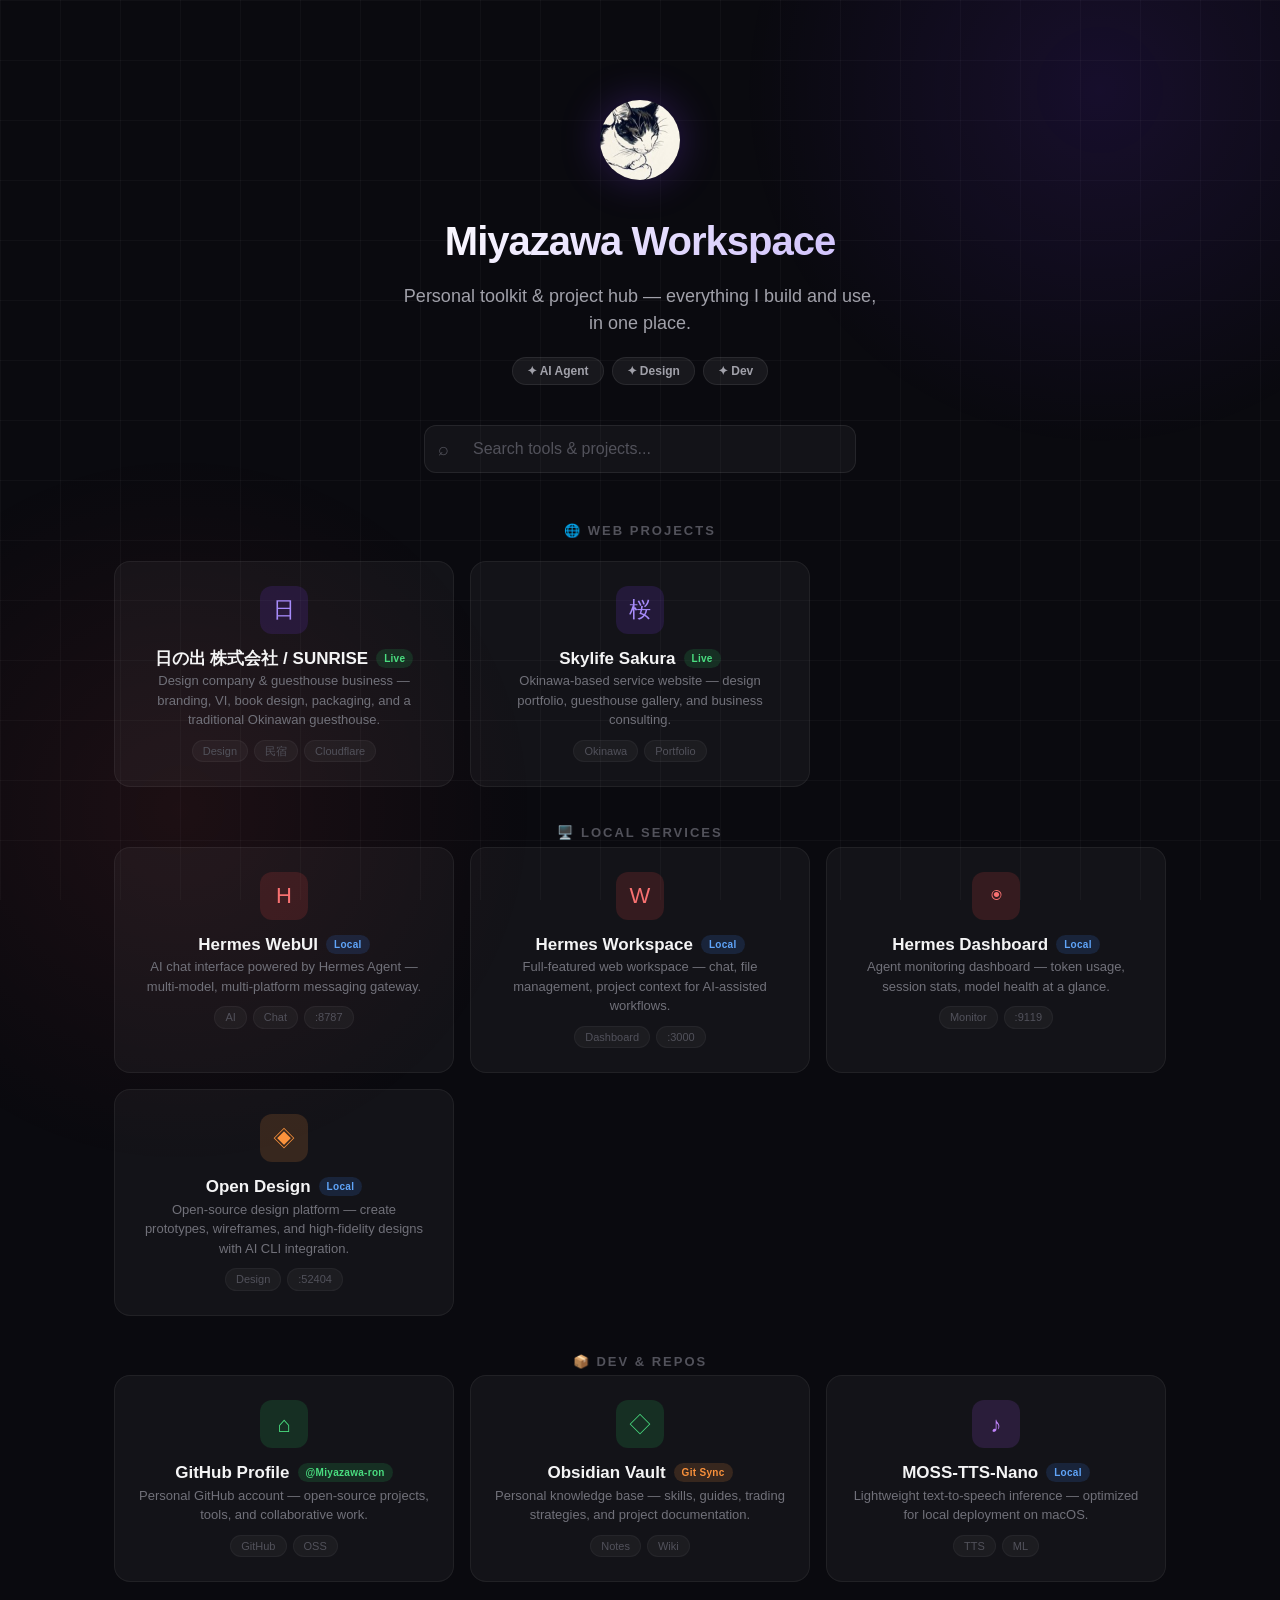
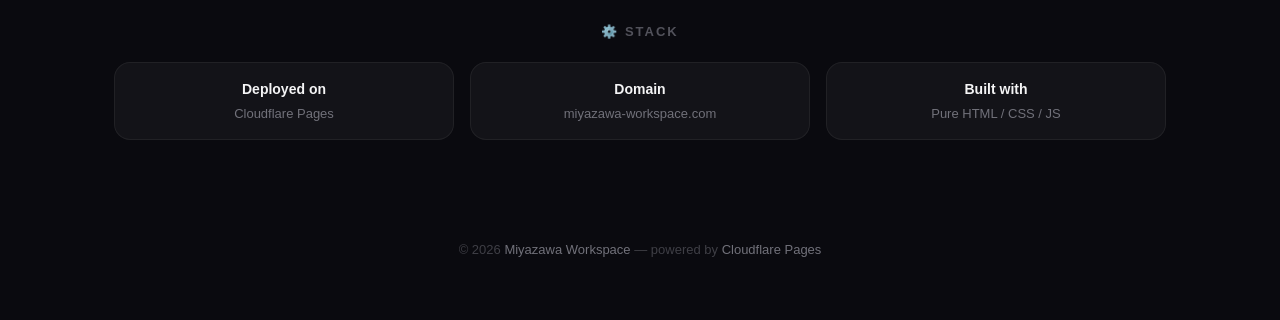
==== index.html @ 2da3455b "Center all section titles, card content, and grid layout" ====
<!DOCTYPE html>
<html lang="ja">
<head>
<meta charset="UTF-8">
<meta name="viewport" content="width=device-width,initial-scale=1">
<title>Miyazawa Workspace</title>
<style>
  /* ── Reset & Base ── */
  *,*::before,*::after{box-sizing:border-box;margin:0;padding:0}
  html{scroll-behavior:smooth;font-size:16px}
  body{
    font-family:-apple-system,'Segoe UI','Helvetica Neue',Arial,'Hiragino Sans','Hiragino Kaku Gothic ProN','Noto Sans CJK JP',sans-serif;
    background:#0a0a0f;
    color:#e4e4e7;
    min-height:100vh;
    line-height:1.5
  }
  a{text-decoration:none;color:inherit}
  img{display:block;max-width:100%}

  /* ── Background Effects ── */
  .bg-grid{
    position:fixed;inset:0;
    background-image:
      linear-gradient(rgba(255,255,255,.03) 1px,transparent 1px),
      linear-gradient(90deg,rgba(255,255,255,.03) 1px,transparent 1px);
    background-size:60px 60px;
    pointer-events:none;z-index:0
  }
  .bg-glow{
    position:fixed;top:-30vh;right:-20vh;width:80vh;height:80vh;
    background:radial-gradient(circle,rgba(120,50,255,.12),transparent 70%);
    pointer-events:none;z-index:0
  }
  .bg-glow-2{
    position:fixed;bottom:-30vh;left:-20vh;width:80vh;height:80vh;
    background:radial-gradient(circle,rgba(255,80,80,.08),transparent 70%);
    pointer-events:none;z-index:0
  }

  /* ── Header / Logo ── */
  header{
    position:relative;z-index:1;
    padding:100px 24px 40px;text-align:center
  }
  .logo-link{
    display:inline-block;margin:0 auto 24px;
    text-decoration:none
  }
  .logo-img{
    width:80px;height:80px;border-radius:50%;object-fit:cover;
    display:block;margin:0 auto;
    box-shadow:0 0 40px rgba(124,58,237,.3);
    transition:transform .3s ease,box-shadow .3s ease
  }
  .logo-img:hover{
    transform:scale(1.05);
    box-shadow:0 0 60px rgba(124,58,237,.5)
  }
  header h1{
    font-size:40px;font-weight:800;letter-spacing:-1px;
    background:linear-gradient(135deg,#fff 30%,#a78bfa);
    -webkit-background-clip:text;-webkit-text-fill-color:transparent;
    background-clip:text
  }
  header p{
    margin-top:12px;font-size:18px;color:#a1a1aa;
    max-width:480px;margin-left:auto;margin-right:auto
  }
  .header-badges{
    margin-top:20px;display:flex;gap:8px;justify-content:center;flex-wrap:wrap
  }
  .badge{
    padding:4px 14px;border-radius:999px;font-size:12px;font-weight:600;
    background:rgba(255,255,255,.06);border:1px solid rgba(255,255,255,.08);
    color:#a1a1aa
  }

  /* ── Search Bar ── */
  .search-wrap{
    position:relative;z-index:1;
    max-width:480px;margin:0 auto 48px;padding:0 24px
  }
  .search-wrap input{
    width:100%;padding:14px 20px 14px 48px;
    border-radius:12px;border:1px solid rgba(255,255,255,.08);
    background:rgba(255,255,255,.04);
    color:#e4e4e7;font-size:16px;outline:none;
    transition:all .25s
  }
  .search-wrap input::placeholder{color:#52525b}
  .search-wrap input:focus{
    border-color:rgba(124,58,237,.4);
    background:rgba(255,255,255,.06);
    box-shadow:0 0 20px rgba(124,58,237,.1)
  }
  .search-icon{
    position:absolute;left:38px;top:50%;transform:translateY(-50%);
    color:#52525b;font-size:18px;pointer-events:none
  }

  /* ── Section Title ── */
  .section-title{
    position:relative;z-index:1;
    max-width:1100px;margin:0 auto 20px;padding:0 32px;
    font-size:13px;font-weight:700;letter-spacing:2px;
    text-transform:uppercase;color:#52525b;
    text-align:center;width:100%;display:block
  }

  /* ── Card Grid ── */
  .tool-grid{
    position:relative;z-index:1;
    max-width:1100px;margin:0 auto 60px;padding:0 24px;
    display:grid;
    grid-template-columns:repeat(auto-fit,minmax(300px,1fr));
    gap:16px;
    justify-content:center
  }

  .tool-card{
    background:rgba(255,255,255,.04);
    border:1px solid rgba(255,255,255,.06);
    border-radius:16px;padding:24px;
    transition:all .3s cubic-bezier(.4,0,.2,1);
    cursor:pointer;position:relative;overflow:hidden;
    text-align:center
  }
  .tool-card::before{
    content:'';position:absolute;inset:0;
    background:linear-gradient(135deg,rgba(124,58,237,.05),transparent 60%);
    opacity:0;transition:opacity .3s
  }
  .tool-card:hover{
    background:rgba(255,255,255,.07);
    border-color:rgba(255,255,255,.1);
    transform:translateY(-3px);
    box-shadow:0 12px 40px rgba(0,0,0,.3)
  }
  .tool-card:hover::before{opacity:1}
  .tool-card:active{transform:translateY(-1px)}

  .card-top{
    display:flex;flex-direction:column;align-items:center;gap:12px;position:relative;z-index:1
  }
  .card-icon{
    width:48px;height:48px;border-radius:12px;
    display:flex;align-items:center;justify-content:center;
    font-size:22px;flex-shrink:0;
    background:rgba(255,255,255,.06)
  }
  .card-icon.local{background:rgba(59,130,246,.15);color:#60a5fa}
  .card-icon.web{background:rgba(124,58,237,.15);color:#a78bfa}
  .card-icon.git{background:rgba(34,197,94,.15);color:#4ade80}
  .card-icon.ai{background:rgba(239,68,68,.15);color:#f87171}
  .card-icon.design{background:rgba(251,146,60,.15);color:#fb923c}
  .card-icon.tool{background:rgba(168,85,247,.15);color:#c084fc}

  .card-info{min-width:0}
  .card-title{
    font-size:17px;font-weight:700;color:#f4f4f5;
    display:flex;align-items:center;justify-content:center;gap:8px;
    text-align:center
  }
  .card-status{
    font-size:10px;padding:2px 8px;border-radius:999px;
    font-weight:600;letter-spacing:.3px;white-space:nowrap
  }
  .card-status.online{background:rgba(34,197,94,.15);color:#4ade80}
  .card-status.local{background:rgba(59,130,246,.15);color:#60a5fa}
  .card-status.migrating{background:rgba(251,146,60,.15);color:#fb923c}

  .card-desc{
    margin-top:0;font-size:13px;color:#71717a;line-height:1.5;
    text-align:center
  }
  .card-tags{
    margin-top:10px;display:flex;gap:6px;flex-wrap:wrap;
    justify-content:center
  }
  .card-tag{
    font-size:11px;padding:2px 10px;border-radius:999px;
    background:rgba(255,255,255,.04);
    color:#52525b;border:1px solid rgba(255,255,255,.04)
  }

  .card-link{
    position:absolute;inset:0;z-index:2;
    border-radius:16px
  }

  /* ── Footer ── */
  footer{
    position:relative;z-index:1;
    text-align:center;padding:40px 24px 60px;
    color:#3f3f46;font-size:13px
  }
  footer a{color:#71717a;transition:color .2s}
  footer a:hover{color:#a78bfa}

  /* ── Responsive ── */
  @media(max-width:640px){
    html{font-size:15px}
    header{padding:60px 16px 28px}
    .logo-img{width:64px;height:64px}
    header h1{font-size:28px}
    header p{font-size:15px;margin-top:10px}
    .header-badges{margin-top:16px;gap:6px}
    .search-wrap{margin-bottom:32px;padding:0 16px}
    .search-wrap input{font-size:16px;padding:12px 16px 12px 42px}
    .search-icon{left:28px}
    .tool-grid{
      grid-template-columns:1fr;
      gap:12px;padding:0 12px;
      margin-bottom:40px
    }
    .tool-card{padding:18px}
    .card-icon{width:42px;height:42px;font-size:18px}
    .card-title{font-size:16px}
    .card-desc{font-size:13px}
    .section-title{
      padding:0 16px;margin-bottom:14px;
      font-size:12px
    }
    .section-title:not(.grid-embedded){
      margin-left:auto;margin-right:auto
    }
    footer{padding:30px 16px 48px}
  }

  /* ── Small phones ── */
  @media(max-width:380px){
    header{padding:40px 12px 24px}
    header h1{font-size:24px}
    .tool-grid{padding:0 8px;gap:10px}
    .tool-card{padding:14px}
    .card-top{gap:10px}
    .card-icon{width:36px;height:36px;font-size:16px}
  }

  /* ── Tablet mid-point ── */
  @media(min-width:641px) and (max-width:900px){
    .tool-grid{
      grid-template-columns:repeat(auto-fit,minmax(260px,1fr));
      gap:14px;padding:0 20px
    }
  }

  /* ── Prevent iOS zoom on input ── */
  @supports(-webkit-touch-callout:none){
    .search-wrap input{font-size:16px!important}
  }
</style>
</head>
<body>

<div class="bg-grid"></div>
<div class="bg-glow"></div>
<div class="bg-glow-2"></div>

<!-- ═══ Header ═══ -->
<header>
  <a class="logo-link" href="https://www.miyazawa-workspace.com">
    <img class="logo-img" src="logo-thumb.jpg" alt="Miyazawa Workspace" width="80" height="80">
  </a>
  <h1>Miyazawa Workspace</h1>
  <p>Personal toolkit &amp; project hub — everything I build and use, in one place.</p>
  <div class="header-badges">
    <span class="badge">✦ AI Agent</span>
    <span class="badge">✦ Design</span>
    <span class="badge">✦ Dev</span>
  </div>
</header>

<!-- ═══ Search ═══ -->
<div class="search-wrap">
  <span class="search-icon">⌕</span>
  <input type="text" id="search" placeholder="Search tools & projects..." oninput="filterCards()">
</div>

<!-- ═══ Web Projects ═══ -->
<div class="section-title">🌐 Web Projects</div>
<div class="tool-grid" id="grid">
  <div class="tool-card" data-tags="sunrise design company hinode okinawa">
    <a class="card-link" href="https://hinodec.com" target="_blank" rel="noopener"></a>
    <div class="card-top">
      <div class="card-icon web">日</div>
      <div class="card-info">
        <div class="card-title">
          日の出 株式会社 / SUNRISE
          <span class="card-status online">Live</span>
        </div>
        <div class="card-desc">Design company &amp; guesthouse business — branding, VI, book design, packaging, and a traditional Okinawan guesthouse.</div>
        <div class="card-tags">
          <span class="card-tag">Design</span>
          <span class="card-tag">民宿</span>
          <span class="card-tag">Cloudflare</span>
        </div>
      </div>
    </div>
  </div>

  <div class="tool-card" data-tags="sakura skylife okinawa">
    <a class="card-link" href="https://skylife-sakura.com" target="_blank" rel="noopener"></a>
    <div class="card-top">
      <div class="card-icon web">桜</div>
      <div class="card-info">
        <div class="card-title">
          Skylife Sakura
          <span class="card-status online">Live</span>
        </div>
        <div class="card-desc">Okinawa-based service website — design portfolio, guesthouse gallery, and business consulting.</div>
        <div class="card-tags">
          <span class="card-tag">Okinawa</span>
          <span class="card-tag">Portfolio</span>
        </div>
      </div>
    </div>
  </div>

  <!-- ═══ Local Services ═══ -->
  <div class="section-title grid-embedded" style="grid-column:1/-1;margin-bottom:-12px;margin-top:20px">🖥️ Local Services</div>

  <div class="tool-card" data-tags="hermes ai chat webui agent">
    <a class="card-link" href="http://localhost:8787" target="_blank" rel="noopener"></a>
    <div class="card-top">
      <div class="card-icon ai">H</div>
      <div class="card-info">
        <div class="card-title">
          Hermes WebUI
          <span class="card-status local">Local</span>
        </div>
        <div class="card-desc">AI chat interface powered by Hermes Agent — multi-model, multi-platform messaging gateway.</div>
        <div class="card-tags">
          <span class="card-tag">AI</span>
          <span class="card-tag">Chat</span>
          <span class="card-tag">:8787</span>
        </div>
      </div>
    </div>
  </div>

  <div class="tool-card" data-tags="hermes workspace dashboard">
    <a class="card-link" href="http://localhost:3000" target="_blank" rel="noopener"></a>
    <div class="card-top">
      <div class="card-icon ai">W</div>
      <div class="card-info">
        <div class="card-title">
          Hermes Workspace
          <span class="card-status local">Local</span>
        </div>
        <div class="card-desc">Full-featured web workspace — chat, file management, project context for AI-assisted workflows.</div>
        <div class="card-tags">
          <span class="card-tag">Dashboard</span>
          <span class="card-tag">:3000</span>
        </div>
      </div>
    </div>
  </div>

  <div class="tool-card" data-tags="hermes dashboard monitoring">
    <a class="card-link" href="http://localhost:9119" target="_blank" rel="noopener"></a>
    <div class="card-top">
      <div class="card-icon ai">◉</div>
      <div class="card-info">
        <div class="card-title">
          Hermes Dashboard
          <span class="card-status local">Local</span>
        </div>
        <div class="card-desc">Agent monitoring dashboard — token usage, session stats, model health at a glance.</div>
        <div class="card-tags">
          <span class="card-tag">Monitor</span>
          <span class="card-tag">:9119</span>
        </div>
      </div>
    </div>
  </div>

  <div class="tool-card" data-tags="open design prototype figma">
    <a class="card-link" href="http://localhost:52404" target="_blank" rel="noopener"></a>
    <div class="card-top">
      <div class="card-icon design">◈</div>
      <div class="card-info">
        <div class="card-title">
          Open Design
          <span class="card-status local">Local</span>
        </div>
        <div class="card-desc">Open-source design platform — create prototypes, wireframes, and high-fidelity designs with AI CLI integration.</div>
        <div class="card-tags">
          <span class="card-tag">Design</span>
          <span class="card-tag">:52404</span>
        </div>
      </div>
    </div>
  </div>

  <!-- ═══ Dev & Repos ═══ -->
  <div class="section-title grid-embedded" style="grid-column:1/-1;margin-bottom:-12px;margin-top:20px">📦 Dev &amp; Repos</div>

  <div class="tool-card" data-tags="github profile miyazawa ron">
    <a class="card-link" href="https://github.com/Miyazawa-ron" target="_blank" rel="noopener"></a>
    <div class="card-top">
      <div class="card-icon git">⌂</div>
      <div class="card-info">
        <div class="card-title">
          GitHub Profile
          <span class="card-status online">@Miyazawa-ron</span>
        </div>
        <div class="card-desc">Personal GitHub account — open-source projects, tools, and collaborative work.</div>
        <div class="card-tags">
          <span class="card-tag">GitHub</span>
          <span class="card-tag">OSS</span>
        </div>
      </div>
    </div>
  </div>

  <div class="tool-card" data-tags="obsidian vault notes knowledge">
    <a class="card-link" href="https://github.com/Miyazawa-ron/obsidian-vault" target="_blank" rel="noopener"></a>
    <div class="card-top">
      <div class="card-icon git">◇</div>
      <div class="card-info">
        <div class="card-title">
          Obsidian Vault
          <span class="card-status migrating">Git Sync</span>
        </div>
        <div class="card-desc">Personal knowledge base — skills, guides, trading strategies, and project documentation.</div>
        <div class="card-tags">
          <span class="card-tag">Notes</span>
          <span class="card-tag">Wiki</span>
        </div>
      </div>
    </div>
  </div>

  <div class="tool-card" data-tags="moss tts nano speech audio">
    <a class="card-link" href="https://github.com/Miyazawa-ron/MOSS-TTS-Nano" target="_blank" rel="noopener"></a>
    <div class="card-top">
      <div class="card-icon tool">♪</div>
      <div class="card-info">
        <div class="card-title">
          MOSS-TTS-Nano
          <span class="card-status local">Local</span>
        </div>
        <div class="card-desc">Lightweight text-to-speech inference — optimized for local deployment on macOS.</div>
        <div class="card-tags">
          <span class="card-tag">TTS</span>
          <span class="card-tag">ML</span>
        </div>
      </div>
    </div>
  </div>
</div>

<!-- ═══ Stack Info ═══ -->
<div class="section-title" style="margin-top:-20px">⚙️ Stack</div>
<div class="tool-grid" style="grid-template-columns:repeat(auto-fit,minmax(200px,1fr));justify-content:center">
  <div class="tool-card" style="padding:16px 20px">
    <div class="card-title" style="font-size:14px">Deployed on</div>
    <div class="card-desc" style="margin-top:4px">Cloudflare Pages</div>
  </div>
  <div class="tool-card" style="padding:16px 20px">
    <div class="card-title" style="font-size:14px">Domain</div>
    <div class="card-desc" style="margin-top:4px">miyazawa-workspace.com</div>
  </div>
  <div class="tool-card" style="padding:16px 20px">
    <div class="card-title" style="font-size:14px">Built with</div>
    <div class="card-desc" style="margin-top:4px">Pure HTML / CSS / JS</div>
  </div>
</div>

<!-- ═══ Footer ═══ -->
<footer>
  <p>© 2026 <a href="https://github.com/Miyazawa-ron">Miyazawa Workspace</a> — powered by <a href="#">Cloudflare Pages</a></p>
</footer>

<script>
function filterCards(){
  const q = document.getElementById('search').value.toLowerCase().trim();
  document.querySelectorAll('.tool-card').forEach(card => {
    if(!q) {card.style.display='';return}
    const tags = (card.dataset.tags||'').toLowerCase();
    const title = card.querySelector('.card-title')?.textContent?.toLowerCase()||'';
    const desc = card.querySelector('.card-desc')?.textContent?.toLowerCase()||'';
    card.style.display = (tags.includes(q)||title.includes(q)||desc.includes(q)) ? '' : 'none';
  });
}
</script>

</body>
</html>
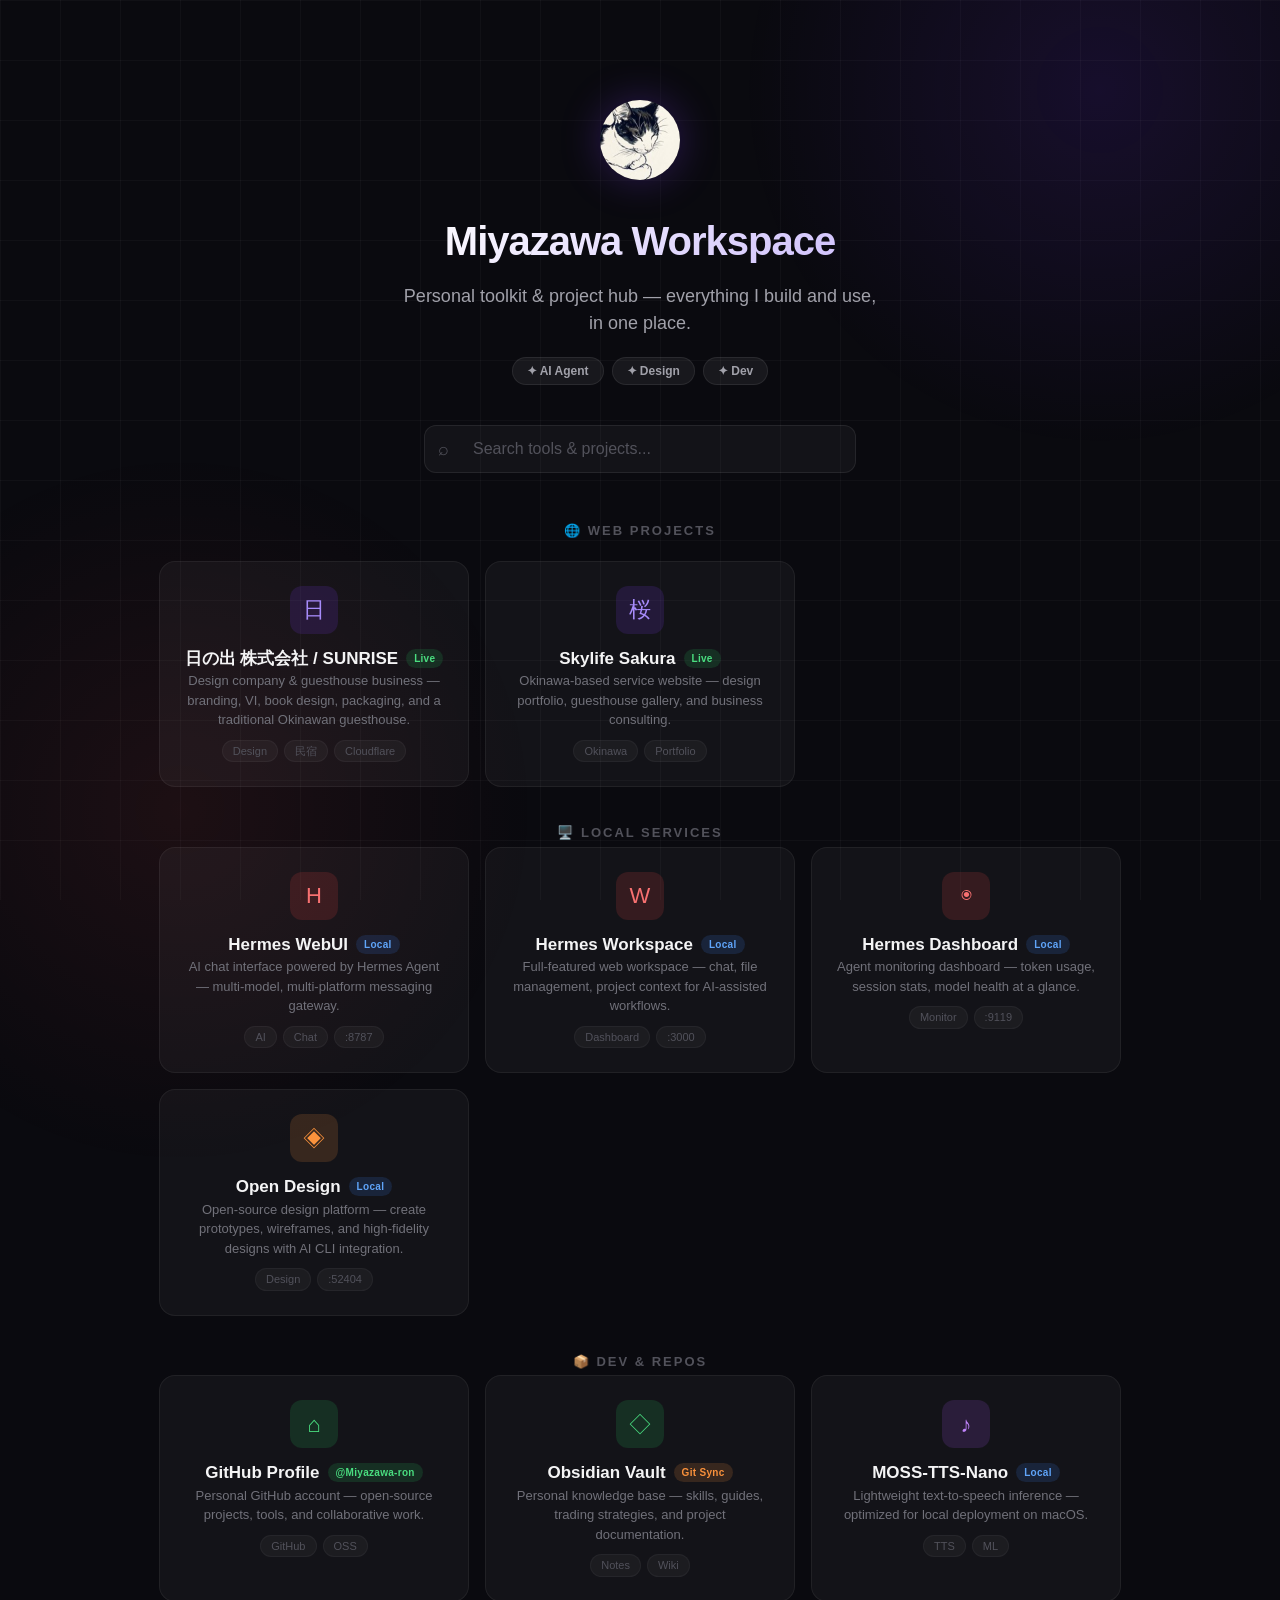
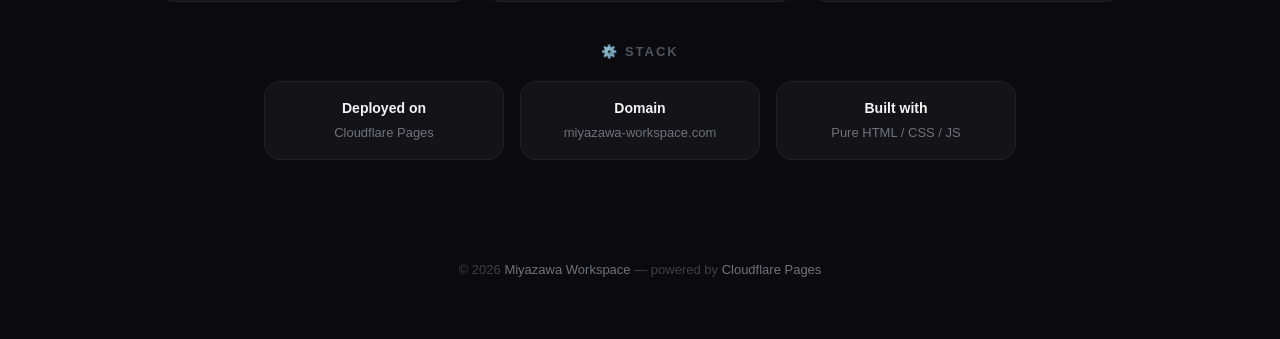
==== commit cdd28eb8: "Fix card grid centering: replace 1fr with fixed max-width columns - main grid: minmax(280px,310px) w" ====
--- a/index.html
+++ b/index.html
@@ -113,7 +113,7 @@
     position:relative;z-index:1;
     max-width:1100px;margin:0 auto 60px;padding:0 24px;
     display:grid;
-    grid-template-columns:repeat(auto-fit,minmax(300px,1fr));
+    grid-template-columns:repeat(auto-fit,minmax(280px,310px));
     gap:16px;
     justify-content:center
   }
@@ -241,7 +241,7 @@
   /* ── Tablet mid-point ── */
   @media(min-width:641px) and (max-width:900px){
     .tool-grid{
-      grid-template-columns:repeat(auto-fit,minmax(260px,1fr));
+      grid-template-columns:repeat(auto-fit,minmax(260px,280px));
       gap:14px;padding:0 20px
     }
   }
@@ -359,7 +359,7 @@
   </div>
 
   <div class="tool-card" data-tags="hermes dashboard monitoring">
-    <a class="card-link" href="http://localhost:9119" target="_blank" rel="noopener"></a>
+    <a class="card-link" href="http://localhost:9119" target="_blank"rel="noopener"></a>
     <div class="card-top">
       <div class="card-icon ai">◉</div>
       <div class="card-info">
@@ -454,7 +454,7 @@
 
 <!-- ═══ Stack Info ═══ -->
 <div class="section-title" style="margin-top:-20px">⚙️ Stack</div>
-<div class="tool-grid" style="grid-template-columns:repeat(auto-fit,minmax(200px,1fr));justify-content:center">
+<div class="tool-grid" style="grid-template-columns:repeat(auto-fit,minmax(160px,240px));justify-content:center">
   <div class="tool-card" style="padding:16px 20px">
     <div class="card-title" style="font-size:14px">Deployed on</div>
     <div class="card-desc" style="margin-top:4px">Cloudflare Pages</div>
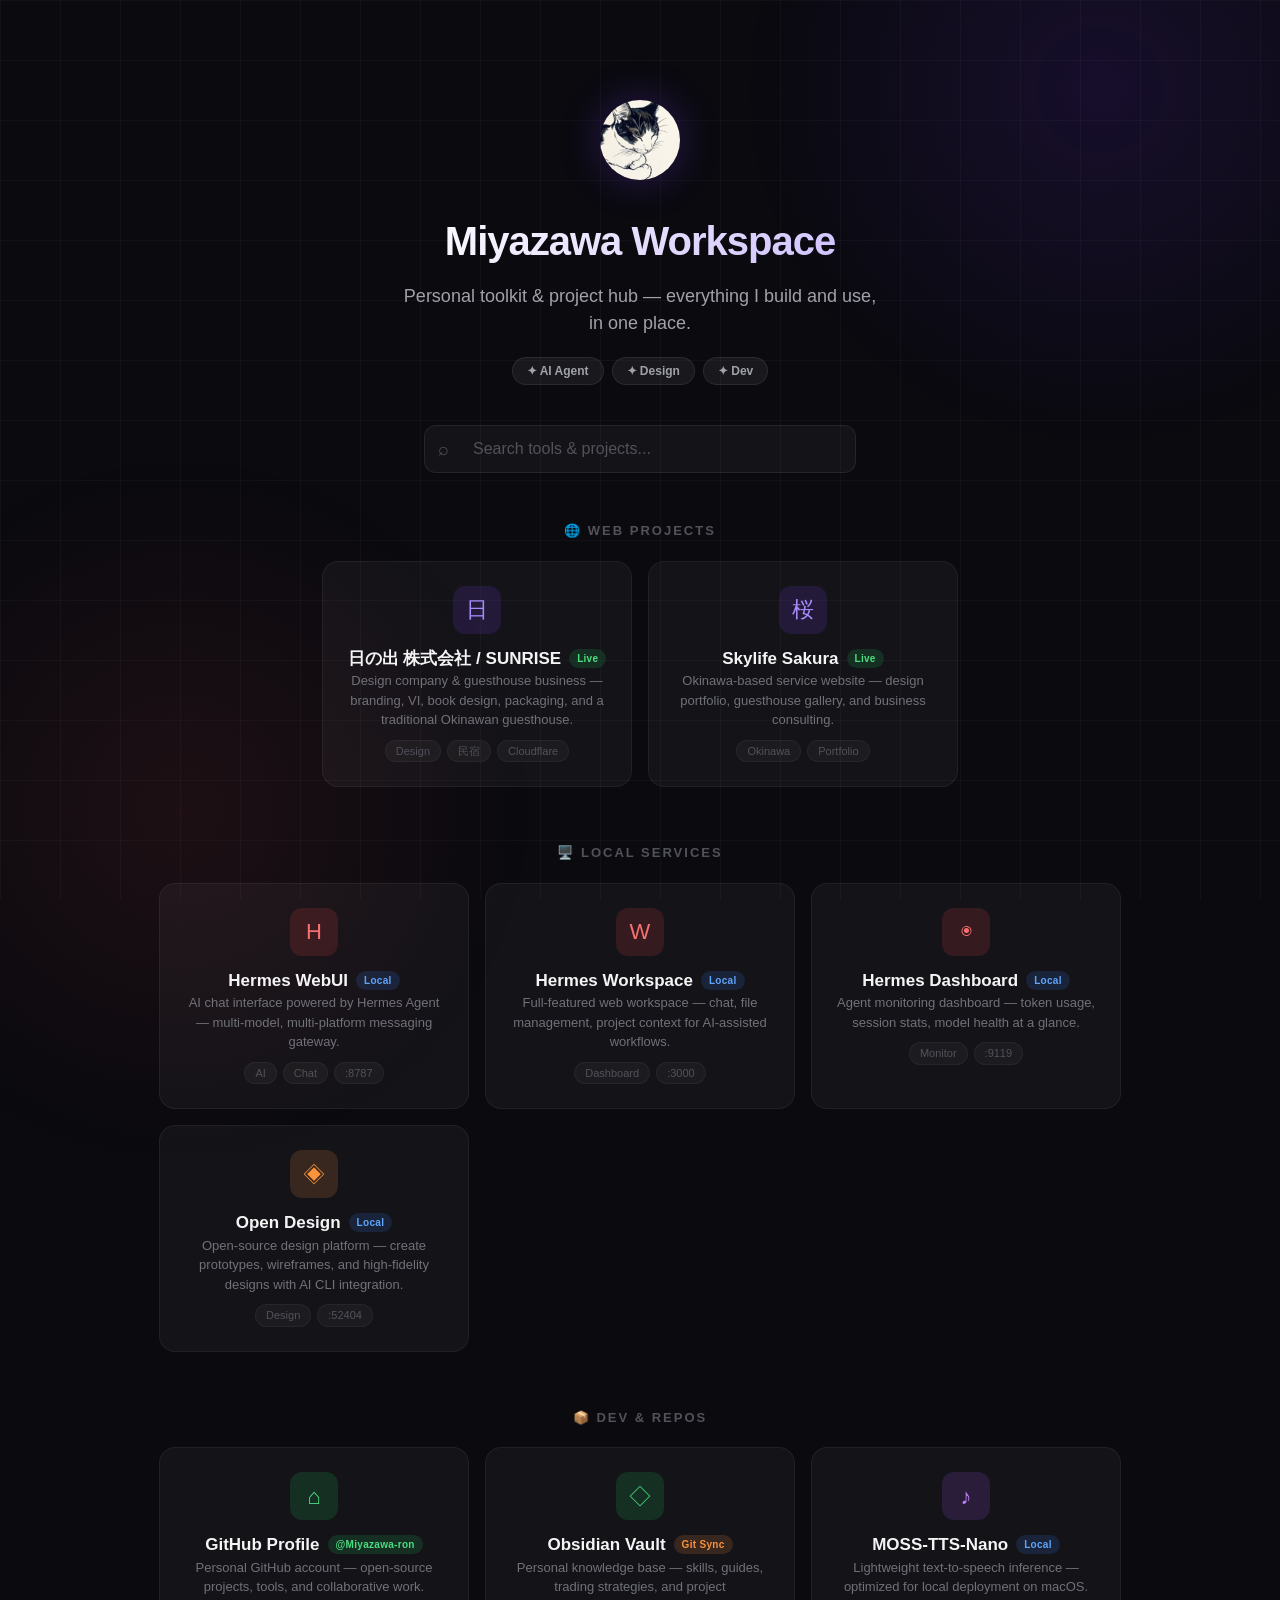
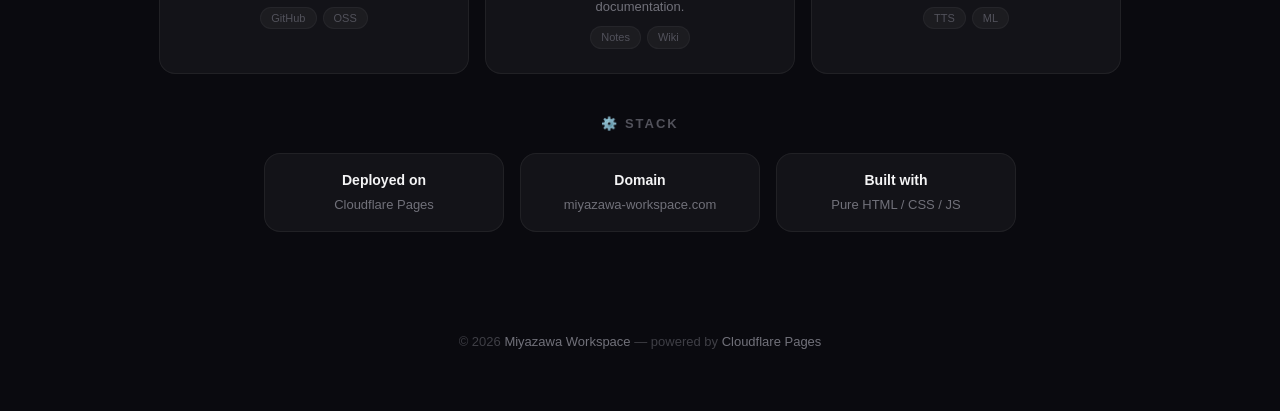
==== commit 938c39b2: "Split cards into per-section grids so WEB PROJECTS 2 cards center properly" ====
--- a/index.html
+++ b/index.html
@@ -280,7 +280,7 @@
 
 <!-- ═══ Web Projects ═══ -->
 <div class="section-title">🌐 Web Projects</div>
-<div class="tool-grid" id="grid">
+<div class="tool-grid">
   <div class="tool-card" data-tags="sunrise design company hinode okinawa">
     <a class="card-link" href="https://hinodec.com" target="_blank" rel="noopener"></a>
     <div class="card-top">
@@ -317,10 +317,11 @@
       </div>
     </div>
   </div>
-
-  <!-- ═══ Local Services ═══ -->
-  <div class="section-title grid-embedded" style="grid-column:1/-1;margin-bottom:-12px;margin-top:20px">🖥️ Local Services</div>
-
+</div>
+
+<!-- ═══ Local Services ═══ -->
+<div class="section-title" style="margin-top:-4px">🖥️ Local Services</div>
+<div class="tool-grid">
   <div class="tool-card" data-tags="hermes ai chat webui agent">
     <a class="card-link" href="http://localhost:8787" target="_blank" rel="noopener"></a>
     <div class="card-top">
@@ -393,10 +394,11 @@
       </div>
     </div>
   </div>
-
-  <!-- ═══ Dev & Repos ═══ -->
-  <div class="section-title grid-embedded" style="grid-column:1/-1;margin-bottom:-12px;margin-top:20px">📦 Dev &amp; Repos</div>
-
+</div>
+
+<!-- ═══ Dev & Repos ═══ -->
+<div class="section-title" style="margin-top:-4px">📦 Dev & Repos</div>
+<div class="tool-grid">
   <div class="tool-card" data-tags="github profile miyazawa ron">
     <a class="card-link" href="https://github.com/Miyazawa-ron" target="_blank" rel="noopener"></a>
     <div class="card-top">
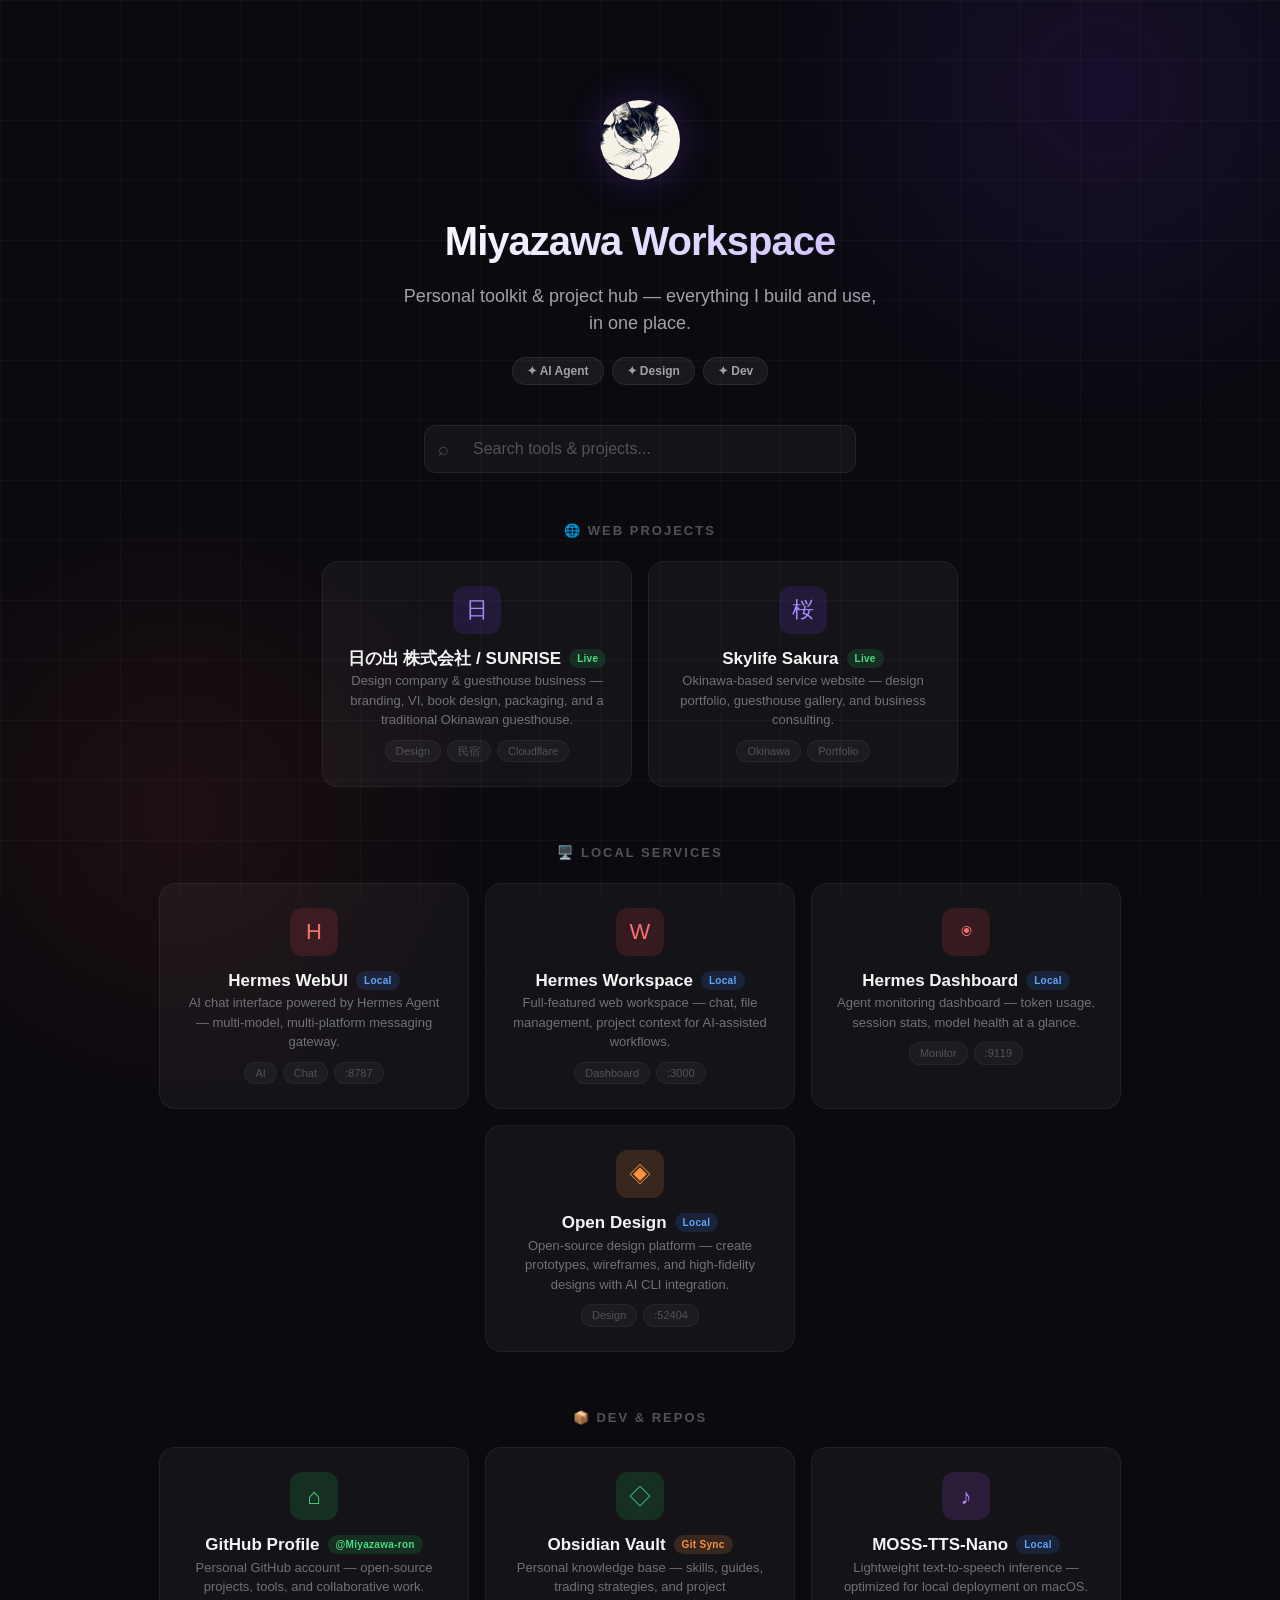
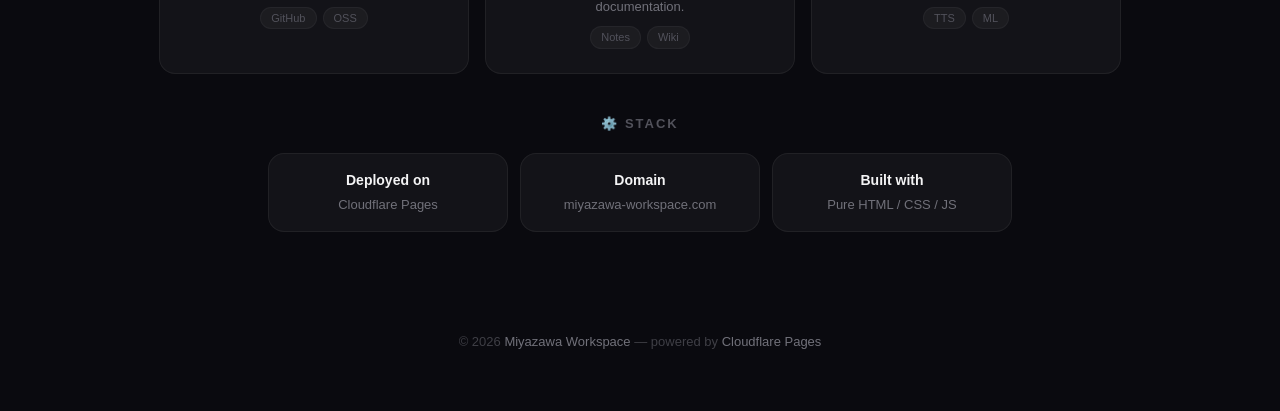
==== commit b8709774: "Convert card grid from CSS Grid to flexbox — last-row items now center properly. Fixes Local Service" ====
--- a/index.html
+++ b/index.html
@@ -108,14 +108,14 @@
     text-align:center;width:100%;display:block
   }
 
-  /* ── Card Grid ── */
+  /* ── Card Grid (flex for last-row centering) ── */
   .tool-grid{
     position:relative;z-index:1;
     max-width:1100px;margin:0 auto 60px;padding:0 24px;
-    display:grid;
-    grid-template-columns:repeat(auto-fit,minmax(280px,310px));
-    gap:16px;
-    justify-content:center
+    display:flex;flex-wrap:wrap;justify-content:center;gap:16px
+  }
+  .tool-grid > .tool-card{
+    width:310px;flex:0 0 310px
   }
 
   .tool-card{
@@ -210,9 +210,11 @@
     .search-wrap input{font-size:16px;padding:12px 16px 12px 42px}
     .search-icon{left:28px}
     .tool-grid{
-      grid-template-columns:1fr;
       gap:12px;padding:0 12px;
       margin-bottom:40px
+    }
+    .tool-grid > .tool-card{
+      width:100%;flex:0 0 100%
     }
     .tool-card{padding:18px}
     .card-icon{width:42px;height:42px;font-size:18px}
@@ -241,8 +243,10 @@
   /* ── Tablet mid-point ── */
   @media(min-width:641px) and (max-width:900px){
     .tool-grid{
-      grid-template-columns:repeat(auto-fit,minmax(260px,280px));
       gap:14px;padding:0 20px
+    }
+    .tool-grid > .tool-card{
+      width:280px;flex:0 0 280px
     }
   }
 
@@ -456,16 +460,16 @@
 
 <!-- ═══ Stack Info ═══ -->
 <div class="section-title" style="margin-top:-20px">⚙️ Stack</div>
-<div class="tool-grid" style="grid-template-columns:repeat(auto-fit,minmax(160px,240px));justify-content:center">
-  <div class="tool-card" style="padding:16px 20px">
+<div class="tool-grid" style="display:flex;flex-wrap:wrap;justify-content:center;gap:12px">
+  <div class="tool-card" style="width:240px;flex:0 0 240px;padding:16px 20px">
     <div class="card-title" style="font-size:14px">Deployed on</div>
     <div class="card-desc" style="margin-top:4px">Cloudflare Pages</div>
   </div>
-  <div class="tool-card" style="padding:16px 20px">
+  <div class="tool-card" style="width:240px;flex:0 0 240px;padding:16px 20px">
     <div class="card-title" style="font-size:14px">Domain</div>
     <div class="card-desc" style="margin-top:4px">miyazawa-workspace.com</div>
   </div>
-  <div class="tool-card" style="padding:16px 20px">
+  <div class="tool-card" style="width:240px;flex:0 0 240px;padding:16px 20px">
     <div class="card-title" style="font-size:14px">Built with</div>
     <div class="card-desc" style="margin-top:4px">Pure HTML / CSS / JS</div>
   </div>
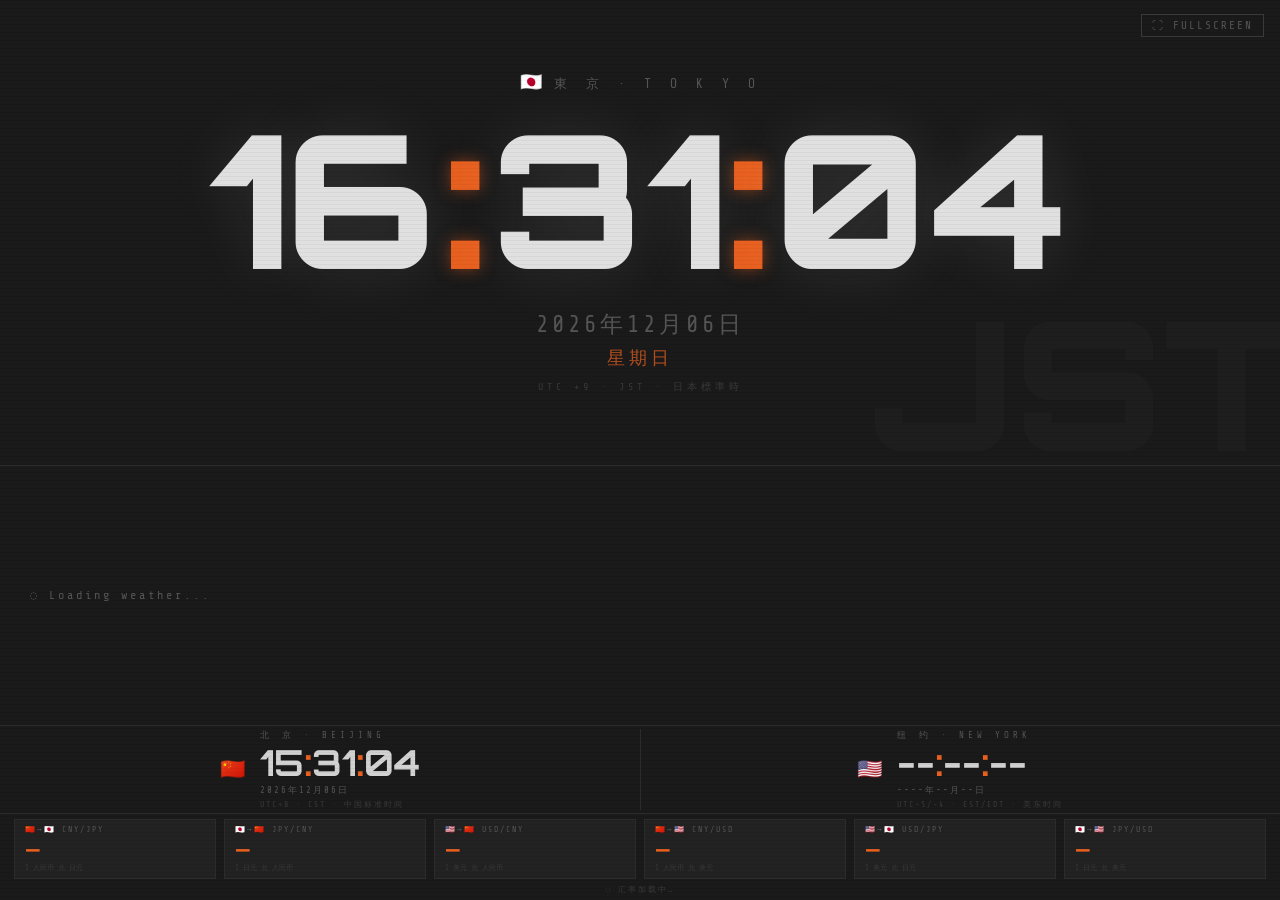
==== commit bd5779cb: "Replace homepage with WORLD TERMINAL page" ====
--- a/index.html
+++ b/index.html
@@ -1,497 +1,461 @@
 <!DOCTYPE html>
-<html lang="ja">
+<html lang="zh-CN">
 <head>
 <meta charset="UTF-8">
-<meta name="viewport" content="width=device-width,initial-scale=1">
-<title>Miyazawa Workspace</title>
+<meta name="viewport" content="width=device-width, initial-scale=1.0">
+<title>WORLD TERMINAL</title>
+<link href="https://fonts.googleapis.com/css2?family=Orbitron:wght@400;700;900&family=Share+Tech+Mono&display=swap" rel="stylesheet">
 <style>
-  /* ── Reset & Base ── */
-  *,*::before,*::after{box-sizing:border-box;margin:0;padding:0}
-  html{scroll-behavior:smooth;font-size:16px}
-  body{
-    font-family:-apple-system,'Segoe UI','Helvetica Neue',Arial,'Hiragino Sans','Hiragino Kaku Gothic ProN','Noto Sans CJK JP',sans-serif;
-    background:#0a0a0f;
-    color:#e4e4e7;
-    min-height:100vh;
-    line-height:1.5
-  }
-  a{text-decoration:none;color:inherit}
-  img{display:block;max-width:100%}
-
-  /* ── Background Effects ── */
-  .bg-grid{
-    position:fixed;inset:0;
-    background-image:
-      linear-gradient(rgba(255,255,255,.03) 1px,transparent 1px),
-      linear-gradient(90deg,rgba(255,255,255,.03) 1px,transparent 1px);
-    background-size:60px 60px;
-    pointer-events:none;z-index:0
-  }
-  .bg-glow{
-    position:fixed;top:-30vh;right:-20vh;width:80vh;height:80vh;
-    background:radial-gradient(circle,rgba(120,50,255,.12),transparent 70%);
-    pointer-events:none;z-index:0
-  }
-  .bg-glow-2{
-    position:fixed;bottom:-30vh;left:-20vh;width:80vh;height:80vh;
-    background:radial-gradient(circle,rgba(255,80,80,.08),transparent 70%);
-    pointer-events:none;z-index:0
-  }
-
-  /* ── Header / Logo ── */
-  header{
-    position:relative;z-index:1;
-    padding:100px 24px 40px;text-align:center
-  }
-  .logo-link{
-    display:inline-block;margin:0 auto 24px;
-    text-decoration:none
-  }
-  .logo-img{
-    width:80px;height:80px;border-radius:50%;object-fit:cover;
-    display:block;margin:0 auto;
-    box-shadow:0 0 40px rgba(124,58,237,.3);
-    transition:transform .3s ease,box-shadow .3s ease
-  }
-  .logo-img:hover{
-    transform:scale(1.05);
-    box-shadow:0 0 60px rgba(124,58,237,.5)
-  }
-  header h1{
-    font-size:40px;font-weight:800;letter-spacing:-1px;
-    background:linear-gradient(135deg,#fff 30%,#a78bfa);
-    -webkit-background-clip:text;-webkit-text-fill-color:transparent;
-    background-clip:text
-  }
-  header p{
-    margin-top:12px;font-size:18px;color:#a1a1aa;
-    max-width:480px;margin-left:auto;margin-right:auto
-  }
-  .header-badges{
-    margin-top:20px;display:flex;gap:8px;justify-content:center;flex-wrap:wrap
-  }
-  .badge{
-    padding:4px 14px;border-radius:999px;font-size:12px;font-weight:600;
-    background:rgba(255,255,255,.06);border:1px solid rgba(255,255,255,.08);
-    color:#a1a1aa
-  }
-
-  /* ── Search Bar ── */
-  .search-wrap{
-    position:relative;z-index:1;
-    max-width:480px;margin:0 auto 48px;padding:0 24px
-  }
-  .search-wrap input{
-    width:100%;padding:14px 20px 14px 48px;
-    border-radius:12px;border:1px solid rgba(255,255,255,.08);
-    background:rgba(255,255,255,.04);
-    color:#e4e4e7;font-size:16px;outline:none;
-    transition:all .25s
-  }
-  .search-wrap input::placeholder{color:#52525b}
-  .search-wrap input:focus{
-    border-color:rgba(124,58,237,.4);
-    background:rgba(255,255,255,.06);
-    box-shadow:0 0 20px rgba(124,58,237,.1)
-  }
-  .search-icon{
-    position:absolute;left:38px;top:50%;transform:translateY(-50%);
-    color:#52525b;font-size:18px;pointer-events:none
-  }
-
-  /* ── Section Title ── */
-  .section-title{
-    position:relative;z-index:1;
-    max-width:1100px;margin:0 auto 20px;padding:0 32px;
-    font-size:13px;font-weight:700;letter-spacing:2px;
-    text-transform:uppercase;color:#52525b;
-    text-align:center;width:100%;display:block
-  }
-
-  /* ── Card Grid (flex for last-row centering) ── */
-  .tool-grid{
-    position:relative;z-index:1;
-    max-width:1100px;margin:0 auto 60px;padding:0 24px;
-    display:flex;flex-wrap:wrap;justify-content:center;gap:16px
-  }
-  .tool-grid > .tool-card{
-    width:310px;flex:0 0 310px
-  }
-
-  .tool-card{
-    background:rgba(255,255,255,.04);
-    border:1px solid rgba(255,255,255,.06);
-    border-radius:16px;padding:24px;
-    transition:all .3s cubic-bezier(.4,0,.2,1);
-    cursor:pointer;position:relative;overflow:hidden;
-    text-align:center
-  }
-  .tool-card::before{
-    content:'';position:absolute;inset:0;
-    background:linear-gradient(135deg,rgba(124,58,237,.05),transparent 60%);
-    opacity:0;transition:opacity .3s
-  }
-  .tool-card:hover{
-    background:rgba(255,255,255,.07);
-    border-color:rgba(255,255,255,.1);
-    transform:translateY(-3px);
-    box-shadow:0 12px 40px rgba(0,0,0,.3)
-  }
-  .tool-card:hover::before{opacity:1}
-  .tool-card:active{transform:translateY(-1px)}
-
-  .card-top{
-    display:flex;flex-direction:column;align-items:center;gap:12px;position:relative;z-index:1
-  }
-  .card-icon{
-    width:48px;height:48px;border-radius:12px;
-    display:flex;align-items:center;justify-content:center;
-    font-size:22px;flex-shrink:0;
-    background:rgba(255,255,255,.06)
-  }
-  .card-icon.local{background:rgba(59,130,246,.15);color:#60a5fa}
-  .card-icon.web{background:rgba(124,58,237,.15);color:#a78bfa}
-  .card-icon.git{background:rgba(34,197,94,.15);color:#4ade80}
-  .card-icon.ai{background:rgba(239,68,68,.15);color:#f87171}
-  .card-icon.design{background:rgba(251,146,60,.15);color:#fb923c}
-  .card-icon.tool{background:rgba(168,85,247,.15);color:#c084fc}
-
-  .card-info{min-width:0}
-  .card-title{
-    font-size:17px;font-weight:700;color:#f4f4f5;
-    display:flex;align-items:center;justify-content:center;gap:8px;
-    text-align:center
-  }
-  .card-status{
-    font-size:10px;padding:2px 8px;border-radius:999px;
-    font-weight:600;letter-spacing:.3px;white-space:nowrap
-  }
-  .card-status.online{background:rgba(34,197,94,.15);color:#4ade80}
-  .card-status.local{background:rgba(59,130,246,.15);color:#60a5fa}
-  .card-status.migrating{background:rgba(251,146,60,.15);color:#fb923c}
-
-  .card-desc{
-    margin-top:0;font-size:13px;color:#71717a;line-height:1.5;
-    text-align:center
-  }
-  .card-tags{
-    margin-top:10px;display:flex;gap:6px;flex-wrap:wrap;
-    justify-content:center
-  }
-  .card-tag{
-    font-size:11px;padding:2px 10px;border-radius:999px;
-    background:rgba(255,255,255,.04);
-    color:#52525b;border:1px solid rgba(255,255,255,.04)
-  }
-
-  .card-link{
-    position:absolute;inset:0;z-index:2;
-    border-radius:16px
-  }
-
-  /* ── Footer ── */
-  footer{
-    position:relative;z-index:1;
-    text-align:center;padding:40px 24px 60px;
-    color:#3f3f46;font-size:13px
-  }
-  footer a{color:#71717a;transition:color .2s}
-  footer a:hover{color:#a78bfa}
-
-  /* ── Responsive ── */
-  @media(max-width:640px){
-    html{font-size:15px}
-    header{padding:60px 16px 28px}
-    .logo-img{width:64px;height:64px}
-    header h1{font-size:28px}
-    header p{font-size:15px;margin-top:10px}
-    .header-badges{margin-top:16px;gap:6px}
-    .search-wrap{margin-bottom:32px;padding:0 16px}
-    .search-wrap input{font-size:16px;padding:12px 16px 12px 42px}
-    .search-icon{left:28px}
-    .tool-grid{
-      gap:12px;padding:0 12px;
-      margin-bottom:40px
-    }
-    .tool-grid > .tool-card{
-      width:100%;flex:0 0 100%
-    }
-    .tool-card{padding:18px}
-    .card-icon{width:42px;height:42px;font-size:18px}
-    .card-title{font-size:16px}
-    .card-desc{font-size:13px}
-    .section-title{
-      padding:0 16px;margin-bottom:14px;
-      font-size:12px
-    }
-    .section-title:not(.grid-embedded){
-      margin-left:auto;margin-right:auto
-    }
-    footer{padding:30px 16px 48px}
-  }
-
-  /* ── Small phones ── */
-  @media(max-width:380px){
-    header{padding:40px 12px 24px}
-    header h1{font-size:24px}
-    .tool-grid{padding:0 8px;gap:10px}
-    .tool-card{padding:14px}
-    .card-top{gap:10px}
-    .card-icon{width:36px;height:36px;font-size:16px}
-  }
-
-  /* ── Tablet mid-point ── */
-  @media(min-width:641px) and (max-width:900px){
-    .tool-grid{
-      gap:14px;padding:0 20px
-    }
-    .tool-grid > .tool-card{
-      width:280px;flex:0 0 280px
-    }
-  }
-
-  /* ── Prevent iOS zoom on input ── */
-  @supports(-webkit-touch-callout:none){
-    .search-wrap input{font-size:16px!important}
-  }
+*, *::before, *::after { margin: 0; padding: 0; box-sizing: border-box; }
+
+:root {
+  --bg:     #1a1a1a;
+  --panel:  #222222;
+  --line:   #2c2c2c;
+  --orange: #E86020;
+  --og:     rgba(232,96,32,0.5);
+  --white:  #d2d2d2;
+  --dim:    #555555;
+  --dim2:   #3a3a3a;
+  --blue:   #7aaacc;
+}
+
+html, body { height: 100%; overflow: hidden; }
+
+body {
+  background: var(--bg);
+  color: var(--white);
+  font-family: 'Share Tech Mono', monospace;
+  display: flex;
+  flex-direction: column;
+}
+
+/* scanlines - very subtle */
+body::after {
+  content: '';
+  position: fixed; inset: 0;
+  background: repeating-linear-gradient(
+    0deg, transparent, transparent 3px,
+    rgba(0,0,0,0.04) 3px, rgba(0,0,0,0.04) 4px
+  );
+  pointer-events: none;
+  z-index: 9999;
+}
+
+/* Fullscreen button */
+.fs-btn {
+  position: fixed; top: 14px; right: 16px; z-index: 1000;
+  background: transparent;
+  border: 1px solid var(--dim2);
+  color: var(--dim);
+  font-family: 'Share Tech Mono', monospace;
+  font-size: 11px; padding: 4px 10px;
+  cursor: pointer; letter-spacing: 2px;
+  transition: all .2s;
+}
+.fs-btn:hover { border-color: var(--orange); color: var(--orange); }
+
+/* ════════════════════════════════
+   TOKYO — 50%
+   ════════════════════════════════ */
+.tok {
+  flex: 5;
+  display: flex; flex-direction: column;
+  align-items: center; justify-content: center;
+  text-align: center;
+  border-bottom: 1px solid var(--line);
+  padding: 16px 20px;
+  position: relative;
+  overflow: hidden;
+}
+
+/* faint watermark */
+.tok::before {
+  content: 'JST';
+  position: absolute; right: -20px; bottom: -30px;
+  font-family: 'Orbitron', sans-serif;
+  font-size: 180px; font-weight: 900;
+  color: rgba(255,255,255,0.018);
+  pointer-events: none; user-select: none;
+}
+
+.tok-header {
+  font-size: 13px; color: var(--dim);
+  letter-spacing: 6px; margin-bottom: 12px;
+}
+.tok-flag { font-size: 18px; margin-right: 6px; }
+
+.tok-time {
+  font-family: 'Orbitron', sans-serif;
+  font-size: min(14.5vw, 30vh);
+  font-weight: 900;
+  color: #e0e0e0;
+  text-shadow: 0 0 60px rgba(220,220,220,0.12);
+  letter-spacing: 0.02em;
+  line-height: 1;
+}
+.tok-time .sep {
+  color: var(--orange);
+  text-shadow: 0 0 16px var(--og);
+  animation: blink 1s step-end infinite;
+}
+@keyframes blink { 50% { opacity: 0.1; } }
+
+.tok-date {
+  font-size: clamp(13px, 1.8vw, 24px);
+  color: var(--dim);
+  letter-spacing: 4px;
+  margin-top: 18px;
+}
+.tok-wd {
+  font-size: clamp(12px, 1.4vw, 20px);
+  color: var(--orange);
+  opacity: .75;
+  margin-top: 6px;
+  letter-spacing: 4px;
+}
+.tok-tz {
+  font-size: 10px; color: var(--dim2);
+  letter-spacing: 4px; margin-top: 10px;
+}
+
+/* ════════════════════════════════
+   WEATHER — 30%
+   ════════════════════════════════ */
+.wth {
+  flex: 3;
+  display: flex; flex-direction: column; justify-content: center;
+  padding: 0 30px;
+  border-bottom: 1px solid var(--line);
+  overflow: hidden;
+}
+
+.wth-loc {
+  font-size: 9px; color: var(--dim);
+  letter-spacing: 5px; margin-bottom: 10px;
+}
+.wth-row {
+  display: flex; align-items: center; gap: 0;
+}
+
+.wth-left { display: flex; align-items: center; gap: 16px; flex-shrink: 0; }
+.wth-icon { font-size: min(6vw, 14vh); line-height: 1; }
+
+.wth-temp {
+  font-family: 'Orbitron', sans-serif;
+  font-size: min(7vw, 17vh);
+  font-weight: 900; color: var(--orange);
+  text-shadow: 0 0 20px var(--og);
+  line-height: 1;
+}
+.wth-deg { font-size: 0.45em; opacity: .65; vertical-align: super; }
+.wth-desc { font-size: clamp(13px, 1.6vw, 22px); color: var(--white); margin-top: 6px; }
+.wth-feel { font-size: clamp(10px, 1.1vw, 16px); color: var(--dim); margin-top: 4px; }
+
+.wth-vline { width: 1px; height: min(8vw, 18vh); background: var(--line); margin: 0 32px; flex-shrink: 0; }
+
+.wth-stats { display: flex; gap: 32px; }
+.wth-stat-lbl { font-size: 9px; color: var(--dim); letter-spacing: 4px; margin-bottom: 6px; }
+.wth-stat-val {
+  font-family: 'Orbitron', sans-serif;
+  font-size: clamp(18px, 2.5vw, 36px); font-weight: 700;
+  color: var(--blue);
+}
+.wth-stat-unit { font-size: 12px; color: var(--dim); margin-left: 2px; }
+
+.wth-updated { margin-left: auto; font-size: 9px; color: var(--dim2); letter-spacing: 1px; align-self: flex-end; }
+.wth-msg { font-size: 12px; color: var(--dim); letter-spacing: 3px; }
+
+/* ════════════════════════════════
+   OTHER CITIES — 10%
+   ════════════════════════════════ */
+.cit {
+  flex: 1;
+  display: flex; align-items: center; justify-content: center;
+  border-bottom: 1px solid var(--line);
+  gap: 0;
+  overflow: hidden;
+}
+
+.cit-card {
+  flex: 1;
+  display: flex; align-items: center; justify-content: center; gap: 14px;
+  padding: 0 20px;
+  text-align: left;
+}
+.cit-card:first-child { border-right: 1px solid var(--line); }
+
+.cit-flag { font-size: clamp(14px, 1.6vw, 22px); flex-shrink: 0; }
+.cit-city { font-size: 9px; color: var(--dim); letter-spacing: 4px; margin-bottom: 3px; }
+.cit-time {
+  font-family: 'Orbitron', sans-serif;
+  font-size: clamp(18px, 2.8vw, 38px); font-weight: 700;
+  color: var(--white); line-height: 1;
+}
+.cit-time .sep { color: var(--orange); animation: blink 1s step-end infinite; }
+.cit-date { font-size: 9px; color: var(--dim); margin-top: 3px; letter-spacing: 2px; }
+.cit-tz   { font-size: 8px; color: var(--dim2); margin-top: 2px; letter-spacing: 2px; }
+
+/* ════════════════════════════════
+   RATES — 10%
+   ════════════════════════════════ */
+.rat {
+  flex: 1;
+  display: flex; flex-direction: column; justify-content: center;
+  padding: 0 14px;
+  overflow: hidden;
+}
+
+.rat-grid {
+  display: grid; grid-template-columns: repeat(6, 1fr); gap: 8px;
+}
+
+.rat-card {
+  background: var(--panel);
+  border: 1px solid var(--line);
+  padding: 5px 10px;
+  display: flex; flex-direction: column; justify-content: center;
+}
+.rat-pair {
+  font-size: 8px; color: var(--dim);
+  letter-spacing: 2px; margin-bottom: 3px;
+}
+.rat-val {
+  font-family: 'Orbitron', sans-serif;
+  font-size: clamp(12px, 1.5vw, 20px); font-weight: 700;
+  color: var(--orange);
+}
+.rat-note { font-size: 7px; color: var(--dim2); margin-top: 2px; }
+
+.rat-foot {
+  font-size: 8px; color: var(--dim2);
+  letter-spacing: 2px; text-align: center;
+  margin-top: 5px;
+}
 </style>
 </head>
 <body>
 
-<div class="bg-grid"></div>
-<div class="bg-glow"></div>
-<div class="bg-glow-2"></div>
-
-<!-- ═══ Header ═══ -->
-<header>
-  <a class="logo-link" href="https://www.miyazawa-workspace.com">
-    <img class="logo-img" src="logo-thumb.jpg" alt="Miyazawa Workspace" width="80" height="80">
-  </a>
-  <h1>Miyazawa Workspace</h1>
-  <p>Personal toolkit &amp; project hub — everything I build and use, in one place.</p>
-  <div class="header-badges">
-    <span class="badge">✦ AI Agent</span>
-    <span class="badge">✦ Design</span>
-    <span class="badge">✦ Dev</span>
+<button class="fs-btn" onclick="toggleFullscreen()">⛶ FULLSCREEN</button>
+
+<!-- ── TOKYO 50% ── -->
+<section class="tok">
+  <div class="tok-header">
+    <span class="tok-flag">🇯🇵</span>東 京 · T O K Y O
   </div>
-</header>
-
-<!-- ═══ Search ═══ -->
-<div class="search-wrap">
-  <span class="search-icon">⌕</span>
-  <input type="text" id="search" placeholder="Search tools & projects..." oninput="filterCards()">
-</div>
-
-<!-- ═══ Web Projects ═══ -->
-<div class="section-title">🌐 Web Projects</div>
-<div class="tool-grid">
-  <div class="tool-card" data-tags="sunrise design company hinode okinawa">
-    <a class="card-link" href="https://hinodec.com" target="_blank" rel="noopener"></a>
-    <div class="card-top">
-      <div class="card-icon web">日</div>
-      <div class="card-info">
-        <div class="card-title">
-          日の出 株式会社 / SUNRISE
-          <span class="card-status online">Live</span>
+  <div class="tok-time" id="t-tk">
+    --<span class="sep">:</span>--<span class="sep">:</span>--
+  </div>
+  <div class="tok-date" id="d-tk">----年--月--日</div>
+  <div class="tok-wd"   id="w-tk">---</div>
+  <div class="tok-tz">UTC +9 · JST · 日本標準時</div>
+</section>
+
+<!-- ── WEATHER 30% ── -->
+<section class="wth">
+  <div id="wth-wrap"><div class="wth-msg">◌ Loading weather...</div></div>
+</section>
+
+<!-- ── OTHER CITIES 10% ── -->
+<section class="cit">
+  <div class="cit-card">
+    <div class="cit-flag">🇨🇳</div>
+    <div>
+      <div class="cit-city">北 京 · BEIJING</div>
+      <div class="cit-time" id="t-bj">--<span class="sep">:</span>--<span class="sep">:</span>--</div>
+      <div class="cit-date" id="d-bj">----年--月--日 &nbsp; <span id="w-bj"></span></div>
+      <div class="cit-tz">UTC+8 · CST · 中国标准时间</div>
+    </div>
+  </div>
+  <div class="cit-card">
+    <div class="cit-flag">🇺🇸</div>
+    <div>
+      <div class="cit-city">纽 约 · NEW YORK</div>
+      <div class="cit-time" id="t-ny">--<span class="sep">:</span>--<span class="sep">:</span>--</div>
+      <div class="cit-date" id="d-ny">----年--月--日 &nbsp; <span id="w-ny"></span></div>
+      <div class="cit-tz">UTC-5/-4 · EST/EDT · 美东时间</div>
+    </div>
+  </div>
+</section>
+
+<!-- ── RATES 10% ── -->
+<section class="rat">
+  <div class="rat-grid">
+    <div class="rat-card">
+      <div class="rat-pair">🇨🇳→🇯🇵 CNY/JPY</div>
+      <div class="rat-val"  id="v-cny-jpy">—</div>
+      <div class="rat-note">1 人民币 兑 日元</div>
+    </div>
+    <div class="rat-card">
+      <div class="rat-pair">🇯🇵→🇨🇳 JPY/CNY</div>
+      <div class="rat-val"  id="v-jpy-cny">—</div>
+      <div class="rat-note">1 日元 兑 人民币</div>
+    </div>
+    <div class="rat-card">
+      <div class="rat-pair">🇺🇸→🇨🇳 USD/CNY</div>
+      <div class="rat-val"  id="v-usd-cny">—</div>
+      <div class="rat-note">1 美元 兑 人民币</div>
+    </div>
+    <div class="rat-card">
+      <div class="rat-pair">🇨🇳→🇺🇸 CNY/USD</div>
+      <div class="rat-val"  id="v-cny-usd">—</div>
+      <div class="rat-note">1 人民币 兑 美元</div>
+    </div>
+    <div class="rat-card">
+      <div class="rat-pair">🇺🇸→🇯🇵 USD/JPY</div>
+      <div class="rat-val"  id="v-usd-jpy">—</div>
+      <div class="rat-note">1 美元 兑 日元</div>
+    </div>
+    <div class="rat-card">
+      <div class="rat-pair">🇯🇵→🇺🇸 JPY/USD</div>
+      <div class="rat-val"  id="v-jpy-usd">—</div>
+      <div class="rat-note">1 日元 兑 美元</div>
+    </div>
+  </div>
+  <div class="rat-foot" id="rat-foot">◌ 汇率加载中…</div>
+</section>
+
+<script>
+// ── utils ──
+function pad(n) { return String(n).padStart(2, '0'); }
+
+function getZone(tz) {
+  const now = new Date();
+  const tp = new Intl.DateTimeFormat('en-US', {
+    timeZone: tz, hour12: false,
+    hour: '2-digit', minute: '2-digit', second: '2-digit'
+  }).formatToParts(now);
+  const gt = t => tp.find(p => p.type === t)?.value ?? '--';
+  const dp = new Intl.DateTimeFormat('zh-CN', {
+    timeZone: tz, year: 'numeric', month: '2-digit', day: '2-digit'
+  }).formatToParts(now);
+  const gd = t => dp.find(p => p.type === t)?.value ?? '--';
+  let h = gt('hour'); if (h === '24') h = '00';
+  const wd = new Intl.DateTimeFormat('zh-CN', { timeZone: tz, weekday: 'long' }).format(now);
+  return { h, m: gt('minute'), s: gt('second'), y: gd('year'), mo: gd('month'), d: gd('day'), wd };
+}
+
+// ── clocks ──
+const S = '<span class="sep">:</span>';
+
+function tick() {
+  // Tokyo
+  const tk = getZone('Asia/Tokyo');
+  document.getElementById('t-tk').innerHTML = `${tk.h}${S}${tk.m}${S}${tk.s}`;
+  document.getElementById('d-tk').textContent = `${tk.y}年${tk.mo}月${tk.d}日`;
+  document.getElementById('w-tk').textContent = tk.wd;
+
+  // Beijing
+  const bj = getZone('Asia/Shanghai');
+  document.getElementById('t-bj').innerHTML = `${bj.h}${S}${bj.m}${S}${bj.s}`;
+  document.getElementById('d-bj').textContent = `${bj.y}年${bj.mo}月${bj.d}日`;
+  document.getElementById('w-bj').textContent = bj.wd;
+
+  // New York
+  const ny = getZone('America/New_York');
+  document.getElementById('t-ny').innerHTML = `${ny.h}${S}${ny.m}${S}${ny.s}`;
+  document.getElementById('d-ny').textContent = `${ny.y}年${ny.mo}月${ny.d}日`;
+  document.getElementById('w-ny').textContent = ny.wd;
+}
+
+// ── weather ──
+const WC = {
+  0:{t:'晴天',i:'☀️'},1:{t:'基本晴',i:'🌤️'},2:{t:'部分多云',i:'⛅'},3:{t:'阴天',i:'☁️'},
+  45:{t:'雾',i:'🌫️'},48:{t:'冰雾',i:'🌫️'},
+  51:{t:'细雨',i:'🌦️'},53:{t:'毛毛雨',i:'🌦️'},55:{t:'浓细雨',i:'🌧️'},
+  61:{t:'小雨',i:'🌧️'},63:{t:'中雨',i:'🌧️'},65:{t:'大雨',i:'🌧️'},
+  71:{t:'小雪',i:'🌨️'},73:{t:'中雪',i:'🌨️'},75:{t:'大雪',i:'❄️'},77:{t:'雪粒',i:'🌨️'},
+  80:{t:'阵雨',i:'🌦️'},81:{t:'中阵雨',i:'🌧️'},82:{t:'强阵雨',i:'⛈️'},
+  85:{t:'阵雪',i:'🌨️'},86:{t:'强阵雪',i:'❄️'},
+  95:{t:'雷雨',i:'⛈️'},96:{t:'雷暴冰雹',i:'⛈️'},99:{t:'强雷暴冰雹',i:'⛈️'},
+};
+
+async function fetchWeather() {
+  const el = document.getElementById('wth-wrap');
+  try {
+    const r = await fetch(
+      'https://api.open-meteo.com/v1/forecast' +
+      '?latitude=35.70&longitude=140.52' +
+      '&current=temperature_2m,apparent_temperature,relative_humidity_2m,wind_speed_10m,weather_code' +
+      '&timezone=Asia%2FTokyo&wind_speed_unit=kmh'
+    );
+    if (!r.ok) throw 0;
+    const d = await r.json();
+    const c = d.current;
+    const wc = WC[c.weather_code] ?? { t: '未知', i: '❓' };
+    const now = new Date();
+
+    el.innerHTML = `
+      <div class="wth-loc">横芝光町 · 千葉県 · JAPAN &nbsp;·&nbsp; 35.70°N 140.52°E</div>
+      <div class="wth-row">
+        <div class="wth-left">
+          <div class="wth-icon">${wc.i}</div>
+          <div>
+            <div class="wth-temp">${Math.round(c.temperature_2m)}<span class="wth-deg">°C</span></div>
+            <div class="wth-desc">${wc.t}</div>
+            <div class="wth-feel">体感 / Feels Like &nbsp;${Math.round(c.apparent_temperature)}°C</div>
+          </div>
         </div>
-        <div class="card-desc">Design company &amp; guesthouse business — branding, VI, book design, packaging, and a traditional Okinawan guesthouse.</div>
-        <div class="card-tags">
-          <span class="card-tag">Design</span>
-          <span class="card-tag">民宿</span>
-          <span class="card-tag">Cloudflare</span>
+        <div class="wth-vline"></div>
+        <div class="wth-stats">
+          <div>
+            <div class="wth-stat-lbl">湿度 / HUMIDITY</div>
+            <div class="wth-stat-val">${c.relative_humidity_2m}<span class="wth-stat-unit">%</span></div>
+          </div>
+          <div>
+            <div class="wth-stat-lbl">风速 / WIND</div>
+            <div class="wth-stat-val">${Math.round(c.wind_speed_10m)}<span class="wth-stat-unit">km/h</span></div>
+          </div>
         </div>
-      </div>
-    </div>
-  </div>
-
-  <div class="tool-card" data-tags="sakura skylife okinawa">
-    <a class="card-link" href="https://skylife-sakura.com" target="_blank" rel="noopener"></a>
-    <div class="card-top">
-      <div class="card-icon web">桜</div>
-      <div class="card-info">
-        <div class="card-title">
-          Skylife Sakura
-          <span class="card-status online">Live</span>
-        </div>
-        <div class="card-desc">Okinawa-based service website — design portfolio, guesthouse gallery, and business consulting.</div>
-        <div class="card-tags">
-          <span class="card-tag">Okinawa</span>
-          <span class="card-tag">Portfolio</span>
-        </div>
-      </div>
-    </div>
-  </div>
-</div>
-
-<!-- ═══ Local Services ═══ -->
-<div class="section-title" style="margin-top:-4px">🖥️ Local Services</div>
-<div class="tool-grid">
-  <div class="tool-card" data-tags="hermes ai chat webui agent">
-    <a class="card-link" href="http://localhost:8787" target="_blank" rel="noopener"></a>
-    <div class="card-top">
-      <div class="card-icon ai">H</div>
-      <div class="card-info">
-        <div class="card-title">
-          Hermes WebUI
-          <span class="card-status local">Local</span>
-        </div>
-        <div class="card-desc">AI chat interface powered by Hermes Agent — multi-model, multi-platform messaging gateway.</div>
-        <div class="card-tags">
-          <span class="card-tag">AI</span>
-          <span class="card-tag">Chat</span>
-          <span class="card-tag">:8787</span>
-        </div>
-      </div>
-    </div>
-  </div>
-
-  <div class="tool-card" data-tags="hermes workspace dashboard">
-    <a class="card-link" href="http://localhost:3000" target="_blank" rel="noopener"></a>
-    <div class="card-top">
-      <div class="card-icon ai">W</div>
-      <div class="card-info">
-        <div class="card-title">
-          Hermes Workspace
-          <span class="card-status local">Local</span>
-        </div>
-        <div class="card-desc">Full-featured web workspace — chat, file management, project context for AI-assisted workflows.</div>
-        <div class="card-tags">
-          <span class="card-tag">Dashboard</span>
-          <span class="card-tag">:3000</span>
-        </div>
-      </div>
-    </div>
-  </div>
-
-  <div class="tool-card" data-tags="hermes dashboard monitoring">
-    <a class="card-link" href="http://localhost:9119" target="_blank"rel="noopener"></a>
-    <div class="card-top">
-      <div class="card-icon ai">◉</div>
-      <div class="card-info">
-        <div class="card-title">
-          Hermes Dashboard
-          <span class="card-status local">Local</span>
-        </div>
-        <div class="card-desc">Agent monitoring dashboard — token usage, session stats, model health at a glance.</div>
-        <div class="card-tags">
-          <span class="card-tag">Monitor</span>
-          <span class="card-tag">:9119</span>
-        </div>
-      </div>
-    </div>
-  </div>
-
-  <div class="tool-card" data-tags="open design prototype figma">
-    <a class="card-link" href="http://localhost:52404" target="_blank" rel="noopener"></a>
-    <div class="card-top">
-      <div class="card-icon design">◈</div>
-      <div class="card-info">
-        <div class="card-title">
-          Open Design
-          <span class="card-status local">Local</span>
-        </div>
-        <div class="card-desc">Open-source design platform — create prototypes, wireframes, and high-fidelity designs with AI CLI integration.</div>
-        <div class="card-tags">
-          <span class="card-tag">Design</span>
-          <span class="card-tag">:52404</span>
-        </div>
-      </div>
-    </div>
-  </div>
-</div>
-
-<!-- ═══ Dev & Repos ═══ -->
-<div class="section-title" style="margin-top:-4px">📦 Dev & Repos</div>
-<div class="tool-grid">
-  <div class="tool-card" data-tags="github profile miyazawa ron">
-    <a class="card-link" href="https://github.com/Miyazawa-ron" target="_blank" rel="noopener"></a>
-    <div class="card-top">
-      <div class="card-icon git">⌂</div>
-      <div class="card-info">
-        <div class="card-title">
-          GitHub Profile
-          <span class="card-status online">@Miyazawa-ron</span>
-        </div>
-        <div class="card-desc">Personal GitHub account — open-source projects, tools, and collaborative work.</div>
-        <div class="card-tags">
-          <span class="card-tag">GitHub</span>
-          <span class="card-tag">OSS</span>
-        </div>
-      </div>
-    </div>
-  </div>
-
-  <div class="tool-card" data-tags="obsidian vault notes knowledge">
-    <a class="card-link" href="https://github.com/Miyazawa-ron/obsidian-vault" target="_blank" rel="noopener"></a>
-    <div class="card-top">
-      <div class="card-icon git">◇</div>
-      <div class="card-info">
-        <div class="card-title">
-          Obsidian Vault
-          <span class="card-status migrating">Git Sync</span>
-        </div>
-        <div class="card-desc">Personal knowledge base — skills, guides, trading strategies, and project documentation.</div>
-        <div class="card-tags">
-          <span class="card-tag">Notes</span>
-          <span class="card-tag">Wiki</span>
-        </div>
-      </div>
-    </div>
-  </div>
-
-  <div class="tool-card" data-tags="moss tts nano speech audio">
-    <a class="card-link" href="https://github.com/Miyazawa-ron/MOSS-TTS-Nano" target="_blank" rel="noopener"></a>
-    <div class="card-top">
-      <div class="card-icon tool">♪</div>
-      <div class="card-info">
-        <div class="card-title">
-          MOSS-TTS-Nano
-          <span class="card-status local">Local</span>
-        </div>
-        <div class="card-desc">Lightweight text-to-speech inference — optimized for local deployment on macOS.</div>
-        <div class="card-tags">
-          <span class="card-tag">TTS</span>
-          <span class="card-tag">ML</span>
-        </div>
-      </div>
-    </div>
-  </div>
-</div>
-
-<!-- ═══ Stack Info ═══ -->
-<div class="section-title" style="margin-top:-20px">⚙️ Stack</div>
-<div class="tool-grid" style="display:flex;flex-wrap:wrap;justify-content:center;gap:12px">
-  <div class="tool-card" style="width:240px;flex:0 0 240px;padding:16px 20px">
-    <div class="card-title" style="font-size:14px">Deployed on</div>
-    <div class="card-desc" style="margin-top:4px">Cloudflare Pages</div>
-  </div>
-  <div class="tool-card" style="width:240px;flex:0 0 240px;padding:16px 20px">
-    <div class="card-title" style="font-size:14px">Domain</div>
-    <div class="card-desc" style="margin-top:4px">miyazawa-workspace.com</div>
-  </div>
-  <div class="tool-card" style="width:240px;flex:0 0 240px;padding:16px 20px">
-    <div class="card-title" style="font-size:14px">Built with</div>
-    <div class="card-desc" style="margin-top:4px">Pure HTML / CSS / JS</div>
-  </div>
-</div>
-
-<!-- ═══ Footer ═══ -->
-<footer>
-  <p>© 2026 <a href="https://github.com/Miyazawa-ron">Miyazawa Workspace</a> — powered by <a href="#">Cloudflare Pages</a></p>
-</footer>
-
-<script>
-function filterCards(){
-  const q = document.getElementById('search').value.toLowerCase().trim();
-  document.querySelectorAll('.tool-card').forEach(card => {
-    if(!q) {card.style.display='';return}
-    const tags = (card.dataset.tags||'').toLowerCase();
-    const title = card.querySelector('.card-title')?.textContent?.toLowerCase()||'';
-    const desc = card.querySelector('.card-desc')?.textContent?.toLowerCase()||'';
-    card.style.display = (tags.includes(q)||title.includes(q)||desc.includes(q)) ? '' : 'none';
-  });
-}
+        <div class="wth-updated">UPDATED &nbsp;${pad(now.getHours())}:${pad(now.getMinutes())}</div>
+      </div>`;
+  } catch {
+    el.innerHTML = '<div class="wth-msg">⚠ 天气数据获取失败 · Weather data unavailable</div>';
+  }
+}
+
+// ── exchange rates ──
+async function fetchRates() {
+  const foot = document.getElementById('rat-foot');
+  try {
+    const r = await fetch('https://open.er-api.com/v6/latest/USD');
+    if (!r.ok) throw 0;
+    const d = await r.json();
+    if (d.result !== 'success') throw 0;
+    const { CNY, JPY } = d.rates;
+
+    document.getElementById('v-cny-jpy').textContent = (JPY / CNY).toFixed(3);
+    document.getElementById('v-jpy-cny').textContent = (CNY / JPY).toFixed(5);
+    document.getElementById('v-usd-cny').textContent = CNY.toFixed(4);
+    document.getElementById('v-cny-usd').textContent = (1 / CNY).toFixed(5);
+    document.getElementById('v-usd-jpy').textContent = JPY.toFixed(2);
+    document.getElementById('v-jpy-usd').textContent = (1 / JPY).toFixed(6);
+
+    const now = new Date();
+    foot.textContent =
+      `UPDATED ${pad(now.getHours())}:${pad(now.getMinutes())}:${pad(now.getSeconds())}` +
+      `  ·  SOURCE: EXCHANGERATE-API.COM  ·  仅供参考`;
+  } catch {
+    foot.textContent = '⚠ 汇率数据获取失败';
+  }
+}
+
+// ── fullscreen ──
+function toggleFullscreen() {
+  if (!document.fullscreenElement) {
+    document.documentElement.requestFullscreen().catch(() => {});
+  } else {
+    document.exitFullscreen().catch(() => {});
+  }
+}
+
+// ── init ──
+tick();
+setInterval(tick, 1000);
+fetchWeather();
+setInterval(fetchWeather, 10 * 60 * 1000);
+fetchRates();
+setInterval(fetchRates, 60 * 60 * 1000);
 </script>
-
 </body>
 </html>
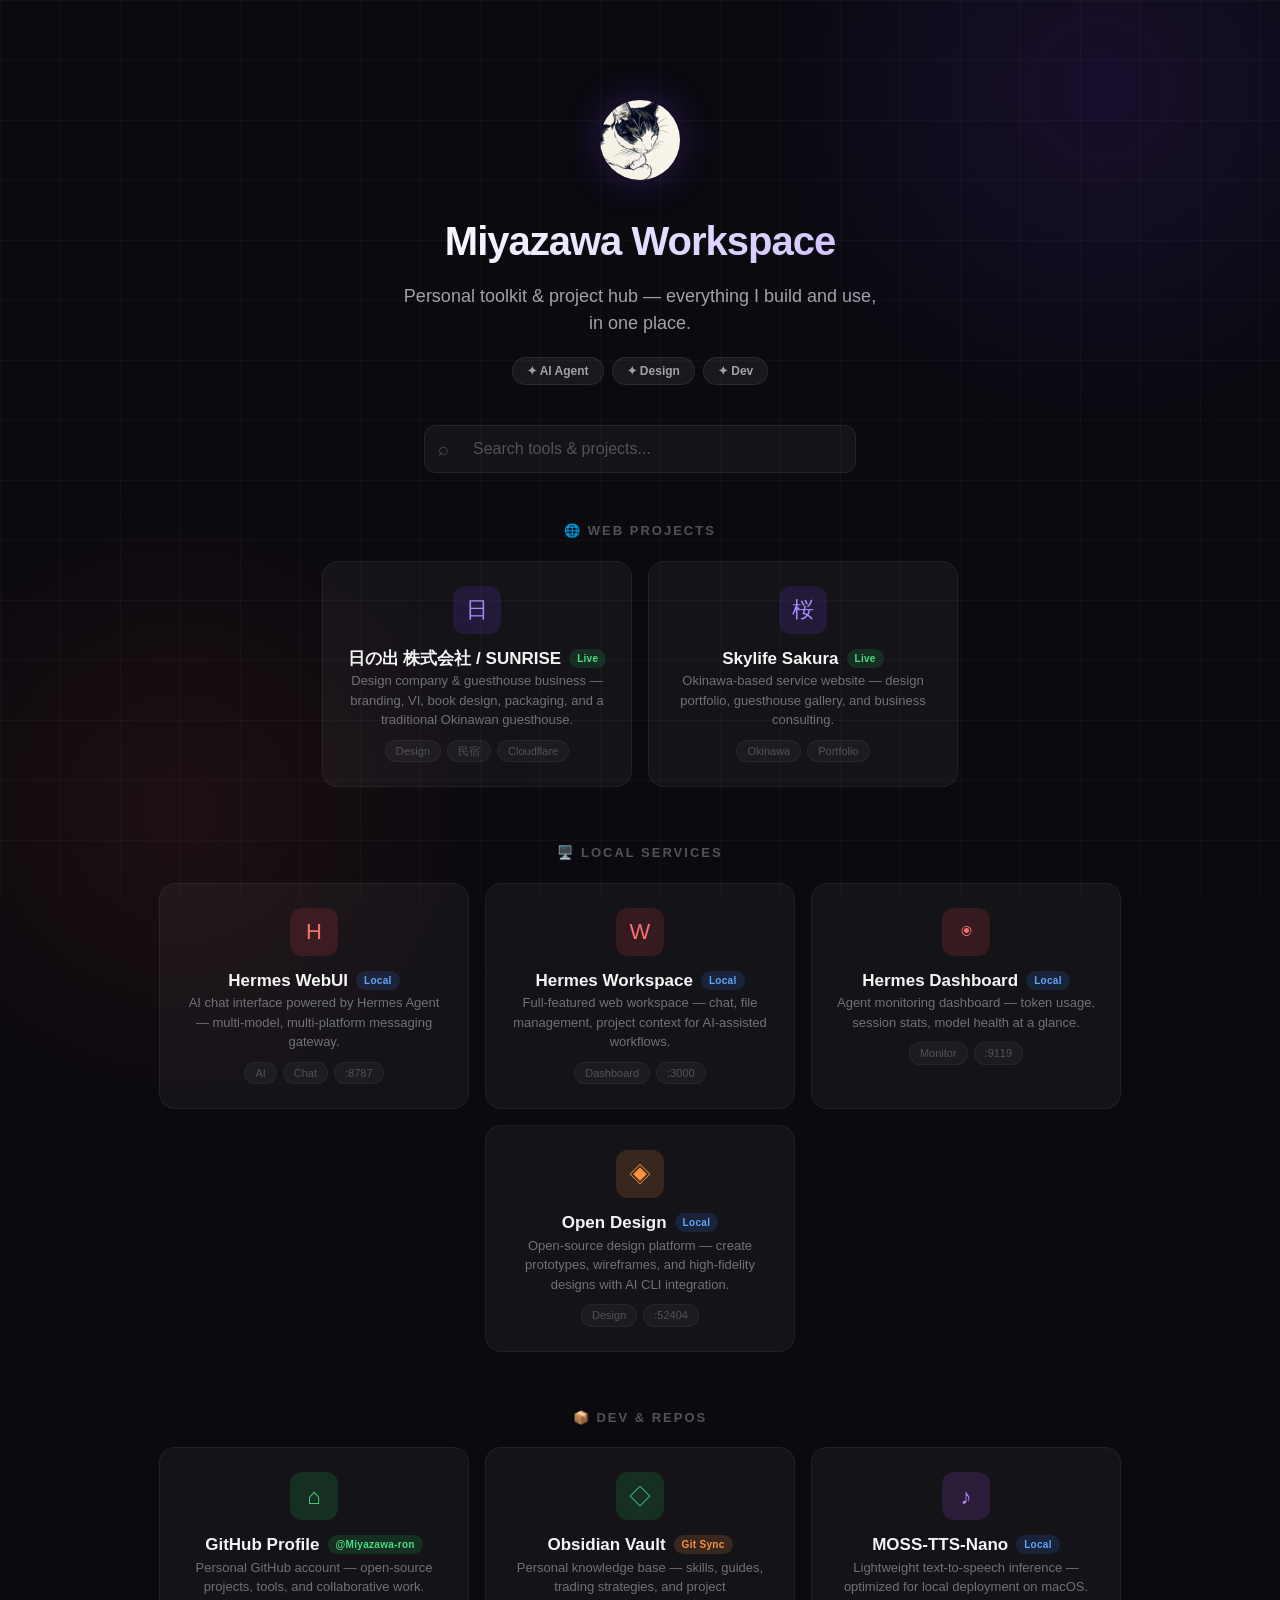
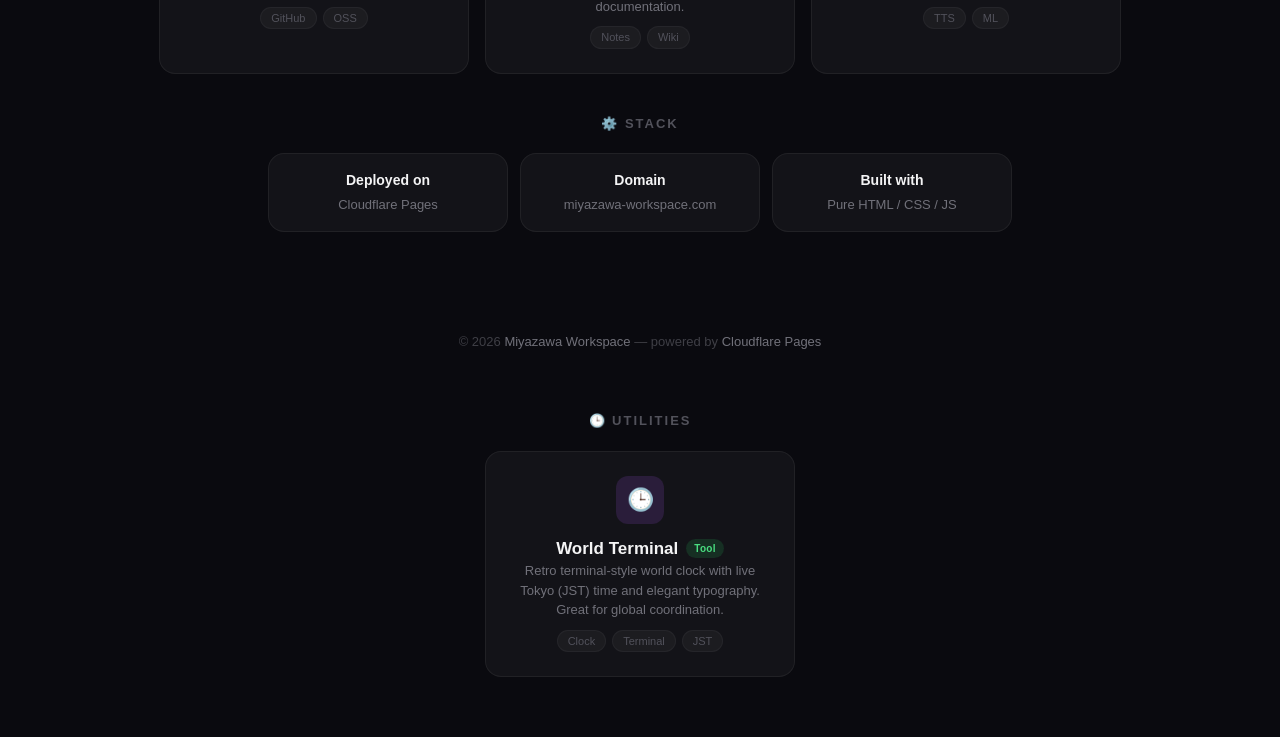
==== commit cacf91f8: "Add World Terminal as Utilities card on homepage" ====
--- a/index.html
+++ b/index.html
@@ -1,461 +1,520 @@
 <!DOCTYPE html>
-<html lang="zh-CN">
+<html lang="ja">
 <head>
 <meta charset="UTF-8">
-<meta name="viewport" content="width=device-width, initial-scale=1.0">
-<title>WORLD TERMINAL</title>
-<link href="https://fonts.googleapis.com/css2?family=Orbitron:wght@400;700;900&family=Share+Tech+Mono&display=swap" rel="stylesheet">
+<meta name="viewport" content="width=device-width,initial-scale=1">
+<title>Miyazawa Workspace</title>
 <style>
-*, *::before, *::after { margin: 0; padding: 0; box-sizing: border-box; }
-
-:root {
-  --bg:     #1a1a1a;
-  --panel:  #222222;
-  --line:   #2c2c2c;
-  --orange: #E86020;
-  --og:     rgba(232,96,32,0.5);
-  --white:  #d2d2d2;
-  --dim:    #555555;
-  --dim2:   #3a3a3a;
-  --blue:   #7aaacc;
-}
-
-html, body { height: 100%; overflow: hidden; }
-
-body {
-  background: var(--bg);
-  color: var(--white);
-  font-family: 'Share Tech Mono', monospace;
-  display: flex;
-  flex-direction: column;
-}
-
-/* scanlines - very subtle */
-body::after {
-  content: '';
-  position: fixed; inset: 0;
-  background: repeating-linear-gradient(
-    0deg, transparent, transparent 3px,
-    rgba(0,0,0,0.04) 3px, rgba(0,0,0,0.04) 4px
-  );
-  pointer-events: none;
-  z-index: 9999;
-}
-
-/* Fullscreen button */
-.fs-btn {
-  position: fixed; top: 14px; right: 16px; z-index: 1000;
-  background: transparent;
-  border: 1px solid var(--dim2);
-  color: var(--dim);
-  font-family: 'Share Tech Mono', monospace;
-  font-size: 11px; padding: 4px 10px;
-  cursor: pointer; letter-spacing: 2px;
-  transition: all .2s;
-}
-.fs-btn:hover { border-color: var(--orange); color: var(--orange); }
-
-/* ════════════════════════════════
-   TOKYO — 50%
-   ════════════════════════════════ */
-.tok {
-  flex: 5;
-  display: flex; flex-direction: column;
-  align-items: center; justify-content: center;
-  text-align: center;
-  border-bottom: 1px solid var(--line);
-  padding: 16px 20px;
-  position: relative;
-  overflow: hidden;
-}
-
-/* faint watermark */
-.tok::before {
-  content: 'JST';
-  position: absolute; right: -20px; bottom: -30px;
-  font-family: 'Orbitron', sans-serif;
-  font-size: 180px; font-weight: 900;
-  color: rgba(255,255,255,0.018);
-  pointer-events: none; user-select: none;
-}
-
-.tok-header {
-  font-size: 13px; color: var(--dim);
-  letter-spacing: 6px; margin-bottom: 12px;
-}
-.tok-flag { font-size: 18px; margin-right: 6px; }
-
-.tok-time {
-  font-family: 'Orbitron', sans-serif;
-  font-size: min(14.5vw, 30vh);
-  font-weight: 900;
-  color: #e0e0e0;
-  text-shadow: 0 0 60px rgba(220,220,220,0.12);
-  letter-spacing: 0.02em;
-  line-height: 1;
-}
-.tok-time .sep {
-  color: var(--orange);
-  text-shadow: 0 0 16px var(--og);
-  animation: blink 1s step-end infinite;
-}
-@keyframes blink { 50% { opacity: 0.1; } }
-
-.tok-date {
-  font-size: clamp(13px, 1.8vw, 24px);
-  color: var(--dim);
-  letter-spacing: 4px;
-  margin-top: 18px;
-}
-.tok-wd {
-  font-size: clamp(12px, 1.4vw, 20px);
-  color: var(--orange);
-  opacity: .75;
-  margin-top: 6px;
-  letter-spacing: 4px;
-}
-.tok-tz {
-  font-size: 10px; color: var(--dim2);
-  letter-spacing: 4px; margin-top: 10px;
-}
-
-/* ════════════════════════════════
-   WEATHER — 30%
-   ════════════════════════════════ */
-.wth {
-  flex: 3;
-  display: flex; flex-direction: column; justify-content: center;
-  padding: 0 30px;
-  border-bottom: 1px solid var(--line);
-  overflow: hidden;
-}
-
-.wth-loc {
-  font-size: 9px; color: var(--dim);
-  letter-spacing: 5px; margin-bottom: 10px;
-}
-.wth-row {
-  display: flex; align-items: center; gap: 0;
-}
-
-.wth-left { display: flex; align-items: center; gap: 16px; flex-shrink: 0; }
-.wth-icon { font-size: min(6vw, 14vh); line-height: 1; }
-
-.wth-temp {
-  font-family: 'Orbitron', sans-serif;
-  font-size: min(7vw, 17vh);
-  font-weight: 900; color: var(--orange);
-  text-shadow: 0 0 20px var(--og);
-  line-height: 1;
-}
-.wth-deg { font-size: 0.45em; opacity: .65; vertical-align: super; }
-.wth-desc { font-size: clamp(13px, 1.6vw, 22px); color: var(--white); margin-top: 6px; }
-.wth-feel { font-size: clamp(10px, 1.1vw, 16px); color: var(--dim); margin-top: 4px; }
-
-.wth-vline { width: 1px; height: min(8vw, 18vh); background: var(--line); margin: 0 32px; flex-shrink: 0; }
-
-.wth-stats { display: flex; gap: 32px; }
-.wth-stat-lbl { font-size: 9px; color: var(--dim); letter-spacing: 4px; margin-bottom: 6px; }
-.wth-stat-val {
-  font-family: 'Orbitron', sans-serif;
-  font-size: clamp(18px, 2.5vw, 36px); font-weight: 700;
-  color: var(--blue);
-}
-.wth-stat-unit { font-size: 12px; color: var(--dim); margin-left: 2px; }
-
-.wth-updated { margin-left: auto; font-size: 9px; color: var(--dim2); letter-spacing: 1px; align-self: flex-end; }
-.wth-msg { font-size: 12px; color: var(--dim); letter-spacing: 3px; }
-
-/* ════════════════════════════════
-   OTHER CITIES — 10%
-   ════════════════════════════════ */
-.cit {
-  flex: 1;
-  display: flex; align-items: center; justify-content: center;
-  border-bottom: 1px solid var(--line);
-  gap: 0;
-  overflow: hidden;
-}
-
-.cit-card {
-  flex: 1;
-  display: flex; align-items: center; justify-content: center; gap: 14px;
-  padding: 0 20px;
-  text-align: left;
-}
-.cit-card:first-child { border-right: 1px solid var(--line); }
-
-.cit-flag { font-size: clamp(14px, 1.6vw, 22px); flex-shrink: 0; }
-.cit-city { font-size: 9px; color: var(--dim); letter-spacing: 4px; margin-bottom: 3px; }
-.cit-time {
-  font-family: 'Orbitron', sans-serif;
-  font-size: clamp(18px, 2.8vw, 38px); font-weight: 700;
-  color: var(--white); line-height: 1;
-}
-.cit-time .sep { color: var(--orange); animation: blink 1s step-end infinite; }
-.cit-date { font-size: 9px; color: var(--dim); margin-top: 3px; letter-spacing: 2px; }
-.cit-tz   { font-size: 8px; color: var(--dim2); margin-top: 2px; letter-spacing: 2px; }
-
-/* ════════════════════════════════
-   RATES — 10%
-   ════════════════════════════════ */
-.rat {
-  flex: 1;
-  display: flex; flex-direction: column; justify-content: center;
-  padding: 0 14px;
-  overflow: hidden;
-}
-
-.rat-grid {
-  display: grid; grid-template-columns: repeat(6, 1fr); gap: 8px;
-}
-
-.rat-card {
-  background: var(--panel);
-  border: 1px solid var(--line);
-  padding: 5px 10px;
-  display: flex; flex-direction: column; justify-content: center;
-}
-.rat-pair {
-  font-size: 8px; color: var(--dim);
-  letter-spacing: 2px; margin-bottom: 3px;
-}
-.rat-val {
-  font-family: 'Orbitron', sans-serif;
-  font-size: clamp(12px, 1.5vw, 20px); font-weight: 700;
-  color: var(--orange);
-}
-.rat-note { font-size: 7px; color: var(--dim2); margin-top: 2px; }
-
-.rat-foot {
-  font-size: 8px; color: var(--dim2);
-  letter-spacing: 2px; text-align: center;
-  margin-top: 5px;
-}
+  /* ── Reset & Base ── */
+  *,*::before,*::after{box-sizing:border-box;margin:0;padding:0}
+  html{scroll-behavior:smooth;font-size:16px}
+  body{
+    font-family:-apple-system,'Segoe UI','Helvetica Neue',Arial,'Hiragino Sans','Hiragino Kaku Gothic ProN','Noto Sans CJK JP',sans-serif;
+    background:#0a0a0f;
+    color:#e4e4e7;
+    min-height:100vh;
+    line-height:1.5
+  }
+  a{text-decoration:none;color:inherit}
+  img{display:block;max-width:100%}
+
+  /* ── Background Effects ── */
+  .bg-grid{
+    position:fixed;inset:0;
+    background-image:
+      linear-gradient(rgba(255,255,255,.03) 1px,transparent 1px),
+      linear-gradient(90deg,rgba(255,255,255,.03) 1px,transparent 1px);
+    background-size:60px 60px;
+    pointer-events:none;z-index:0
+  }
+  .bg-glow{
+    position:fixed;top:-30vh;right:-20vh;width:80vh;height:80vh;
+    background:radial-gradient(circle,rgba(120,50,255,.12),transparent 70%);
+    pointer-events:none;z-index:0
+  }
+  .bg-glow-2{
+    position:fixed;bottom:-30vh;left:-20vh;width:80vh;height:80vh;
+    background:radial-gradient(circle,rgba(255,80,80,.08),transparent 70%);
+    pointer-events:none;z-index:0
+  }
+
+  /* ── Header / Logo ── */
+  header{
+    position:relative;z-index:1;
+    padding:100px 24px 40px;text-align:center
+  }
+  .logo-link{
+    display:inline-block;margin:0 auto 24px;
+    text-decoration:none
+  }
+  .logo-img{
+    width:80px;height:80px;border-radius:50%;object-fit:cover;
+    display:block;margin:0 auto;
+    box-shadow:0 0 40px rgba(124,58,237,.3);
+    transition:transform .3s ease,box-shadow .3s ease
+  }
+  .logo-img:hover{
+    transform:scale(1.05);
+    box-shadow:0 0 60px rgba(124,58,237,.5)
+  }
+  header h1{
+    font-size:40px;font-weight:800;letter-spacing:-1px;
+    background:linear-gradient(135deg,#fff 30%,#a78bfa);
+    -webkit-background-clip:text;-webkit-text-fill-color:transparent;
+    background-clip:text
+  }
+  header p{
+    margin-top:12px;font-size:18px;color:#a1a1aa;
+    max-width:480px;margin-left:auto;margin-right:auto
+  }
+  .header-badges{
+    margin-top:20px;display:flex;gap:8px;justify-content:center;flex-wrap:wrap
+  }
+  .badge{
+    padding:4px 14px;border-radius:999px;font-size:12px;font-weight:600;
+    background:rgba(255,255,255,.06);border:1px solid rgba(255,255,255,.08);
+    color:#a1a1aa
+  }
+
+  /* ── Search Bar ── */
+  .search-wrap{
+    position:relative;z-index:1;
+    max-width:480px;margin:0 auto 48px;padding:0 24px
+  }
+  .search-wrap input{
+    width:100%;padding:14px 20px 14px 48px;
+    border-radius:12px;border:1px solid rgba(255,255,255,.08);
+    background:rgba(255,255,255,.04);
+    color:#e4e4e7;font-size:16px;outline:none;
+    transition:all .25s
+  }
+  .search-wrap input::placeholder{color:#52525b}
+  .search-wrap input:focus{
+    border-color:rgba(124,58,237,.4);
+    background:rgba(255,255,255,.06);
+    box-shadow:0 0 20px rgba(124,58,237,.1)
+  }
+  .search-icon{
+    position:absolute;left:38px;top:50%;transform:translateY(-50%);
+    color:#52525b;font-size:18px;pointer-events:none
+  }
+
+  /* ── Section Title ── */
+  .section-title{
+    position:relative;z-index:1;
+    max-width:1100px;margin:0 auto 20px;padding:0 32px;
+    font-size:13px;font-weight:700;letter-spacing:2px;
+    text-transform:uppercase;color:#52525b;
+    text-align:center;width:100%;display:block
+  }
+
+  /* ── Card Grid (flex for last-row centering) ── */
+  .tool-grid{
+    position:relative;z-index:1;
+    max-width:1100px;margin:0 auto 60px;padding:0 24px;
+    display:flex;flex-wrap:wrap;justify-content:center;gap:16px
+  }
+  .tool-grid > .tool-card{
+    width:310px;flex:0 0 310px
+  }
+
+  .tool-card{
+    background:rgba(255,255,255,.04);
+    border:1px solid rgba(255,255,255,.06);
+    border-radius:16px;padding:24px;
+    transition:all .3s cubic-bezier(.4,0,.2,1);
+    cursor:pointer;position:relative;overflow:hidden;
+    text-align:center
+  }
+  .tool-card::before{
+    content:'';position:absolute;inset:0;
+    background:linear-gradient(135deg,rgba(124,58,237,.05),transparent 60%);
+    opacity:0;transition:opacity .3s
+  }
+  .tool-card:hover{
+    background:rgba(255,255,255,.07);
+    border-color:rgba(255,255,255,.1);
+    transform:translateY(-3px);
+    box-shadow:0 12px 40px rgba(0,0,0,.3)
+  }
+  .tool-card:hover::before{opacity:1}
+  .tool-card:active{transform:translateY(-1px)}
+
+  .card-top{
+    display:flex;flex-direction:column;align-items:center;gap:12px;position:relative;z-index:1
+  }
+  .card-icon{
+    width:48px;height:48px;border-radius:12px;
+    display:flex;align-items:center;justify-content:center;
+    font-size:22px;flex-shrink:0;
+    background:rgba(255,255,255,.06)
+  }
+  .card-icon.local{background:rgba(59,130,246,.15);color:#60a5fa}
+  .card-icon.web{background:rgba(124,58,237,.15);color:#a78bfa}
+  .card-icon.git{background:rgba(34,197,94,.15);color:#4ade80}
+  .card-icon.ai{background:rgba(239,68,68,.15);color:#f87171}
+  .card-icon.design{background:rgba(251,146,60,.15);color:#fb923c}
+  .card-icon.tool{background:rgba(168,85,247,.15);color:#c084fc}
+
+  .card-info{min-width:0}
+  .card-title{
+    font-size:17px;font-weight:700;color:#f4f4f5;
+    display:flex;align-items:center;justify-content:center;gap:8px;
+    text-align:center
+  }
+  .card-status{
+    font-size:10px;padding:2px 8px;border-radius:999px;
+    font-weight:600;letter-spacing:.3px;white-space:nowrap
+  }
+  .card-status.online{background:rgba(34,197,94,.15);color:#4ade80}
+  .card-status.local{background:rgba(59,130,246,.15);color:#60a5fa}
+  .card-status.migrating{background:rgba(251,146,60,.15);color:#fb923c}
+
+  .card-desc{
+    margin-top:0;font-size:13px;color:#71717a;line-height:1.5;
+    text-align:center
+  }
+  .card-tags{
+    margin-top:10px;display:flex;gap:6px;flex-wrap:wrap;
+    justify-content:center
+  }
+  .card-tag{
+    font-size:11px;padding:2px 10px;border-radius:999px;
+    background:rgba(255,255,255,.04);
+    color:#52525b;border:1px solid rgba(255,255,255,.04)
+  }
+
+  .card-link{
+    position:absolute;inset:0;z-index:2;
+    border-radius:16px
+  }
+
+  /* ── Footer ── */
+  footer{
+    position:relative;z-index:1;
+    text-align:center;padding:40px 24px 60px;
+    color:#3f3f46;font-size:13px
+  }
+  footer a{color:#71717a;transition:color .2s}
+  footer a:hover{color:#a78bfa}
+
+  /* ── Responsive ── */
+  @media(max-width:640px){
+    html{font-size:15px}
+    header{padding:60px 16px 28px}
+    .logo-img{width:64px;height:64px}
+    header h1{font-size:28px}
+    header p{font-size:15px;margin-top:10px}
+    .header-badges{margin-top:16px;gap:6px}
+    .search-wrap{margin-bottom:32px;padding:0 16px}
+    .search-wrap input{font-size:16px;padding:12px 16px 12px 42px}
+    .search-icon{left:28px}
+    .tool-grid{
+      gap:12px;padding:0 12px;
+      margin-bottom:40px
+    }
+    .tool-grid > .tool-card{
+      width:100%;flex:0 0 100%
+    }
+    .tool-card{padding:18px}
+    .card-icon{width:42px;height:42px;font-size:18px}
+    .card-title{font-size:16px}
+    .card-desc{font-size:13px}
+    .section-title{
+      padding:0 16px;margin-bottom:14px;
+      font-size:12px
+    }
+    .section-title:not(.grid-embedded){
+      margin-left:auto;margin-right:auto
+    }
+    footer{padding:30px 16px 48px}
+  }
+
+  /* ── Small phones ── */
+  @media(max-width:380px){
+    header{padding:40px 12px 24px}
+    header h1{font-size:24px}
+    .tool-grid{padding:0 8px;gap:10px}
+    .tool-card{padding:14px}
+    .card-top{gap:10px}
+    .card-icon{width:36px;height:36px;font-size:16px}
+  }
+
+  /* ── Tablet mid-point ── */
+  @media(min-width:641px) and (max-width:900px){
+    .tool-grid{
+      gap:14px;padding:0 20px
+    }
+    .tool-grid > .tool-card{
+      width:280px;flex:0 0 280px
+    }
+  }
+
+  /* ── Prevent iOS zoom on input ── */
+  @supports(-webkit-touch-callout:none){
+    .search-wrap input{font-size:16px!important}
+  }
 </style>
 </head>
 <body>
 
-<button class="fs-btn" onclick="toggleFullscreen()">⛶ FULLSCREEN</button>
-
-<!-- ── TOKYO 50% ── -->
-<section class="tok">
-  <div class="tok-header">
-    <span class="tok-flag">🇯🇵</span>東 京 · T O K Y O
-  </div>
-  <div class="tok-time" id="t-tk">
-    --<span class="sep">:</span>--<span class="sep">:</span>--
-  </div>
-  <div class="tok-date" id="d-tk">----年--月--日</div>
-  <div class="tok-wd"   id="w-tk">---</div>
-  <div class="tok-tz">UTC +9 · JST · 日本標準時</div>
-</section>
-
-<!-- ── WEATHER 30% ── -->
-<section class="wth">
-  <div id="wth-wrap"><div class="wth-msg">◌ Loading weather...</div></div>
-</section>
-
-<!-- ── OTHER CITIES 10% ── -->
-<section class="cit">
-  <div class="cit-card">
-    <div class="cit-flag">🇨🇳</div>
-    <div>
-      <div class="cit-city">北 京 · BEIJING</div>
-      <div class="cit-time" id="t-bj">--<span class="sep">:</span>--<span class="sep">:</span>--</div>
-      <div class="cit-date" id="d-bj">----年--月--日 &nbsp; <span id="w-bj"></span></div>
-      <div class="cit-tz">UTC+8 · CST · 中国标准时间</div>
-    </div>
-  </div>
-  <div class="cit-card">
-    <div class="cit-flag">🇺🇸</div>
-    <div>
-      <div class="cit-city">纽 约 · NEW YORK</div>
-      <div class="cit-time" id="t-ny">--<span class="sep">:</span>--<span class="sep">:</span>--</div>
-      <div class="cit-date" id="d-ny">----年--月--日 &nbsp; <span id="w-ny"></span></div>
-      <div class="cit-tz">UTC-5/-4 · EST/EDT · 美东时间</div>
-    </div>
-  </div>
-</section>
-
-<!-- ── RATES 10% ── -->
-<section class="rat">
-  <div class="rat-grid">
-    <div class="rat-card">
-      <div class="rat-pair">🇨🇳→🇯🇵 CNY/JPY</div>
-      <div class="rat-val"  id="v-cny-jpy">—</div>
-      <div class="rat-note">1 人民币 兑 日元</div>
-    </div>
-    <div class="rat-card">
-      <div class="rat-pair">🇯🇵→🇨🇳 JPY/CNY</div>
-      <div class="rat-val"  id="v-jpy-cny">—</div>
-      <div class="rat-note">1 日元 兑 人民币</div>
-    </div>
-    <div class="rat-card">
-      <div class="rat-pair">🇺🇸→🇨🇳 USD/CNY</div>
-      <div class="rat-val"  id="v-usd-cny">—</div>
-      <div class="rat-note">1 美元 兑 人民币</div>
-    </div>
-    <div class="rat-card">
-      <div class="rat-pair">🇨🇳→🇺🇸 CNY/USD</div>
-      <div class="rat-val"  id="v-cny-usd">—</div>
-      <div class="rat-note">1 人民币 兑 美元</div>
-    </div>
-    <div class="rat-card">
-      <div class="rat-pair">🇺🇸→🇯🇵 USD/JPY</div>
-      <div class="rat-val"  id="v-usd-jpy">—</div>
-      <div class="rat-note">1 美元 兑 日元</div>
-    </div>
-    <div class="rat-card">
-      <div class="rat-pair">🇯🇵→🇺🇸 JPY/USD</div>
-      <div class="rat-val"  id="v-jpy-usd">—</div>
-      <div class="rat-note">1 日元 兑 美元</div>
-    </div>
-  </div>
-  <div class="rat-foot" id="rat-foot">◌ 汇率加载中…</div>
-</section>
+<div class="bg-grid"></div>
+<div class="bg-glow"></div>
+<div class="bg-glow-2"></div>
+
+<!-- ═══ Header ═══ -->
+<header>
+  <a class="logo-link" href="https://www.miyazawa-workspace.com">
+    <img class="logo-img" src="logo-thumb.jpg" alt="Miyazawa Workspace" width="80" height="80">
+  </a>
+  <h1>Miyazawa Workspace</h1>
+  <p>Personal toolkit &amp; project hub — everything I build and use, in one place.</p>
+  <div class="header-badges">
+    <span class="badge">✦ AI Agent</span>
+    <span class="badge">✦ Design</span>
+    <span class="badge">✦ Dev</span>
+  </div>
+</header>
+
+<!-- ═══ Search ═══ -->
+<div class="search-wrap">
+  <span class="search-icon">⌕</span>
+  <input type="text" id="search" placeholder="Search tools & projects..." oninput="filterCards()">
+</div>
+
+<!-- ═══ Web Projects ═══ -->
+<div class="section-title">🌐 Web Projects</div>
+<div class="tool-grid">
+  <div class="tool-card" data-tags="sunrise design company hinode okinawa">
+    <a class="card-link" href="https://hinodec.com" target="_blank" rel="noopener"></a>
+    <div class="card-top">
+      <div class="card-icon web">日</div>
+      <div class="card-info">
+        <div class="card-title">
+          日の出 株式会社 / SUNRISE
+          <span class="card-status online">Live</span>
+        </div>
+        <div class="card-desc">Design company &amp; guesthouse business — branding, VI, book design, packaging, and a traditional Okinawan guesthouse.</div>
+        <div class="card-tags">
+          <span class="card-tag">Design</span>
+          <span class="card-tag">民宿</span>
+          <span class="card-tag">Cloudflare</span>
+        </div>
+      </div>
+    </div>
+  </div>
+
+  <div class="tool-card" data-tags="sakura skylife okinawa">
+    <a class="card-link" href="https://skylife-sakura.com" target="_blank" rel="noopener"></a>
+    <div class="card-top">
+      <div class="card-icon web">桜</div>
+      <div class="card-info">
+        <div class="card-title">
+          Skylife Sakura
+          <span class="card-status online">Live</span>
+        </div>
+        <div class="card-desc">Okinawa-based service website — design portfolio, guesthouse gallery, and business consulting.</div>
+        <div class="card-tags">
+          <span class="card-tag">Okinawa</span>
+          <span class="card-tag">Portfolio</span>
+        </div>
+      </div>
+    </div>
+  </div>
+</div>
+
+<!-- ═══ Local Services ═══ -->
+<div class="section-title" style="margin-top:-4px">🖥️ Local Services</div>
+<div class="tool-grid">
+  <div class="tool-card" data-tags="hermes ai chat webui agent">
+    <a class="card-link" href="http://localhost:8787" target="_blank" rel="noopener"></a>
+    <div class="card-top">
+      <div class="card-icon ai">H</div>
+      <div class="card-info">
+        <div class="card-title">
+          Hermes WebUI
+          <span class="card-status local">Local</span>
+        </div>
+        <div class="card-desc">AI chat interface powered by Hermes Agent — multi-model, multi-platform messaging gateway.</div>
+        <div class="card-tags">
+          <span class="card-tag">AI</span>
+          <span class="card-tag">Chat</span>
+          <span class="card-tag">:8787</span>
+        </div>
+      </div>
+    </div>
+  </div>
+
+  <div class="tool-card" data-tags="hermes workspace dashboard">
+    <a class="card-link" href="http://localhost:3000" target="_blank" rel="noopener"></a>
+    <div class="card-top">
+      <div class="card-icon ai">W</div>
+      <div class="card-info">
+        <div class="card-title">
+          Hermes Workspace
+          <span class="card-status local">Local</span>
+        </div>
+        <div class="card-desc">Full-featured web workspace — chat, file management, project context for AI-assisted workflows.</div>
+        <div class="card-tags">
+          <span class="card-tag">Dashboard</span>
+          <span class="card-tag">:3000</span>
+        </div>
+      </div>
+    </div>
+  </div>
+
+  <div class="tool-card" data-tags="hermes dashboard monitoring">
+    <a class="card-link" href="http://localhost:9119" target="_blank"rel="noopener"></a>
+    <div class="card-top">
+      <div class="card-icon ai">◉</div>
+      <div class="card-info">
+        <div class="card-title">
+          Hermes Dashboard
+          <span class="card-status local">Local</span>
+        </div>
+        <div class="card-desc">Agent monitoring dashboard — token usage, session stats, model health at a glance.</div>
+        <div class="card-tags">
+          <span class="card-tag">Monitor</span>
+          <span class="card-tag">:9119</span>
+        </div>
+      </div>
+    </div>
+  </div>
+
+  <div class="tool-card" data-tags="open design prototype figma">
+    <a class="card-link" href="http://localhost:52404" target="_blank" rel="noopener"></a>
+    <div class="card-top">
+      <div class="card-icon design">◈</div>
+      <div class="card-info">
+        <div class="card-title">
+          Open Design
+          <span class="card-status local">Local</span>
+        </div>
+        <div class="card-desc">Open-source design platform — create prototypes, wireframes, and high-fidelity designs with AI CLI integration.</div>
+        <div class="card-tags">
+          <span class="card-tag">Design</span>
+          <span class="card-tag">:52404</span>
+        </div>
+      </div>
+    </div>
+  </div>
+</div>
+
+<!-- ═══ Dev & Repos ═══ -->
+<div class="section-title" style="margin-top:-4px">📦 Dev & Repos</div>
+<div class="tool-grid">
+  <div class="tool-card" data-tags="github profile miyazawa ron">
+    <a class="card-link" href="https://github.com/Miyazawa-ron" target="_blank" rel="noopener"></a>
+    <div class="card-top">
+      <div class="card-icon git">⌂</div>
+      <div class="card-info">
+        <div class="card-title">
+          GitHub Profile
+          <span class="card-status online">@Miyazawa-ron</span>
+        </div>
+        <div class="card-desc">Personal GitHub account — open-source projects, tools, and collaborative work.</div>
+        <div class="card-tags">
+          <span class="card-tag">GitHub</span>
+          <span class="card-tag">OSS</span>
+        </div>
+      </div>
+    </div>
+  </div>
+
+  <div class="tool-card" data-tags="obsidian vault notes knowledge">
+    <a class="card-link" href="https://github.com/Miyazawa-ron/obsidian-vault" target="_blank" rel="noopener"></a>
+    <div class="card-top">
+      <div class="card-icon git">◇</div>
+      <div class="card-info">
+        <div class="card-title">
+          Obsidian Vault
+          <span class="card-status migrating">Git Sync</span>
+        </div>
+        <div class="card-desc">Personal knowledge base — skills, guides, trading strategies, and project documentation.</div>
+        <div class="card-tags">
+          <span class="card-tag">Notes</span>
+          <span class="card-tag">Wiki</span>
+        </div>
+      </div>
+    </div>
+  </div>
+
+  <div class="tool-card" data-tags="moss tts nano speech audio">
+    <a class="card-link" href="https://github.com/Miyazawa-ron/MOSS-TTS-Nano" target="_blank" rel="noopener"></a>
+    <div class="card-top">
+      <div class="card-icon tool">♪</div>
+      <div class="card-info">
+        <div class="card-title">
+          MOSS-TTS-Nano
+          <span class="card-status local">Local</span>
+        </div>
+        <div class="card-desc">Lightweight text-to-speech inference — optimized for local deployment on macOS.</div>
+        <div class="card-tags">
+          <span class="card-tag">TTS</span>
+          <span class="card-tag">ML</span>
+        </div>
+      </div>
+    </div>
+  </div>
+</div>
+
+<!-- ═══ Stack Info ═══ -->
+<div class="section-title" style="margin-top:-20px">⚙️ Stack</div>
+<div class="tool-grid" style="display:flex;flex-wrap:wrap;justify-content:center;gap:12px">
+  <div class="tool-card" style="width:240px;flex:0 0 240px;padding:16px 20px">
+    <div class="card-title" style="font-size:14px">Deployed on</div>
+    <div class="card-desc" style="margin-top:4px">Cloudflare Pages</div>
+  </div>
+  <div class="tool-card" style="width:240px;flex:0 0 240px;padding:16px 20px">
+    <div class="card-title" style="font-size:14px">Domain</div>
+    <div class="card-desc" style="margin-top:4px">miyazawa-workspace.com</div>
+  </div>
+  <div class="tool-card" style="width:240px;flex:0 0 240px;padding:16px 20px">
+    <div class="card-title" style="font-size:14px">Built with</div>
+    <div class="card-desc" style="margin-top:4px">Pure HTML / CSS / JS</div>
+  </div>
+</div>
+
+<!-- ═══ Footer ═══ -->
+<footer>
+  <p>© 2026 <a href="https://github.com/Miyazawa-ron">Miyazawa Workspace</a> — powered by <a href="#">Cloudflare Pages</a></p>
+</footer>
+
+<!-- ═══ Utilities ═══ -->
+<div class="section-title">🕒 Utilities</div>
+<div class="tool-grid">
+  <div class="tool-card" data-tags="clock terminal world time tokyo">
+    <a class="card-link" href="world-terminal.html" target="_blank" rel="noopener"></a>
+    <div class="card-top">
+      <div class="card-icon tool">🕒</div>
+      <div class="card-info">
+        <div class="card-title">
+          World Terminal
+          <span class="card-status online">Tool</span>
+        </div>
+        <div class="card-desc">Retro terminal-style world clock with live Tokyo (JST) time and elegant typography. Great for global coordination.</div>
+        <div class="card-tags">
+          <span class="card-tag">Clock</span>
+          <span class="card-tag">Terminal</span>
+          <span class="card-tag">JST</span>
+        </div>
+      </div>
+    </div>
+  </div>
+</div>
 
 <script>
-// ── utils ──
-function pad(n) { return String(n).padStart(2, '0'); }
-
-function getZone(tz) {
-  const now = new Date();
-  const tp = new Intl.DateTimeFormat('en-US', {
-    timeZone: tz, hour12: false,
-    hour: '2-digit', minute: '2-digit', second: '2-digit'
-  }).formatToParts(now);
-  const gt = t => tp.find(p => p.type === t)?.value ?? '--';
-  const dp = new Intl.DateTimeFormat('zh-CN', {
-    timeZone: tz, year: 'numeric', month: '2-digit', day: '2-digit'
-  }).formatToParts(now);
-  const gd = t => dp.find(p => p.type === t)?.value ?? '--';
-  let h = gt('hour'); if (h === '24') h = '00';
-  const wd = new Intl.DateTimeFormat('zh-CN', { timeZone: tz, weekday: 'long' }).format(now);
-  return { h, m: gt('minute'), s: gt('second'), y: gd('year'), mo: gd('month'), d: gd('day'), wd };
+function filterCards(){
+  const q = document.getElementById('search').value.toLowerCase().trim();
+  document.querySelectorAll('.tool-card').forEach(card => {
+    if(!q) {card.style.display='';return}
+    const tags = (card.dataset.tags||'').toLowerCase();
+    const title = card.querySelector('.card-title')?.textContent?.toLowerCase()||'';
+    const desc = card.querySelector('.card-desc')?.textContent?.toLowerCase()||'';
+    card.style.display = (tags.includes(q)||title.includes(q)||desc.includes(q)) ? '' : 'none';
+  });
 }
-
-// ── clocks ──
-const S = '<span class="sep">:</span>';
-
-function tick() {
-  // Tokyo
-  const tk = getZone('Asia/Tokyo');
-  document.getElementById('t-tk').innerHTML = `${tk.h}${S}${tk.m}${S}${tk.s}`;
-  document.getElementById('d-tk').textContent = `${tk.y}年${tk.mo}月${tk.d}日`;
-  document.getElementById('w-tk').textContent = tk.wd;
-
-  // Beijing
-  const bj = getZone('Asia/Shanghai');
-  document.getElementById('t-bj').innerHTML = `${bj.h}${S}${bj.m}${S}${bj.s}`;
-  document.getElementById('d-bj').textContent = `${bj.y}年${bj.mo}月${bj.d}日`;
-  document.getElementById('w-bj').textContent = bj.wd;
-
-  // New York
-  const ny = getZone('America/New_York');
-  document.getElementById('t-ny').innerHTML = `${ny.h}${S}${ny.m}${S}${ny.s}`;
-  document.getElementById('d-ny').textContent = `${ny.y}年${ny.mo}月${ny.d}日`;
-  document.getElementById('w-ny').textContent = ny.wd;
-}
-
-// ── weather ──
-const WC = {
-  0:{t:'晴天',i:'☀️'},1:{t:'基本晴',i:'🌤️'},2:{t:'部分多云',i:'⛅'},3:{t:'阴天',i:'☁️'},
-  45:{t:'雾',i:'🌫️'},48:{t:'冰雾',i:'🌫️'},
-  51:{t:'细雨',i:'🌦️'},53:{t:'毛毛雨',i:'🌦️'},55:{t:'浓细雨',i:'🌧️'},
-  61:{t:'小雨',i:'🌧️'},63:{t:'中雨',i:'🌧️'},65:{t:'大雨',i:'🌧️'},
-  71:{t:'小雪',i:'🌨️'},73:{t:'中雪',i:'🌨️'},75:{t:'大雪',i:'❄️'},77:{t:'雪粒',i:'🌨️'},
-  80:{t:'阵雨',i:'🌦️'},81:{t:'中阵雨',i:'🌧️'},82:{t:'强阵雨',i:'⛈️'},
-  85:{t:'阵雪',i:'🌨️'},86:{t:'强阵雪',i:'❄️'},
-  95:{t:'雷雨',i:'⛈️'},96:{t:'雷暴冰雹',i:'⛈️'},99:{t:'强雷暴冰雹',i:'⛈️'},
-};
-
-async function fetchWeather() {
-  const el = document.getElementById('wth-wrap');
-  try {
-    const r = await fetch(
-      'https://api.open-meteo.com/v1/forecast' +
-      '?latitude=35.70&longitude=140.52' +
-      '&current=temperature_2m,apparent_temperature,relative_humidity_2m,wind_speed_10m,weather_code' +
-      '&timezone=Asia%2FTokyo&wind_speed_unit=kmh'
-    );
-    if (!r.ok) throw 0;
-    const d = await r.json();
-    const c = d.current;
-    const wc = WC[c.weather_code] ?? { t: '未知', i: '❓' };
-    const now = new Date();
-
-    el.innerHTML = `
-      <div class="wth-loc">横芝光町 · 千葉県 · JAPAN &nbsp;·&nbsp; 35.70°N 140.52°E</div>
-      <div class="wth-row">
-        <div class="wth-left">
-          <div class="wth-icon">${wc.i}</div>
-          <div>
-            <div class="wth-temp">${Math.round(c.temperature_2m)}<span class="wth-deg">°C</span></div>
-            <div class="wth-desc">${wc.t}</div>
-            <div class="wth-feel">体感 / Feels Like &nbsp;${Math.round(c.apparent_temperature)}°C</div>
-          </div>
-        </div>
-        <div class="wth-vline"></div>
-        <div class="wth-stats">
-          <div>
-            <div class="wth-stat-lbl">湿度 / HUMIDITY</div>
-            <div class="wth-stat-val">${c.relative_humidity_2m}<span class="wth-stat-unit">%</span></div>
-          </div>
-          <div>
-            <div class="wth-stat-lbl">风速 / WIND</div>
-            <div class="wth-stat-val">${Math.round(c.wind_speed_10m)}<span class="wth-stat-unit">km/h</span></div>
-          </div>
-        </div>
-        <div class="wth-updated">UPDATED &nbsp;${pad(now.getHours())}:${pad(now.getMinutes())}</div>
-      </div>`;
-  } catch {
-    el.innerHTML = '<div class="wth-msg">⚠ 天气数据获取失败 · Weather data unavailable</div>';
-  }
-}
-
-// ── exchange rates ──
-async function fetchRates() {
-  const foot = document.getElementById('rat-foot');
-  try {
-    const r = await fetch('https://open.er-api.com/v6/latest/USD');
-    if (!r.ok) throw 0;
-    const d = await r.json();
-    if (d.result !== 'success') throw 0;
-    const { CNY, JPY } = d.rates;
-
-    document.getElementById('v-cny-jpy').textContent = (JPY / CNY).toFixed(3);
-    document.getElementById('v-jpy-cny').textContent = (CNY / JPY).toFixed(5);
-    document.getElementById('v-usd-cny').textContent = CNY.toFixed(4);
-    document.getElementById('v-cny-usd').textContent = (1 / CNY).toFixed(5);
-    document.getElementById('v-usd-jpy').textContent = JPY.toFixed(2);
-    document.getElementById('v-jpy-usd').textContent = (1 / JPY).toFixed(6);
-
-    const now = new Date();
-    foot.textContent =
-      `UPDATED ${pad(now.getHours())}:${pad(now.getMinutes())}:${pad(now.getSeconds())}` +
-      `  ·  SOURCE: EXCHANGERATE-API.COM  ·  仅供参考`;
-  } catch {
-    foot.textContent = '⚠ 汇率数据获取失败';
-  }
-}
-
-// ── fullscreen ──
-function toggleFullscreen() {
-  if (!document.fullscreenElement) {
-    document.documentElement.requestFullscreen().catch(() => {});
-  } else {
-    document.exitFullscreen().catch(() => {});
-  }
-}
-
-// ── init ──
-tick();
-setInterval(tick, 1000);
-fetchWeather();
-setInterval(fetchWeather, 10 * 60 * 1000);
-fetchRates();
-setInterval(fetchRates, 60 * 60 * 1000);
 </script>
+
 </body>
 </html>
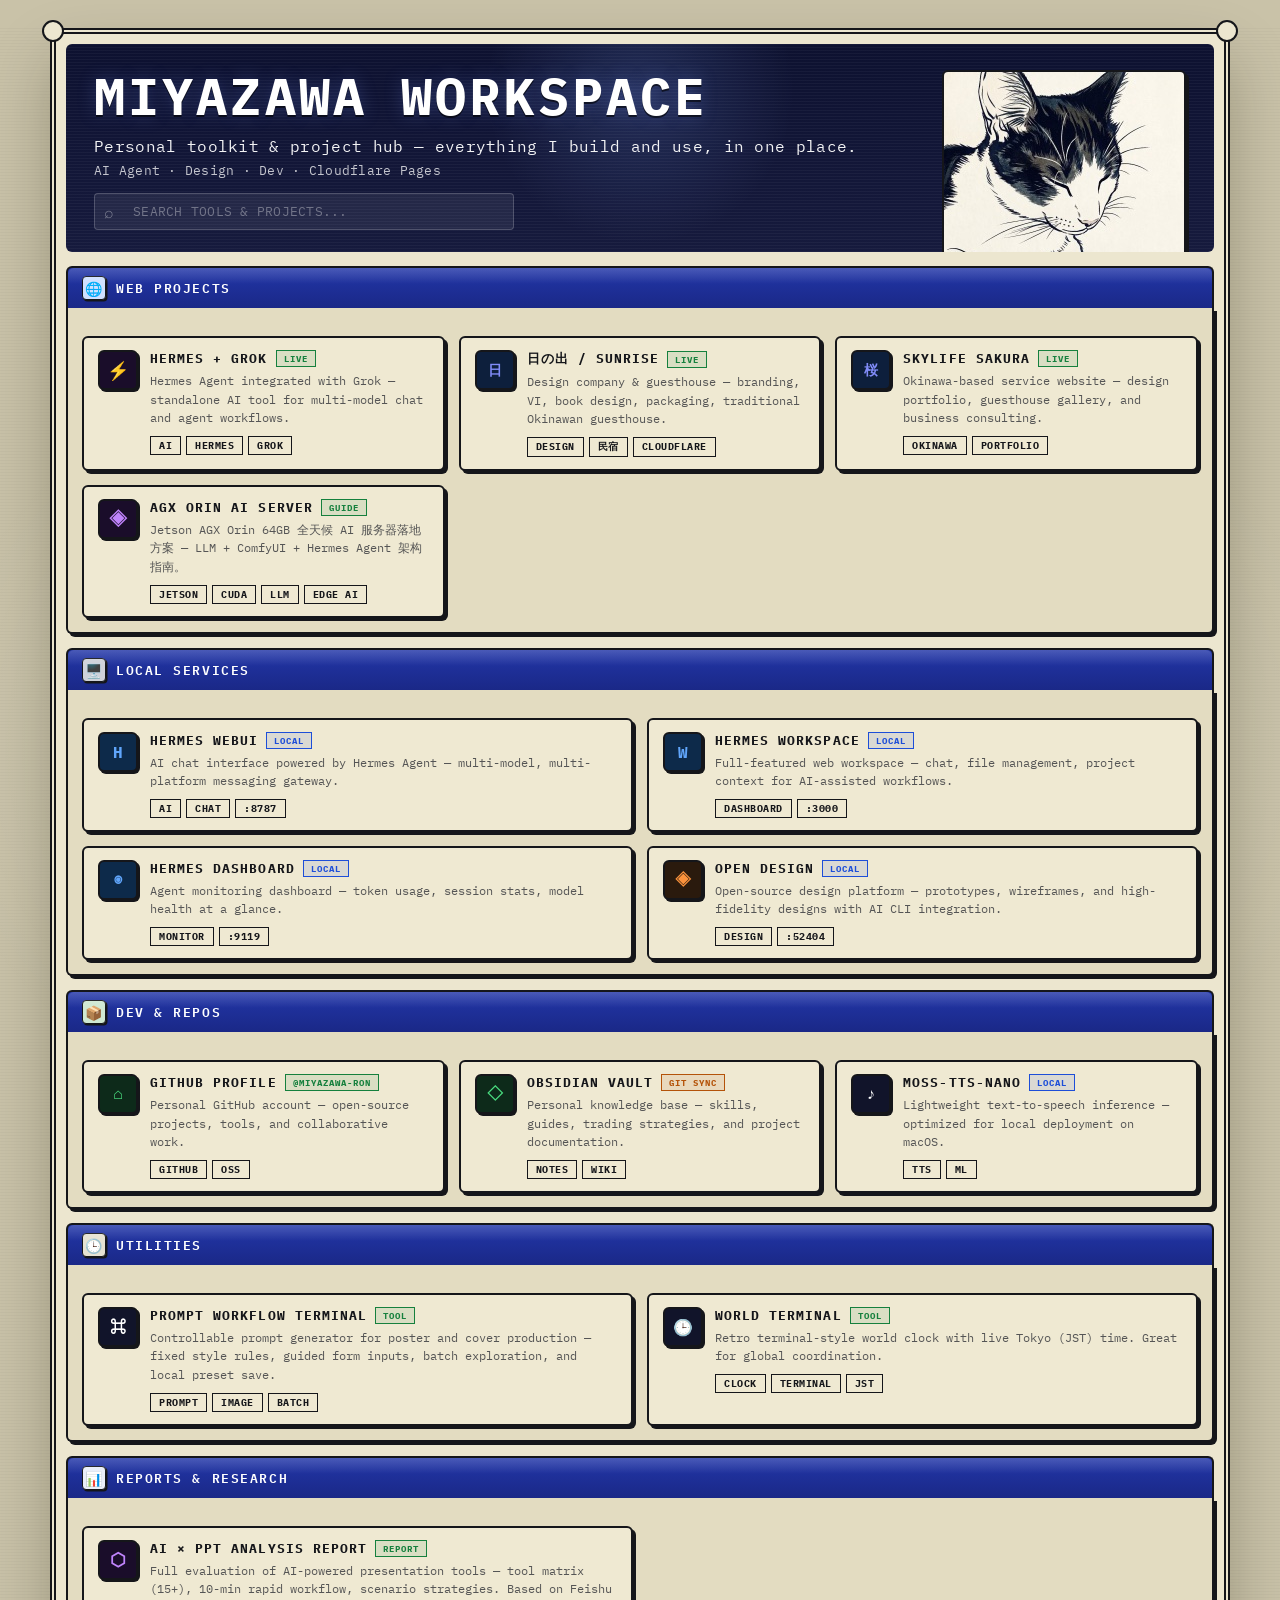
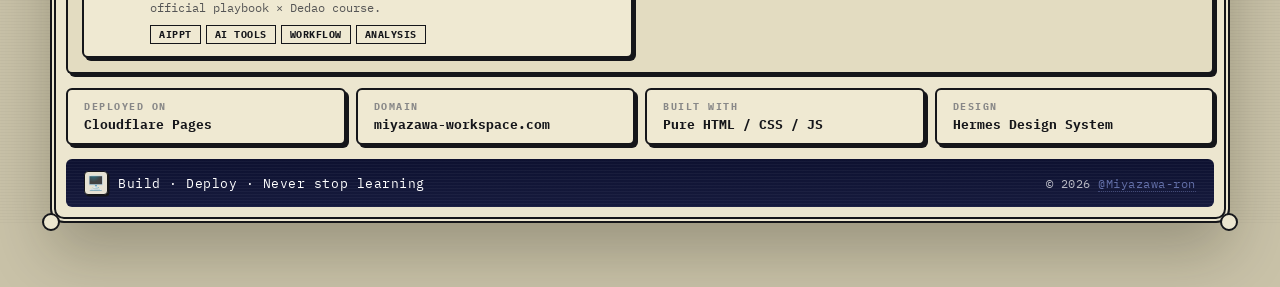
==== commit 5b03a25d: "add: prompt workflow tool and linked site pages" ====
--- a/index.html
+++ b/index.html
@@ -3,518 +3,569 @@
 <head>
 <meta charset="UTF-8">
 <meta name="viewport" content="width=device-width,initial-scale=1">
-<title>Miyazawa Workspace</title>
+<title>MIYAZAWA WORKSPACE</title>
+<link rel="preconnect" href="https://fonts.googleapis.com">
+<link rel="preconnect" href="https://fonts.gstatic.com" crossorigin>
+<link href="https://fonts.googleapis.com/css2?family=IBM+Plex+Mono:wght@400;500;600;700&family=IBM+Plex+Sans:wght@500;600;700&display=swap" rel="stylesheet">
 <style>
-  /* ── Reset & Base ── */
-  *,*::before,*::after{box-sizing:border-box;margin:0;padding:0}
-  html{scroll-behavior:smooth;font-size:16px}
+  :root{
+    --bg:       #c9c2a8;
+    --paper:    #ece6cf;
+    --paper-2:  #e3dcc1;
+    --ink:      #15161a;
+    --navy:     #11142a;
+    --blue:     #2a3fb2;
+    --blue-2:   #3858e0;
+  }
+
+  *{box-sizing:border-box}
+  html,body{margin:0;padding:0}
+  html{background:var(--bg)}
   body{
-    font-family:-apple-system,'Segoe UI','Helvetica Neue',Arial,'Hiragino Sans','Hiragino Kaku Gothic ProN','Noto Sans CJK JP',sans-serif;
-    background:#0a0a0f;
-    color:#e4e4e7;
+    font-family:'IBM Plex Mono','IBM Plex Sans',ui-monospace,monospace;
+    color:var(--ink);
+    background:
+      radial-gradient(1200px 800px at var(--mx,50%) var(--my,40%),rgba(255,255,255,.18),transparent 60%),
+      repeating-linear-gradient(0deg,rgba(0,0,0,.025) 0 1px,transparent 1px 3px),
+      var(--bg);
     min-height:100vh;
-    line-height:1.5
-  }
+    overflow-x:hidden;
+    -webkit-font-smoothing:antialiased;
+    cursor:default;
+  }
+  ::selection{background:var(--blue);color:#fff}
   a{text-decoration:none;color:inherit}
-  img{display:block;max-width:100%}
-
-  /* ── Background Effects ── */
-  .bg-grid{
-    position:fixed;inset:0;
-    background-image:
-      linear-gradient(rgba(255,255,255,.03) 1px,transparent 1px),
-      linear-gradient(90deg,rgba(255,255,255,.03) 1px,transparent 1px);
-    background-size:60px 60px;
-    pointer-events:none;z-index:0
-  }
-  .bg-glow{
-    position:fixed;top:-30vh;right:-20vh;width:80vh;height:80vh;
-    background:radial-gradient(circle,rgba(120,50,255,.12),transparent 70%);
-    pointer-events:none;z-index:0
-  }
-  .bg-glow-2{
-    position:fixed;bottom:-30vh;left:-20vh;width:80vh;height:80vh;
-    background:radial-gradient(circle,rgba(255,80,80,.08),transparent 70%);
-    pointer-events:none;z-index:0
-  }
-
-  /* ── Header / Logo ── */
-  header{
+
+  /* ── CURSOR LIGHT SPOT ── */
+  .spot{
+    position:fixed;inset:0;pointer-events:none;z-index:5;
+    background:radial-gradient(260px 260px at var(--mx,-200px) var(--my,-200px),
+      rgba(255,255,255,.20),rgba(255,255,255,0) 60%);
+    mix-blend-mode:overlay;
+  }
+
+  /* ── PAGE FRAME ── */
+  .frame{
+    max-width:1180px;
+    margin:28px auto 64px;
+    padding:14px;
+    background:var(--paper);
+    border:2px solid var(--ink);
+    border-radius:14px;
+    box-shadow:
+      inset 0 0 0 2px var(--paper),
+      inset 0 0 0 4px var(--ink),
+      0 30px 60px rgba(20,18,8,.25);
+    position:relative;
+  }
+  .frame::before,.frame::after{
+    content:"";position:absolute;width:18px;height:18px;
+    border:2px solid var(--ink);background:var(--paper);border-radius:50%;
+  }
+  .frame::before{top:-10px;left:-10px}
+  .frame::after{top:-10px;right:-10px}
+  .corner-bl,.corner-br{
+    position:absolute;width:18px;height:18px;
+    border:2px solid var(--ink);background:var(--paper);border-radius:50%;
+  }
+  .corner-bl{bottom:-10px;left:-10px}
+  .corner-br{bottom:-10px;right:-10px}
+
+  /* ── HERO ── */
+  .hero{
+    background:linear-gradient(180deg,#0d1130 0%,#161a3d 100%);
+    color:#fff;
+    padding:26px 160px 22px 28px;
+    border-radius:6px;
+    position:relative;overflow:hidden;isolation:isolate;
+  }
+  .hero::before{
+    content:"";position:absolute;inset:0;
+    background:repeating-linear-gradient(0deg,rgba(255,255,255,.04) 0 1px,transparent 1px 3px);
+    pointer-events:none;
+  }
+  .hero::after{
+    content:"";position:absolute;inset:-20%;
+    background:radial-gradient(220px 220px at var(--mx,50%) var(--my,30%),rgba(120,160,255,.18),transparent 70%);
+    pointer-events:none;mix-blend-mode:screen;transition:opacity .3s;
+  }
+  .hero-row{
+    display:flex;align-items:flex-start;justify-content:space-between;gap:24px;
     position:relative;z-index:1;
-    padding:100px 24px 40px;text-align:center
-  }
-  .logo-link{
-    display:inline-block;margin:0 auto 24px;
-    text-decoration:none
-  }
-  .logo-img{
-    width:80px;height:80px;border-radius:50%;object-fit:cover;
-    display:block;margin:0 auto;
-    box-shadow:0 0 40px rgba(124,58,237,.3);
-    transition:transform .3s ease,box-shadow .3s ease
-  }
-  .logo-img:hover{
-    transform:scale(1.05);
-    box-shadow:0 0 60px rgba(124,58,237,.5)
-  }
-  header h1{
-    font-size:40px;font-weight:800;letter-spacing:-1px;
-    background:linear-gradient(135deg,#fff 30%,#a78bfa);
-    -webkit-background-clip:text;-webkit-text-fill-color:transparent;
-    background-clip:text
-  }
-  header p{
-    margin-top:12px;font-size:18px;color:#a1a1aa;
-    max-width:480px;margin-left:auto;margin-right:auto
-  }
-  .header-badges{
-    margin-top:20px;display:flex;gap:8px;justify-content:center;flex-wrap:wrap
-  }
-  .badge{
-    padding:4px 14px;border-radius:999px;font-size:12px;font-weight:600;
-    background:rgba(255,255,255,.06);border:1px solid rgba(255,255,255,.08);
-    color:#a1a1aa
-  }
-
-  /* ── Search Bar ── */
+  }
+  h1.title{
+    font-family:'IBM Plex Mono',monospace;
+    font-weight:700;letter-spacing:.06em;margin:0;
+    font-size:clamp(24px,4.8vw,52px);line-height:1;
+    text-shadow:0 2px 0 rgba(0,0,0,.6),0 0 18px rgba(120,150,255,.25);
+  }
+  .byline{font-size:clamp(11px,1.4vw,13px);opacity:.85;white-space:nowrap;margin-top:6px}
+  .avatar{
+    position:absolute;
+    top:26px;right:28px;bottom:22px;
+    width:auto;aspect-ratio:1/1;
+    border-radius:6px;object-fit:cover;
+    border:2px solid var(--ink);
+    box-shadow:3px 3px 0 var(--ink);
+    z-index:2;
+  }
+  .subtitle{margin:14px 0 6px;font-size:clamp(12px,1.6vw,16px);opacity:.95;letter-spacing:.02em}
+  .meta{font-size:clamp(11px,1.3vw,13px);opacity:.75;letter-spacing:.02em}
+
+  /* ── SEARCH ── */
   .search-wrap{
-    position:relative;z-index:1;
-    max-width:480px;margin:0 auto 48px;padding:0 24px
+    margin-top:14px;position:relative;z-index:1;
   }
   .search-wrap input{
-    width:100%;padding:14px 20px 14px 48px;
-    border-radius:12px;border:1px solid rgba(255,255,255,.08);
-    background:rgba(255,255,255,.04);
-    color:#e4e4e7;font-size:16px;outline:none;
-    transition:all .25s
-  }
-  .search-wrap input::placeholder{color:#52525b}
-  .search-wrap input:focus{
-    border-color:rgba(124,58,237,.4);
-    background:rgba(255,255,255,.06);
-    box-shadow:0 0 20px rgba(124,58,237,.1)
-  }
+    width:100%;max-width:420px;
+    padding:9px 14px 9px 38px;
+    font-family:'IBM Plex Mono',monospace;font-size:13px;
+    background:rgba(255,255,255,.07);
+    border:1.5px solid rgba(255,255,255,.2);
+    border-radius:4px;
+    color:#fff;outline:none;letter-spacing:.02em;
+  }
+  .search-wrap input::placeholder{color:rgba(255,255,255,.35)}
+  .search-wrap input:focus{border-color:rgba(120,160,255,.5);background:rgba(255,255,255,.1)}
   .search-icon{
-    position:absolute;left:38px;top:50%;transform:translateY(-50%);
-    color:#52525b;font-size:18px;pointer-events:none
-  }
-
-  /* ── Section Title ── */
-  .section-title{
-    position:relative;z-index:1;
-    max-width:1100px;margin:0 auto 20px;padding:0 32px;
-    font-size:13px;font-weight:700;letter-spacing:2px;
-    text-transform:uppercase;color:#52525b;
-    text-align:center;width:100%;display:block
-  }
-
-  /* ── Card Grid (flex for last-row centering) ── */
-  .tool-grid{
-    position:relative;z-index:1;
-    max-width:1100px;margin:0 auto 60px;padding:0 24px;
-    display:flex;flex-wrap:wrap;justify-content:center;gap:16px
-  }
-  .tool-grid > .tool-card{
-    width:310px;flex:0 0 310px
-  }
-
-  .tool-card{
-    background:rgba(255,255,255,.04);
-    border:1px solid rgba(255,255,255,.06);
-    border-radius:16px;padding:24px;
-    transition:all .3s cubic-bezier(.4,0,.2,1);
-    cursor:pointer;position:relative;overflow:hidden;
-    text-align:center
-  }
-  .tool-card::before{
-    content:'';position:absolute;inset:0;
-    background:linear-gradient(135deg,rgba(124,58,237,.05),transparent 60%);
-    opacity:0;transition:opacity .3s
-  }
-  .tool-card:hover{
-    background:rgba(255,255,255,.07);
-    border-color:rgba(255,255,255,.1);
-    transform:translateY(-3px);
-    box-shadow:0 12px 40px rgba(0,0,0,.3)
-  }
-  .tool-card:hover::before{opacity:1}
-  .tool-card:active{transform:translateY(-1px)}
-
-  .card-top{
-    display:flex;flex-direction:column;align-items:center;gap:12px;position:relative;z-index:1
-  }
-  .card-icon{
-    width:48px;height:48px;border-radius:12px;
+    position:absolute;left:10px;top:50%;transform:translateY(-50%);
+    color:rgba(255,255,255,.4);font-size:16px;pointer-events:none
+  }
+
+  /* ── GRID ── */
+  .grid{display:grid;gap:14px;margin-top:14px}
+  .grid.two{grid-template-columns:1fr 1fr}
+  .grid.three{grid-template-columns:repeat(3,1fr)}
+  .grid.four{grid-template-columns:repeat(4,1fr)}
+
+  /* ── PANEL (card) ── */
+  .panel{
+    background:var(--paper-2);
+    border:2px solid var(--ink);
+    border-radius:6px;
+    box-shadow:3px 3px 0 var(--ink);
+    overflow:hidden;
+    transform-style:preserve-3d;
+    transition:transform .25s ease,box-shadow .25s ease;
+    will-change:transform;
+    position:relative;
+    cursor:pointer;
+  }
+  .panel:hover{box-shadow:5px 5px 0 var(--ink)}
+  .panel::after{
+    content:"";position:absolute;inset:0;border-radius:inherit;
+    background:radial-gradient(180px 180px at var(--lx,50%) var(--ly,50%),
+      rgba(255,255,255,.35),rgba(255,255,255,0) 60%);
+    opacity:0;transition:opacity .25s;pointer-events:none;
+    mix-blend-mode:soft-light;
+  }
+  .panel:hover::after{opacity:1}
+
+  .panel .head{
+    background:linear-gradient(180deg,#2236a8,#1a2887);
+    color:#fff;
+    padding:8px 12px;
+    display:flex;align-items:center;gap:10px;
+    font-weight:600;letter-spacing:.12em;text-transform:uppercase;font-size:13px;
+    border-bottom:2px solid var(--ink);
+    position:relative;
+  }
+  .panel .head::after{
+    content:"";position:absolute;inset:0;
+    background:linear-gradient(180deg,rgba(255,255,255,.18),transparent 40%);
+    pointer-events:none;
+  }
+  .panel .body{padding:14px 16px}
+
+  /* ── ICON ── */
+  .ico{
+    width:24px;height:24px;flex:0 0 24px;
+    display:inline-flex;align-items:center;justify-content:center;
+    border:1.5px solid var(--ink);background:#fff;
+    border-radius:4px;font-size:14px;line-height:1;
+    box-shadow:1.5px 1.5px 0 var(--ink);
+  }
+  .ico.lg{width:42px;height:42px;flex-basis:42px;font-size:22px;border-radius:6px}
+  .ico.ai {background:#e9eef9}
+  .ico.web{background:#cfe0ff}
+  .ico.git{background:#cfe8d2}
+  .ico.tool{background:#e6e2d2}
+  .ico.local{background:#cfd2da}
+  .ico.design{background:#f6d9c4}
+
+  /* ── CARD (project card inside panel body) ── */
+  .card-grid{display:grid;gap:10px}
+  .card{
+    background:#efe9d2;
+    border:2px solid var(--ink);border-radius:6px;
+    padding:12px 14px;
+    display:flex;align-items:flex-start;gap:12px;
+    box-shadow:3px 3px 0 var(--ink);
+    position:relative;overflow:hidden;
+    transition:box-shadow .2s;
+  }
+  .card:hover{box-shadow:5px 5px 0 var(--ink)}
+  .card::after{
+    content:"";position:absolute;inset:0;border-radius:inherit;
+    background:radial-gradient(160px 160px at var(--lx,50%) var(--ly,50%),
+      rgba(255,255,255,.35),rgba(255,255,255,0) 60%);
+    opacity:0;transition:opacity .25s;pointer-events:none;mix-blend-mode:soft-light;
+  }
+  .card:hover::after{opacity:1}
+  .card-link{position:absolute;inset:0;z-index:2;border-radius:6px}
+  .card-ico{
+    width:40px;height:40px;flex:0 0 40px;
     display:flex;align-items:center;justify-content:center;
-    font-size:22px;flex-shrink:0;
-    background:rgba(255,255,255,.06)
-  }
-  .card-icon.local{background:rgba(59,130,246,.15);color:#60a5fa}
-  .card-icon.web{background:rgba(124,58,237,.15);color:#a78bfa}
-  .card-icon.git{background:rgba(34,197,94,.15);color:#4ade80}
-  .card-icon.ai{background:rgba(239,68,68,.15);color:#f87171}
-  .card-icon.design{background:rgba(251,146,60,.15);color:#fb923c}
-  .card-icon.tool{background:rgba(168,85,247,.15);color:#c084fc}
-
-  .card-info{min-width:0}
+    border:2px solid var(--ink);border-radius:6px;font-size:16px;font-weight:700;
+    box-shadow:2px 2px 0 var(--ink);background:#fff;
+  }
+  .card-ico.ai   {background:#1a0d2a;color:#c084fc;font-size:18px}
+  .card-ico.web  {background:#0d1f3c;color:#818cf8;font-size:14px}
+  .card-ico.git  {background:#0d2a1a;color:#4ade80;font-size:16px}
+  .card-ico.local{background:#0d2a4a;color:#60a5fa;font-size:16px}
+  .card-ico.design{background:#2a1a0d;color:#fb923c;font-size:16px}
+  .card-ico.tool {background:#11142a;color:#fff;font-size:16px}
+
+  .card-info{min-width:0;flex:1}
   .card-title{
-    font-size:17px;font-weight:700;color:#f4f4f5;
-    display:flex;align-items:center;justify-content:center;gap:8px;
-    text-align:center
+    font-size:13px;font-weight:700;color:var(--ink);
+    display:flex;align-items:center;gap:8px;flex-wrap:wrap;
+    text-transform:uppercase;letter-spacing:.08em;
   }
   .card-status{
-    font-size:10px;padding:2px 8px;border-radius:999px;
-    font-weight:600;letter-spacing:.3px;white-space:nowrap
-  }
-  .card-status.online{background:rgba(34,197,94,.15);color:#4ade80}
-  .card-status.local{background:rgba(59,130,246,.15);color:#60a5fa}
-  .card-status.migrating{background:rgba(251,146,60,.15);color:#fb923c}
-
-  .card-desc{
-    margin-top:0;font-size:13px;color:#71717a;line-height:1.5;
-    text-align:center
-  }
-  .card-tags{
-    margin-top:10px;display:flex;gap:6px;flex-wrap:wrap;
-    justify-content:center
-  }
+    font-size:9px;padding:2px 7px;font-weight:700;letter-spacing:1px;
+    border:1.5px solid currentColor;white-space:nowrap;text-transform:uppercase;
+  }
+  .card-status.online  {color:#15803d;background:rgba(21,128,61,.1)}
+  .card-status.local   {color:#1d4ed8;background:rgba(29,78,216,.1)}
+  .card-status.migrating{color:#b45309;background:rgba(180,83,9,.1)}
+  .card-desc{margin-top:5px;font-size:12px;color:#555;line-height:1.55}
+  .card-tags{margin-top:8px;display:flex;gap:5px;flex-wrap:wrap}
   .card-tag{
-    font-size:11px;padding:2px 10px;border-radius:999px;
-    background:rgba(255,255,255,.04);
-    color:#52525b;border:1px solid rgba(255,255,255,.04)
-  }
-
-  .card-link{
-    position:absolute;inset:0;z-index:2;
-    border-radius:16px
-  }
-
-  /* ── Footer ── */
-  footer{
-    position:relative;z-index:1;
-    text-align:center;padding:40px 24px 60px;
-    color:#3f3f46;font-size:13px
-  }
-  footer a{color:#71717a;transition:color .2s}
-  footer a:hover{color:#a78bfa}
-
-  /* ── Responsive ── */
+    font-size:10px;padding:2px 8px;font-weight:700;letter-spacing:.5px;
+    border:1.5px solid var(--ink);color:var(--ink);text-transform:uppercase;
+  }
+
+  /* ── STRIP (section header) ── */
+  .strip-head{
+    background:linear-gradient(180deg,#2236a8,#1a2887);
+    color:#fff;border:2px solid var(--ink);border-radius:6px 6px 0 0;
+    padding:8px 14px;display:flex;align-items:center;gap:10px;
+    text-transform:uppercase;letter-spacing:.12em;font-weight:600;font-size:13px;
+    border-bottom:0;position:relative;margin-top:14px;
+  }
+  .strip-head::after{
+    content:"";position:absolute;inset:0;border-radius:inherit;
+    background:linear-gradient(180deg,rgba(255,255,255,.18),transparent 40%);
+    pointer-events:none;
+  }
+  .strip-body{
+    border:2px solid var(--ink);border-top:0;border-radius:0 0 6px 6px;
+    background:var(--paper-2);box-shadow:3px 3px 0 var(--ink);
+    overflow:hidden;padding:14px;
+  }
+
+  /* ── STACK BAR ── */
+  .stack-row{
+    display:flex;gap:10px;flex-wrap:wrap;margin-top:14px
+  }
+  .stack-item{
+    background:#efe9d2;border:2px solid var(--ink);border-radius:6px;
+    padding:10px 16px;box-shadow:3px 3px 0 var(--ink);flex:1;min-width:140px;
+  }
+  .stack-label{font-size:10px;font-weight:700;color:#888;letter-spacing:1.5px;text-transform:uppercase}
+  .stack-value{font-size:13px;font-weight:700;color:var(--ink);margin-top:3px}
+
+  /* ── FOOTER ── */
+  .footer{
+    margin-top:14px;
+    background:linear-gradient(180deg,#0d1130 0%,#161a3d 100%);
+    color:#fff;border-radius:6px;
+    padding:12px 18px;
+    display:flex;align-items:center;justify-content:space-between;
+    font-size:13px;letter-spacing:.04em;position:relative;overflow:hidden;
+  }
+  .footer::before{
+    content:"";position:absolute;inset:0;
+    background:repeating-linear-gradient(0deg,rgba(255,255,255,.04) 0 1px,transparent 1px 3px);
+    pointer-events:none;
+  }
+  .footer .left{display:flex;align-items:center;gap:10px;position:relative;z-index:1}
+  .footer .right{position:relative;z-index:1;opacity:.7;font-size:12px}
+  .footer a{color:rgba(160,180,255,.8);border-bottom:1px dotted rgba(160,180,255,.4)}
+  .footer a:hover{color:#a0aeff;border-bottom-color:#a0aeff}
+
+  /* ── RESPONSIVE ── */
+  @media(max-width:980px){
+    .grid.two,.grid.three,.grid.four{grid-template-columns:1fr 1fr}
+  }
   @media(max-width:640px){
-    html{font-size:15px}
-    header{padding:60px 16px 28px}
-    .logo-img{width:64px;height:64px}
-    header h1{font-size:28px}
-    header p{font-size:15px;margin-top:10px}
-    .header-badges{margin-top:16px;gap:6px}
-    .search-wrap{margin-bottom:32px;padding:0 16px}
-    .search-wrap input{font-size:16px;padding:12px 16px 12px 42px}
-    .search-icon{left:28px}
-    .tool-grid{
-      gap:12px;padding:0 12px;
-      margin-bottom:40px
-    }
-    .tool-grid > .tool-card{
-      width:100%;flex:0 0 100%
-    }
-    .tool-card{padding:18px}
-    .card-icon{width:42px;height:42px;font-size:18px}
-    .card-title{font-size:16px}
-    .card-desc{font-size:13px}
-    .section-title{
-      padding:0 16px;margin-bottom:14px;
-      font-size:12px
-    }
-    .section-title:not(.grid-embedded){
-      margin-left:auto;margin-right:auto
-    }
-    footer{padding:30px 16px 48px}
-  }
-
-  /* ── Small phones ── */
-  @media(max-width:380px){
-    header{padding:40px 12px 24px}
-    header h1{font-size:24px}
-    .tool-grid{padding:0 8px;gap:10px}
-    .tool-card{padding:14px}
-    .card-top{gap:10px}
-    .card-icon{width:36px;height:36px;font-size:16px}
-  }
-
-  /* ── Tablet mid-point ── */
-  @media(min-width:641px) and (max-width:900px){
-    .tool-grid{
-      gap:14px;padding:0 20px
-    }
-    .tool-grid > .tool-card{
-      width:280px;flex:0 0 280px
-    }
-  }
-
-  /* ── Prevent iOS zoom on input ── */
-  @supports(-webkit-touch-callout:none){
-    .search-wrap input{font-size:16px!important}
+    .frame{margin:14px 10px;padding:10px}
+    .hero{padding:20px 18px}
+    .grid.two,.grid.three,.grid.four{grid-template-columns:1fr}
+    .hero-row{flex-direction:column;gap:6px}
+    h1.title{font-size:clamp(20px,7vw,32px)}
+    .footer{flex-direction:column;gap:8px;align-items:flex-start}
+    .avatar{display:none}
   }
 </style>
 </head>
 <body>
-
-<div class="bg-grid"></div>
-<div class="bg-glow"></div>
-<div class="bg-glow-2"></div>
-
-<!-- ═══ Header ═══ -->
-<header>
-  <a class="logo-link" href="https://www.miyazawa-workspace.com">
-    <img class="logo-img" src="logo-thumb.jpg" alt="Miyazawa Workspace" width="80" height="80">
-  </a>
-  <h1>Miyazawa Workspace</h1>
-  <p>Personal toolkit &amp; project hub — everything I build and use, in one place.</p>
-  <div class="header-badges">
-    <span class="badge">✦ AI Agent</span>
-    <span class="badge">✦ Design</span>
-    <span class="badge">✦ Dev</span>
+<div class="spot" aria-hidden="true"></div>
+
+<main class="frame" id="frame">
+  <span class="corner-bl"></span><span class="corner-br"></span>
+
+  <!-- ── HERO ── -->
+  <section class="hero" data-tilt>
+    <div class="hero-row">
+      <h1 class="title">MIYAZAWA&nbsp;WORKSPACE</h1>
+    </div>
+    <img class="avatar" src="avatar.jpg" alt="Miyazawa-ron">
+    <div class="subtitle">Personal toolkit &amp; project hub — everything I build and use, in one place.</div>
+    <div class="meta">AI Agent · Design · Dev · Cloudflare Pages</div>
+    <div class="search-wrap">
+      <span class="search-icon">⌕</span>
+      <input type="text" id="search" placeholder="SEARCH TOOLS & PROJECTS..." oninput="filterCards()">
+    </div>
+  </section>
+
+  <!-- ── WEB PROJECTS ── -->
+  <div class="strip-head"><span class="ico web">🌐</span> Web Projects</div>
+  <div class="strip-body">
+    <div class="grid three">
+      <div class="card" data-tags="hermes grok ai agent chat tool" data-tilt>
+        <a class="card-link" href="/hermes-grok.html" target="_blank" rel="noopener"></a>
+        <div class="card-ico ai">⚡</div>
+        <div class="card-info">
+          <div class="card-title">Hermes + Grok <span class="card-status online">Live</span></div>
+          <div class="card-desc">Hermes Agent integrated with Grok — standalone AI tool for multi-model chat and agent workflows.</div>
+          <div class="card-tags"><span class="card-tag">AI</span><span class="card-tag">Hermes</span><span class="card-tag">Grok</span></div>
+        </div>
+      </div>
+      <div class="card" data-tags="sunrise design company hinode okinawa" data-tilt>
+        <a class="card-link" href="https://hinodec.com" target="_blank" rel="noopener"></a>
+        <div class="card-ico web">日</div>
+        <div class="card-info">
+          <div class="card-title">日の出 / SUNRISE <span class="card-status online">Live</span></div>
+          <div class="card-desc">Design company &amp; guesthouse — branding, VI, book design, packaging, traditional Okinawan guesthouse.</div>
+          <div class="card-tags"><span class="card-tag">Design</span><span class="card-tag">民宿</span><span class="card-tag">Cloudflare</span></div>
+        </div>
+      </div>
+      <div class="card" data-tags="sakura skylife okinawa" data-tilt>
+        <a class="card-link" href="https://skylife-sakura.com" target="_blank" rel="noopener"></a>
+        <div class="card-ico web">桜</div>
+        <div class="card-info">
+          <div class="card-title">Skylife Sakura <span class="card-status online">Live</span></div>
+          <div class="card-desc">Okinawa-based service website — design portfolio, guesthouse gallery, and business consulting.</div>
+          <div class="card-tags"><span class="card-tag">Okinawa</span><span class="card-tag">Portfolio</span></div>
+        </div>
+      </div>
+      <div class="card" data-tags="jetson agx orin ai server comfyui llm cuda edge" data-tilt>
+        <a class="card-link" href="/agx-orin" target="_blank" rel="noopener"></a>
+        <div class="card-ico ai">◈</div>
+        <div class="card-info">
+          <div class="card-title">AGX Orin AI Server <span class="card-status online">Guide</span></div>
+          <div class="card-desc">Jetson AGX Orin 64GB 全天候 AI 服务器落地方案 — LLM + ComfyUI + Hermes Agent 架构指南。</div>
+          <div class="card-tags"><span class="card-tag">Jetson</span><span class="card-tag">CUDA</span><span class="card-tag">LLM</span><span class="card-tag">Edge AI</span></div>
+        </div>
+      </div>
+    </div>
   </div>
-</header>
-
-<!-- ═══ Search ═══ -->
-<div class="search-wrap">
-  <span class="search-icon">⌕</span>
-  <input type="text" id="search" placeholder="Search tools & projects..." oninput="filterCards()">
-</div>
-
-<!-- ═══ Web Projects ═══ -->
-<div class="section-title">🌐 Web Projects</div>
-<div class="tool-grid">
-  <div class="tool-card" data-tags="sunrise design company hinode okinawa">
-    <a class="card-link" href="https://hinodec.com" target="_blank" rel="noopener"></a>
-    <div class="card-top">
-      <div class="card-icon web">日</div>
-      <div class="card-info">
-        <div class="card-title">
-          日の出 株式会社 / SUNRISE
-          <span class="card-status online">Live</span>
-        </div>
-        <div class="card-desc">Design company &amp; guesthouse business — branding, VI, book design, packaging, and a traditional Okinawan guesthouse.</div>
-        <div class="card-tags">
-          <span class="card-tag">Design</span>
-          <span class="card-tag">民宿</span>
-          <span class="card-tag">Cloudflare</span>
+
+  <!-- ── LOCAL SERVICES ── -->
+  <div class="strip-head"><span class="ico local">🖥️</span> Local Services</div>
+  <div class="strip-body">
+    <div class="grid two">
+      <div class="card" data-tags="hermes ai chat webui agent" data-tilt>
+        <a class="card-link" href="http://localhost:8787" target="_blank" rel="noopener"></a>
+        <div class="card-ico local">H</div>
+        <div class="card-info">
+          <div class="card-title">Hermes WebUI <span class="card-status local">Local</span></div>
+          <div class="card-desc">AI chat interface powered by Hermes Agent — multi-model, multi-platform messaging gateway.</div>
+          <div class="card-tags"><span class="card-tag">AI</span><span class="card-tag">Chat</span><span class="card-tag">:8787</span></div>
+        </div>
+      </div>
+      <div class="card" data-tags="hermes workspace dashboard" data-tilt>
+        <a class="card-link" href="http://localhost:3000" target="_blank" rel="noopener"></a>
+        <div class="card-ico local">W</div>
+        <div class="card-info">
+          <div class="card-title">Hermes Workspace <span class="card-status local">Local</span></div>
+          <div class="card-desc">Full-featured web workspace — chat, file management, project context for AI-assisted workflows.</div>
+          <div class="card-tags"><span class="card-tag">Dashboard</span><span class="card-tag">:3000</span></div>
+        </div>
+      </div>
+      <div class="card" data-tags="hermes dashboard monitoring" data-tilt>
+        <a class="card-link" href="http://localhost:9119" target="_blank" rel="noopener"></a>
+        <div class="card-ico local">◉</div>
+        <div class="card-info">
+          <div class="card-title">Hermes Dashboard <span class="card-status local">Local</span></div>
+          <div class="card-desc">Agent monitoring dashboard — token usage, session stats, model health at a glance.</div>
+          <div class="card-tags"><span class="card-tag">Monitor</span><span class="card-tag">:9119</span></div>
+        </div>
+      </div>
+      <div class="card" data-tags="open design prototype figma" data-tilt>
+        <a class="card-link" href="http://localhost:52404" target="_blank" rel="noopener"></a>
+        <div class="card-ico design">◈</div>
+        <div class="card-info">
+          <div class="card-title">Open Design <span class="card-status local">Local</span></div>
+          <div class="card-desc">Open-source design platform — prototypes, wireframes, and high-fidelity designs with AI CLI integration.</div>
+          <div class="card-tags"><span class="card-tag">Design</span><span class="card-tag">:52404</span></div>
         </div>
       </div>
     </div>
   </div>
 
-  <div class="tool-card" data-tags="sakura skylife okinawa">
-    <a class="card-link" href="https://skylife-sakura.com" target="_blank" rel="noopener"></a>
-    <div class="card-top">
-      <div class="card-icon web">桜</div>
-      <div class="card-info">
-        <div class="card-title">
-          Skylife Sakura
-          <span class="card-status online">Live</span>
-        </div>
-        <div class="card-desc">Okinawa-based service website — design portfolio, guesthouse gallery, and business consulting.</div>
-        <div class="card-tags">
-          <span class="card-tag">Okinawa</span>
-          <span class="card-tag">Portfolio</span>
+  <!-- ── DEV & REPOS ── -->
+  <div class="strip-head"><span class="ico git">📦</span> Dev &amp; Repos</div>
+  <div class="strip-body">
+    <div class="grid three">
+      <div class="card" data-tags="github profile miyazawa ron" data-tilt>
+        <a class="card-link" href="https://github.com/Miyazawa-ron" target="_blank" rel="noopener"></a>
+        <div class="card-ico git">⌂</div>
+        <div class="card-info">
+          <div class="card-title">GitHub Profile <span class="card-status online">@Miyazawa-ron</span></div>
+          <div class="card-desc">Personal GitHub account — open-source projects, tools, and collaborative work.</div>
+          <div class="card-tags"><span class="card-tag">GitHub</span><span class="card-tag">OSS</span></div>
+        </div>
+      </div>
+      <div class="card" data-tags="obsidian vault notes knowledge" data-tilt>
+        <a class="card-link" href="https://github.com/Miyazawa-ron/obsidian-vault" target="_blank" rel="noopener"></a>
+        <div class="card-ico git">◇</div>
+        <div class="card-info">
+          <div class="card-title">Obsidian Vault <span class="card-status migrating">Git Sync</span></div>
+          <div class="card-desc">Personal knowledge base — skills, guides, trading strategies, and project documentation.</div>
+          <div class="card-tags"><span class="card-tag">Notes</span><span class="card-tag">Wiki</span></div>
+        </div>
+      </div>
+      <div class="card" data-tags="moss tts nano speech audio" data-tilt>
+        <a class="card-link" href="https://github.com/Miyazawa-ron/MOSS-TTS-Nano" target="_blank" rel="noopener"></a>
+        <div class="card-ico tool">♪</div>
+        <div class="card-info">
+          <div class="card-title">MOSS-TTS-Nano <span class="card-status local">Local</span></div>
+          <div class="card-desc">Lightweight text-to-speech inference — optimized for local deployment on macOS.</div>
+          <div class="card-tags"><span class="card-tag">TTS</span><span class="card-tag">ML</span></div>
         </div>
       </div>
     </div>
   </div>
-</div>
-
-<!-- ═══ Local Services ═══ -->
-<div class="section-title" style="margin-top:-4px">🖥️ Local Services</div>
-<div class="tool-grid">
-  <div class="tool-card" data-tags="hermes ai chat webui agent">
-    <a class="card-link" href="http://localhost:8787" target="_blank" rel="noopener"></a>
-    <div class="card-top">
-      <div class="card-icon ai">H</div>
-      <div class="card-info">
-        <div class="card-title">
-          Hermes WebUI
-          <span class="card-status local">Local</span>
-        </div>
-        <div class="card-desc">AI chat interface powered by Hermes Agent — multi-model, multi-platform messaging gateway.</div>
-        <div class="card-tags">
-          <span class="card-tag">AI</span>
-          <span class="card-tag">Chat</span>
-          <span class="card-tag">:8787</span>
+
+  <!-- ── UTILITIES ── -->
+  <div class="strip-head"><span class="ico tool">🕒</span> Utilities</div>
+  <div class="strip-body">
+    <div class="grid two">
+      <div class="card" data-tags="prompt tool image workflow chatgpt generator poster cover batch" data-tilt>
+        <a class="card-link" href="/prompt-tool/" target="_blank" rel="noopener"></a>
+        <div class="card-ico tool">⌘</div>
+        <div class="card-info">
+          <div class="card-title">Prompt Workflow Terminal <span class="card-status online">Tool</span></div>
+          <div class="card-desc">Controllable prompt generator for poster and cover production — fixed style rules, guided form inputs, batch exploration, and local preset save.</div>
+          <div class="card-tags"><span class="card-tag">Prompt</span><span class="card-tag">Image</span><span class="card-tag">Batch</span></div>
+        </div>
+      </div>
+      <div class="card" data-tags="clock terminal world time tokyo" data-tilt>
+        <a class="card-link" href="world-terminal.html" target="_blank" rel="noopener"></a>
+        <div class="card-ico tool">🕒</div>
+        <div class="card-info">
+          <div class="card-title">World Terminal <span class="card-status online">Tool</span></div>
+          <div class="card-desc">Retro terminal-style world clock with live Tokyo (JST) time. Great for global coordination.</div>
+          <div class="card-tags"><span class="card-tag">Clock</span><span class="card-tag">Terminal</span><span class="card-tag">JST</span></div>
         </div>
       </div>
     </div>
   </div>
 
-  <div class="tool-card" data-tags="hermes workspace dashboard">
-    <a class="card-link" href="http://localhost:3000" target="_blank" rel="noopener"></a>
-    <div class="card-top">
-      <div class="card-icon ai">W</div>
-      <div class="card-info">
-        <div class="card-title">
-          Hermes Workspace
-          <span class="card-status local">Local</span>
-        </div>
-        <div class="card-desc">Full-featured web workspace — chat, file management, project context for AI-assisted workflows.</div>
-        <div class="card-tags">
-          <span class="card-tag">Dashboard</span>
-          <span class="card-tag">:3000</span>
+  <!-- ── REPORTS ── -->
+  <div class="strip-head"><span class="ico ai">📊</span> Reports &amp; Research</div>
+  <div class="strip-body">
+    <div class="grid two">
+      <div class="card" data-tags="aippt ai ppt powerpoint tools workflow analysis report" data-tilt>
+        <a class="card-link" href="/aippt/" target="_blank" rel="noopener"></a>
+        <div class="card-ico ai">⬡</div>
+        <div class="card-info">
+          <div class="card-title">AI × PPT Analysis Report <span class="card-status online">Report</span></div>
+          <div class="card-desc">Full evaluation of AI-powered presentation tools — tool matrix (15+), 10-min rapid workflow, scenario strategies. Based on Feishu official playbook × Dedao course.</div>
+          <div class="card-tags"><span class="card-tag">AIPPT</span><span class="card-tag">AI Tools</span><span class="card-tag">Workflow</span><span class="card-tag">Analysis</span></div>
         </div>
       </div>
     </div>
   </div>
 
-  <div class="tool-card" data-tags="hermes dashboard monitoring">
-    <a class="card-link" href="http://localhost:9119" target="_blank"rel="noopener"></a>
-    <div class="card-top">
-      <div class="card-icon ai">◉</div>
-      <div class="card-info">
-        <div class="card-title">
-          Hermes Dashboard
-          <span class="card-status local">Local</span>
-        </div>
-        <div class="card-desc">Agent monitoring dashboard — token usage, session stats, model health at a glance.</div>
-        <div class="card-tags">
-          <span class="card-tag">Monitor</span>
-          <span class="card-tag">:9119</span>
-        </div>
-      </div>
-    </div>
+  <!-- ── STACK ── -->
+  <div class="stack-row">
+    <div class="stack-item"><div class="stack-label">Deployed on</div><div class="stack-value">Cloudflare Pages</div></div>
+    <div class="stack-item"><div class="stack-label">Domain</div><div class="stack-value">miyazawa-workspace.com</div></div>
+    <div class="stack-item"><div class="stack-label">Built with</div><div class="stack-value">Pure HTML / CSS / JS</div></div>
+    <div class="stack-item"><div class="stack-label">Design</div><div class="stack-value">Hermes Design System</div></div>
   </div>
 
-  <div class="tool-card" data-tags="open design prototype figma">
-    <a class="card-link" href="http://localhost:52404" target="_blank" rel="noopener"></a>
-    <div class="card-top">
-      <div class="card-icon design">◈</div>
-      <div class="card-info">
-        <div class="card-title">
-          Open Design
-          <span class="card-status local">Local</span>
-        </div>
-        <div class="card-desc">Open-source design platform — create prototypes, wireframes, and high-fidelity designs with AI CLI integration.</div>
-        <div class="card-tags">
-          <span class="card-tag">Design</span>
-          <span class="card-tag">:52404</span>
-        </div>
-      </div>
-    </div>
-  </div>
-</div>
-
-<!-- ═══ Dev & Repos ═══ -->
-<div class="section-title" style="margin-top:-4px">📦 Dev & Repos</div>
-<div class="tool-grid">
-  <div class="tool-card" data-tags="github profile miyazawa ron">
-    <a class="card-link" href="https://github.com/Miyazawa-ron" target="_blank" rel="noopener"></a>
-    <div class="card-top">
-      <div class="card-icon git">⌂</div>
-      <div class="card-info">
-        <div class="card-title">
-          GitHub Profile
-          <span class="card-status online">@Miyazawa-ron</span>
-        </div>
-        <div class="card-desc">Personal GitHub account — open-source projects, tools, and collaborative work.</div>
-        <div class="card-tags">
-          <span class="card-tag">GitHub</span>
-          <span class="card-tag">OSS</span>
-        </div>
-      </div>
-    </div>
-  </div>
-
-  <div class="tool-card" data-tags="obsidian vault notes knowledge">
-    <a class="card-link" href="https://github.com/Miyazawa-ron/obsidian-vault" target="_blank" rel="noopener"></a>
-    <div class="card-top">
-      <div class="card-icon git">◇</div>
-      <div class="card-info">
-        <div class="card-title">
-          Obsidian Vault
-          <span class="card-status migrating">Git Sync</span>
-        </div>
-        <div class="card-desc">Personal knowledge base — skills, guides, trading strategies, and project documentation.</div>
-        <div class="card-tags">
-          <span class="card-tag">Notes</span>
-          <span class="card-tag">Wiki</span>
-        </div>
-      </div>
-    </div>
-  </div>
-
-  <div class="tool-card" data-tags="moss tts nano speech audio">
-    <a class="card-link" href="https://github.com/Miyazawa-ron/MOSS-TTS-Nano" target="_blank" rel="noopener"></a>
-    <div class="card-top">
-      <div class="card-icon tool">♪</div>
-      <div class="card-info">
-        <div class="card-title">
-          MOSS-TTS-Nano
-          <span class="card-status local">Local</span>
-        </div>
-        <div class="card-desc">Lightweight text-to-speech inference — optimized for local deployment on macOS.</div>
-        <div class="card-tags">
-          <span class="card-tag">TTS</span>
-          <span class="card-tag">ML</span>
-        </div>
-      </div>
-    </div>
-  </div>
-</div>
-
-<!-- ═══ Stack Info ═══ -->
-<div class="section-title" style="margin-top:-20px">⚙️ Stack</div>
-<div class="tool-grid" style="display:flex;flex-wrap:wrap;justify-content:center;gap:12px">
-  <div class="tool-card" style="width:240px;flex:0 0 240px;padding:16px 20px">
-    <div class="card-title" style="font-size:14px">Deployed on</div>
-    <div class="card-desc" style="margin-top:4px">Cloudflare Pages</div>
-  </div>
-  <div class="tool-card" style="width:240px;flex:0 0 240px;padding:16px 20px">
-    <div class="card-title" style="font-size:14px">Domain</div>
-    <div class="card-desc" style="margin-top:4px">miyazawa-workspace.com</div>
-  </div>
-  <div class="tool-card" style="width:240px;flex:0 0 240px;padding:16px 20px">
-    <div class="card-title" style="font-size:14px">Built with</div>
-    <div class="card-desc" style="margin-top:4px">Pure HTML / CSS / JS</div>
-  </div>
-</div>
-
-<!-- ═══ Footer ═══ -->
-<footer>
-  <p>© 2026 <a href="https://github.com/Miyazawa-ron">Miyazawa Workspace</a> — powered by <a href="#">Cloudflare Pages</a></p>
-</footer>
-
-<!-- ═══ Utilities ═══ -->
-<div class="section-title">🕒 Utilities</div>
-<div class="tool-grid">
-  <div class="tool-card" data-tags="clock terminal world time tokyo">
-    <a class="card-link" href="world-terminal.html" target="_blank" rel="noopener"></a>
-    <div class="card-top">
-      <div class="card-icon tool">🕒</div>
-      <div class="card-info">
-        <div class="card-title">
-          World Terminal
-          <span class="card-status online">Tool</span>
-        </div>
-        <div class="card-desc">Retro terminal-style world clock with live Tokyo (JST) time and elegant typography. Great for global coordination.</div>
-        <div class="card-tags">
-          <span class="card-tag">Clock</span>
-          <span class="card-tag">Terminal</span>
-          <span class="card-tag">JST</span>
-        </div>
-      </div>
-    </div>
-  </div>
-</div>
+  <!-- ── FOOTER ── -->
+  <footer class="footer">
+    <div class="left"><span class="ico tool">🖥️</span><span>Build · Deploy · Never stop learning</span></div>
+    <div class="right">© 2026 <a href="https://github.com/Miyazawa-ron">@Miyazawa-ron</a></div>
+  </footer>
+</main>
 
 <script>
-function filterCards(){
-  const q = document.getElementById('search').value.toLowerCase().trim();
-  document.querySelectorAll('.tool-card').forEach(card => {
-    if(!q) {card.style.display='';return}
-    const tags = (card.dataset.tags||'').toLowerCase();
-    const title = card.querySelector('.card-title')?.textContent?.toLowerCase()||'';
-    const desc = card.querySelector('.card-desc')?.textContent?.toLowerCase()||'';
-    card.style.display = (tags.includes(q)||title.includes(q)||desc.includes(q)) ? '' : 'none';
-  });
-}
+  const root = document.documentElement;
+  const tiltEls = document.querySelectorAll('[data-tilt]');
+
+  window.addEventListener('pointermove', (e) => {
+    root.style.setProperty('--mx', e.clientX + 'px');
+    root.style.setProperty('--my', e.clientY + 'px');
+  }, {passive:true});
+
+  function bindTilt(el){
+    let raf = 0, tx = 0, ty = 0, cx = 50, cy = 50;
+    function update(){
+      el.style.transform = `perspective(900px) rotateX(${ty}deg) rotateY(${tx}deg) translateZ(0)`;
+      el.style.setProperty('--lx', cx + '%');
+      el.style.setProperty('--ly', cy + '%');
+      raf = 0;
+    }
+    el.addEventListener('pointermove', (e) => {
+      const r = el.getBoundingClientRect();
+      const px = (e.clientX - r.left) / r.width;
+      const py = (e.clientY - r.top)  / r.height;
+      tx = (px - .5) *  2 * 4.5;
+      ty = (py - .5) * -2 * 3.5;
+      cx = px * 100; cy = py * 100;
+      if(!raf) raf = requestAnimationFrame(update);
+    });
+    el.addEventListener('pointerleave', () => {
+      tx = 0; ty = 0;
+      if(!raf) raf = requestAnimationFrame(update);
+    });
+  }
+  tiltEls.forEach(bindTilt);
+
+  const frame = document.getElementById('frame');
+  let raf2 = 0;
+  window.addEventListener('pointermove', (e) => {
+    if(raf2) return;
+    raf2 = requestAnimationFrame(() => {
+      const dx = (e.clientX / window.innerWidth  - .5) * 6;
+      const dy = (e.clientY / window.innerHeight - .5) * 4;
+      frame.style.transform = `translate3d(${-dx}px,${-dy}px,0)`;
+      raf2 = 0;
+    });
+  }, {passive:true});
+
+  if(matchMedia('(prefers-reduced-motion:reduce)').matches){
+    tiltEls.forEach(el => el.style.transform = 'none');
+    frame.style.transform = 'none';
+  }
+
+  function filterCards(){
+    const q = document.getElementById('search').value.toLowerCase().trim();
+    document.querySelectorAll('.card').forEach(card => {
+      if(!q){card.style.display='';return}
+      const tags  = (card.dataset.tags||'').toLowerCase();
+      const title = card.querySelector('.card-title')?.textContent?.toLowerCase()||'';
+      const desc  = card.querySelector('.card-desc')?.textContent?.toLowerCase()||'';
+      card.style.display = (tags.includes(q)||title.includes(q)||desc.includes(q)) ? '' : 'none';
+    });
+  }
 </script>
-
 </body>
 </html>
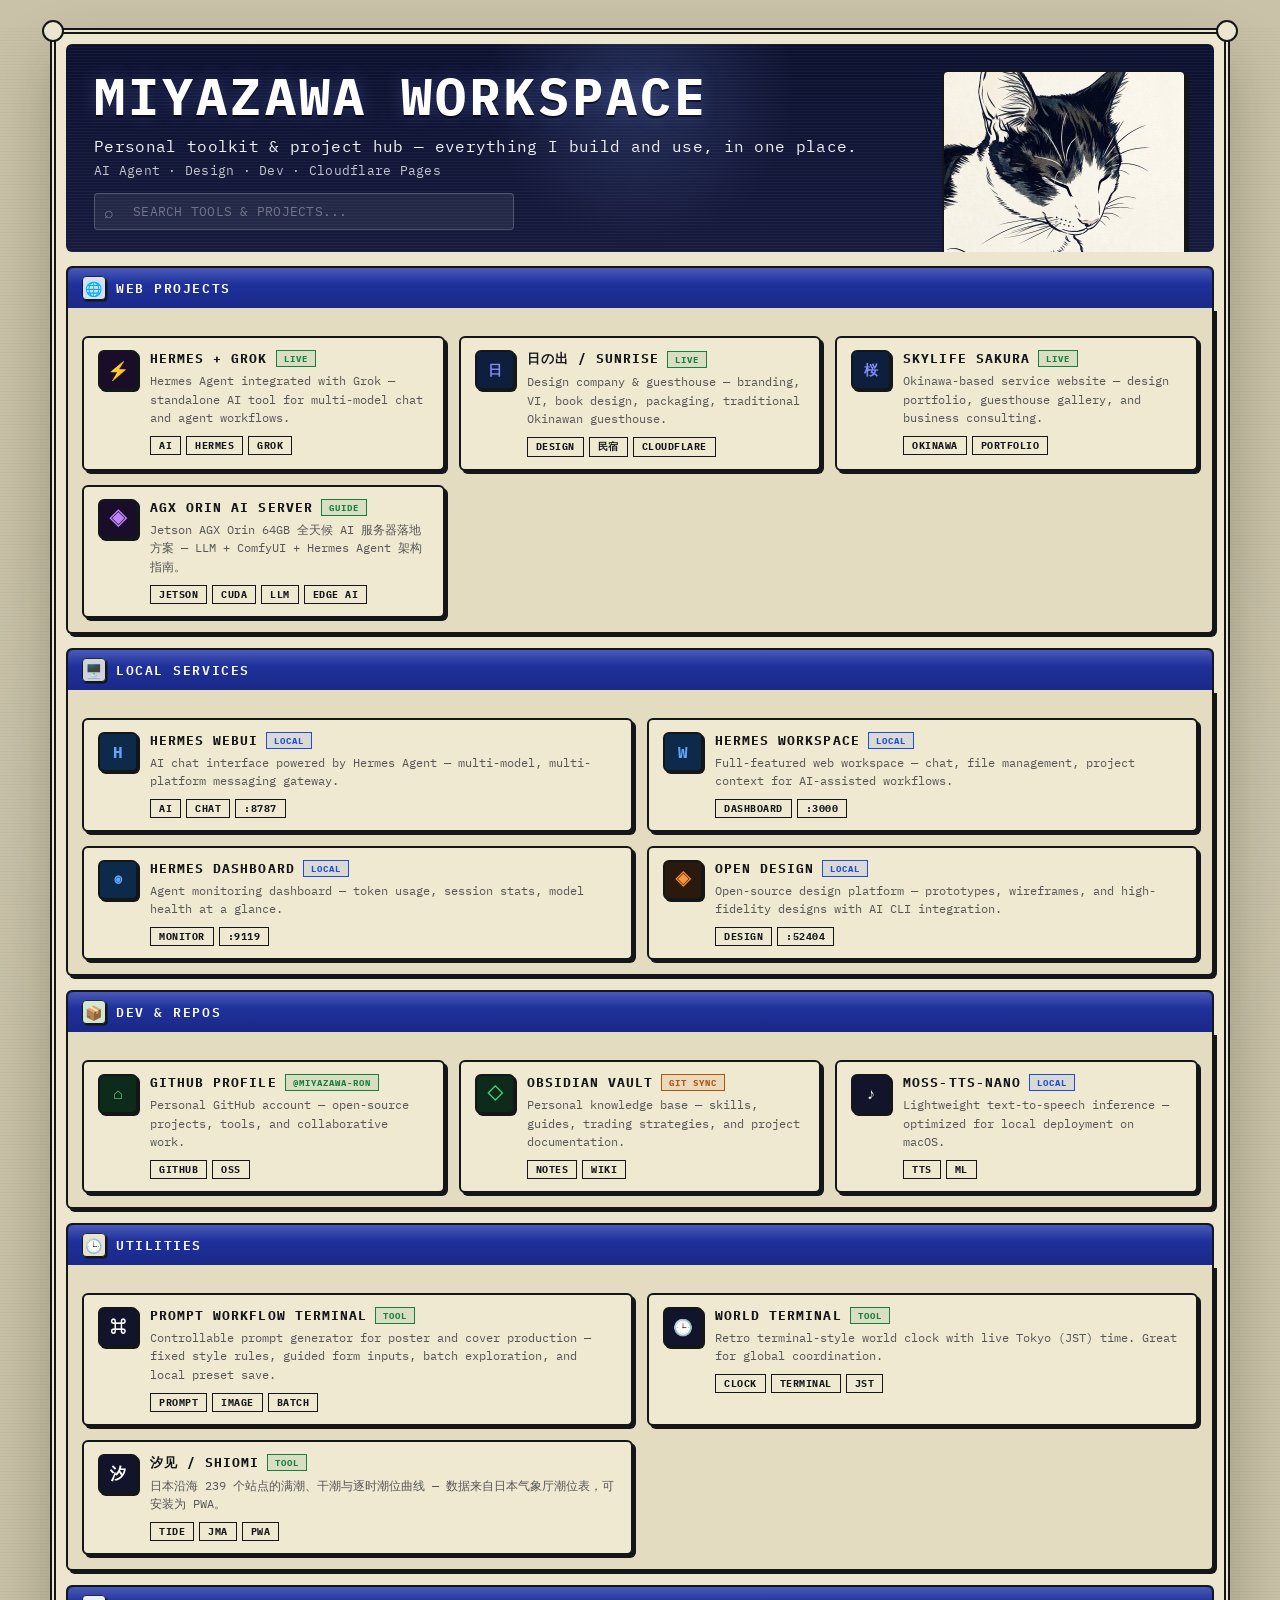
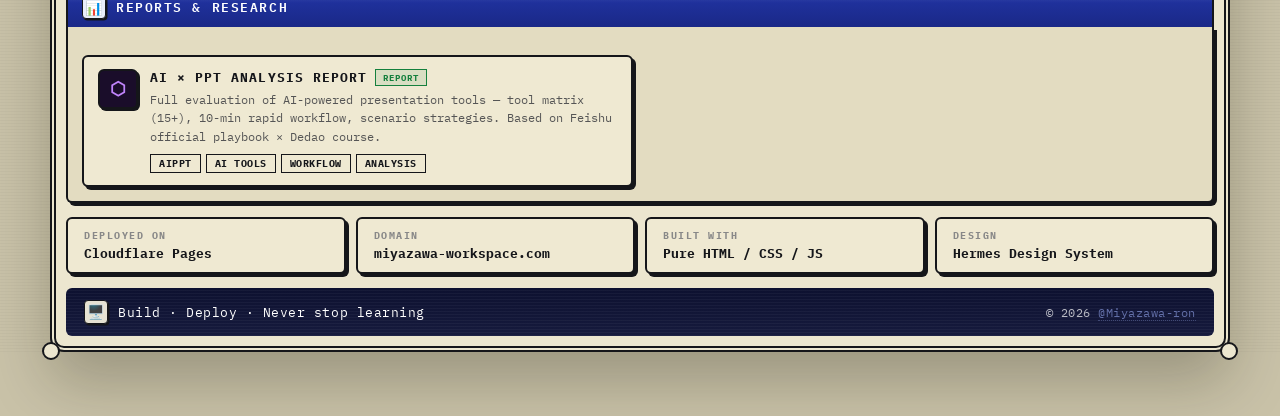
==== commit 69a118a3: "add: 汐见 tide app card to homepage Utilities Co-Authored-By: Claude Opus 5.5 <noreply@anthropic.com>" ====
--- a/index.html
+++ b/index.html
@@ -470,6 +470,15 @@
           <div class="card-title">World Terminal <span class="card-status online">Tool</span></div>
           <div class="card-desc">Retro terminal-style world clock with live Tokyo (JST) time. Great for global coordination.</div>
           <div class="card-tags"><span class="card-tag">Clock</span><span class="card-tag">Terminal</span><span class="card-tag">JST</span></div>
+        </div>
+      </div>
+      <div class="card" data-tags="tide tides shiomi 汐见 潮汐 潮位 japan jma ocean fishing" data-tilt>
+        <a class="card-link" href="/tides/" target="_blank" rel="noopener"></a>
+        <div class="card-ico tool">汐</div>
+        <div class="card-info">
+          <div class="card-title">汐见 / Shiomi <span class="card-status online">Tool</span></div>
+          <div class="card-desc">日本沿海 239 个站点的满潮、干潮与逐时潮位曲线 — 数据来自日本气象厅潮位表，可安装为 PWA。</div>
+          <div class="card-tags"><span class="card-tag">Tide</span><span class="card-tag">JMA</span><span class="card-tag">PWA</span></div>
         </div>
       </div>
     </div>
